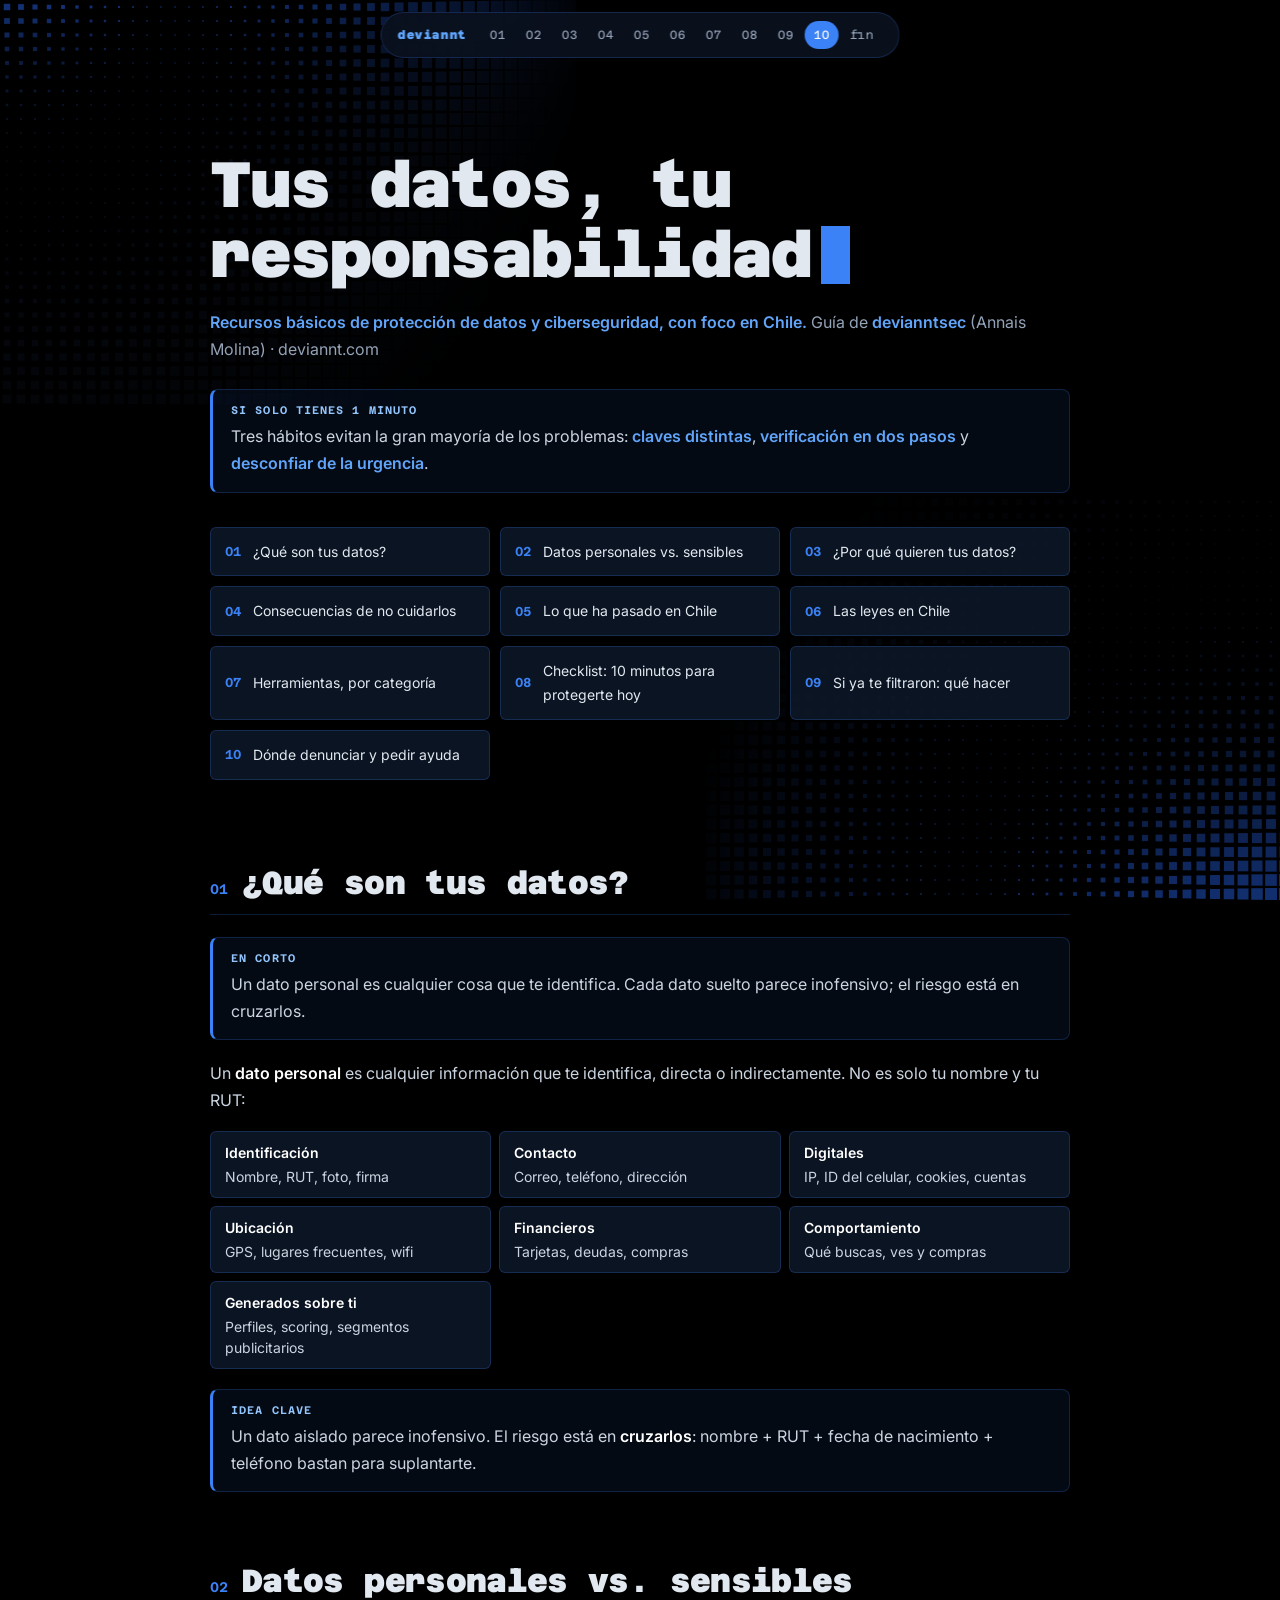
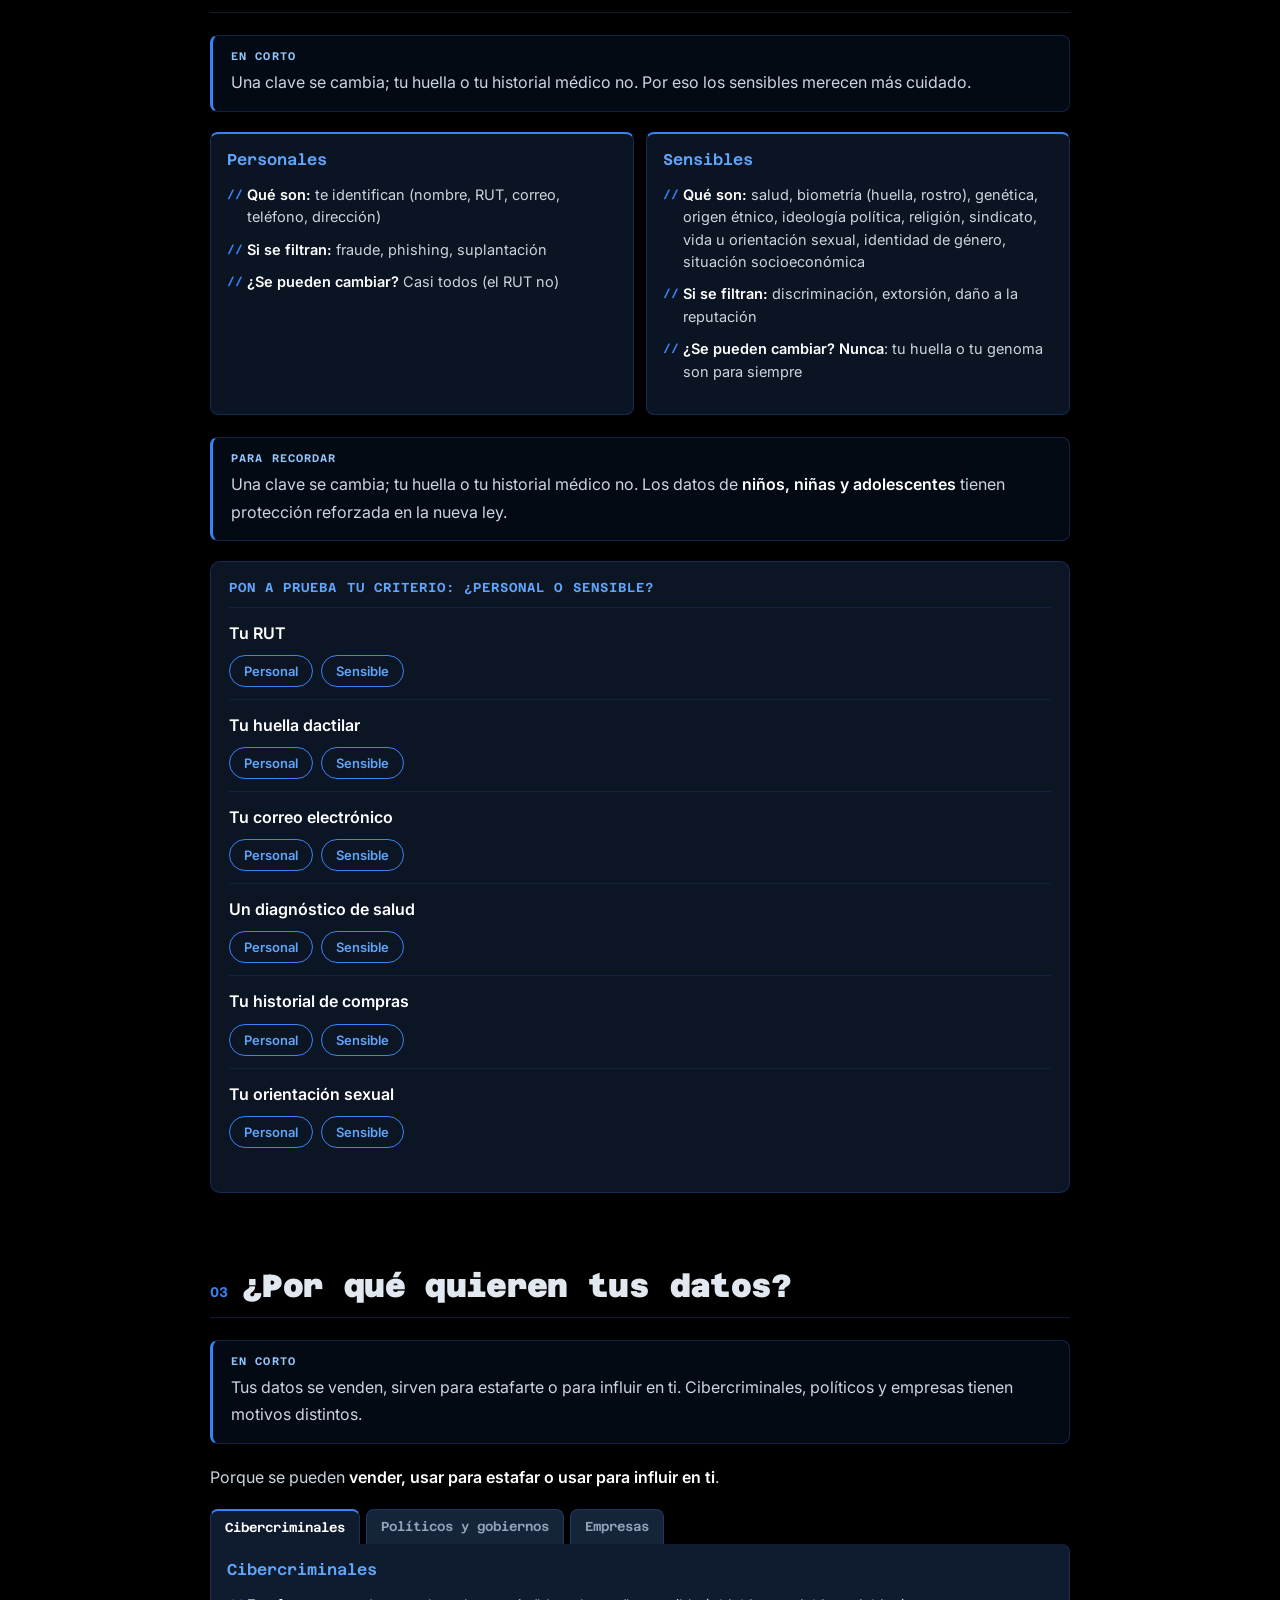
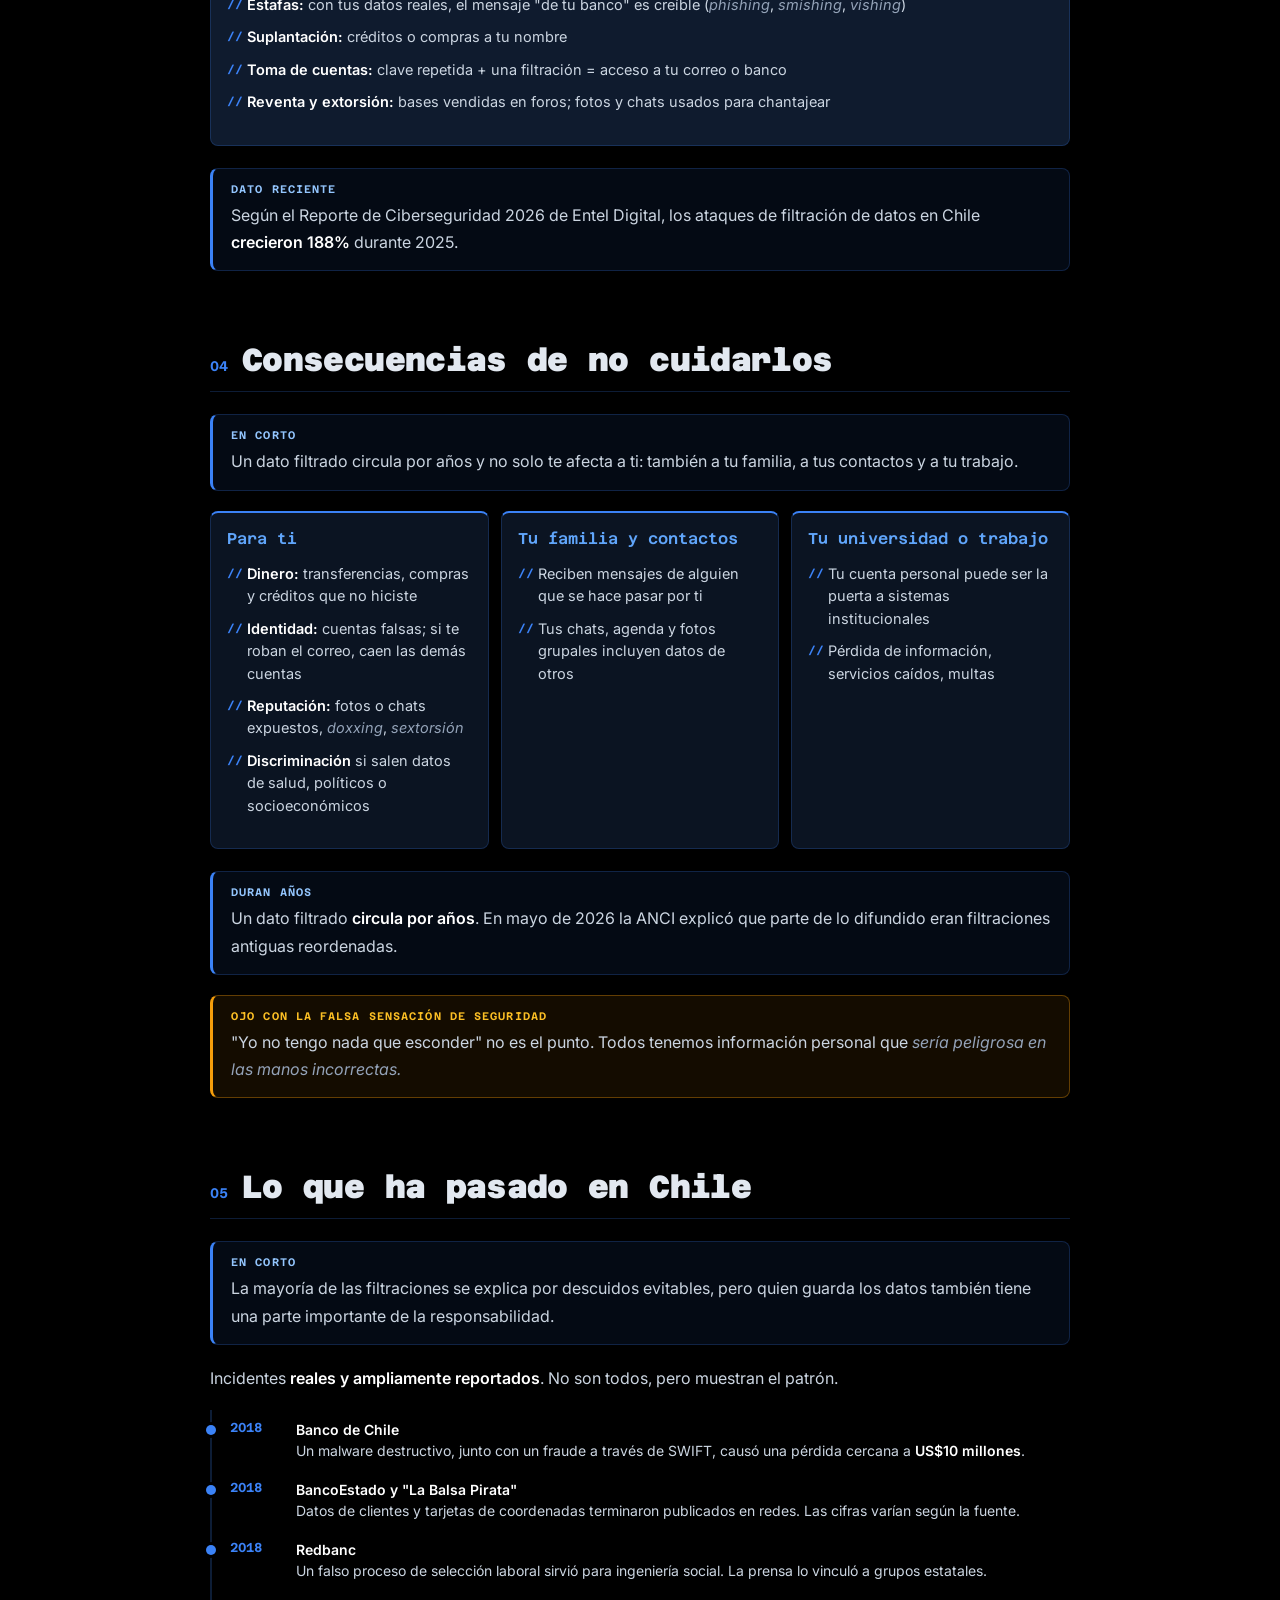
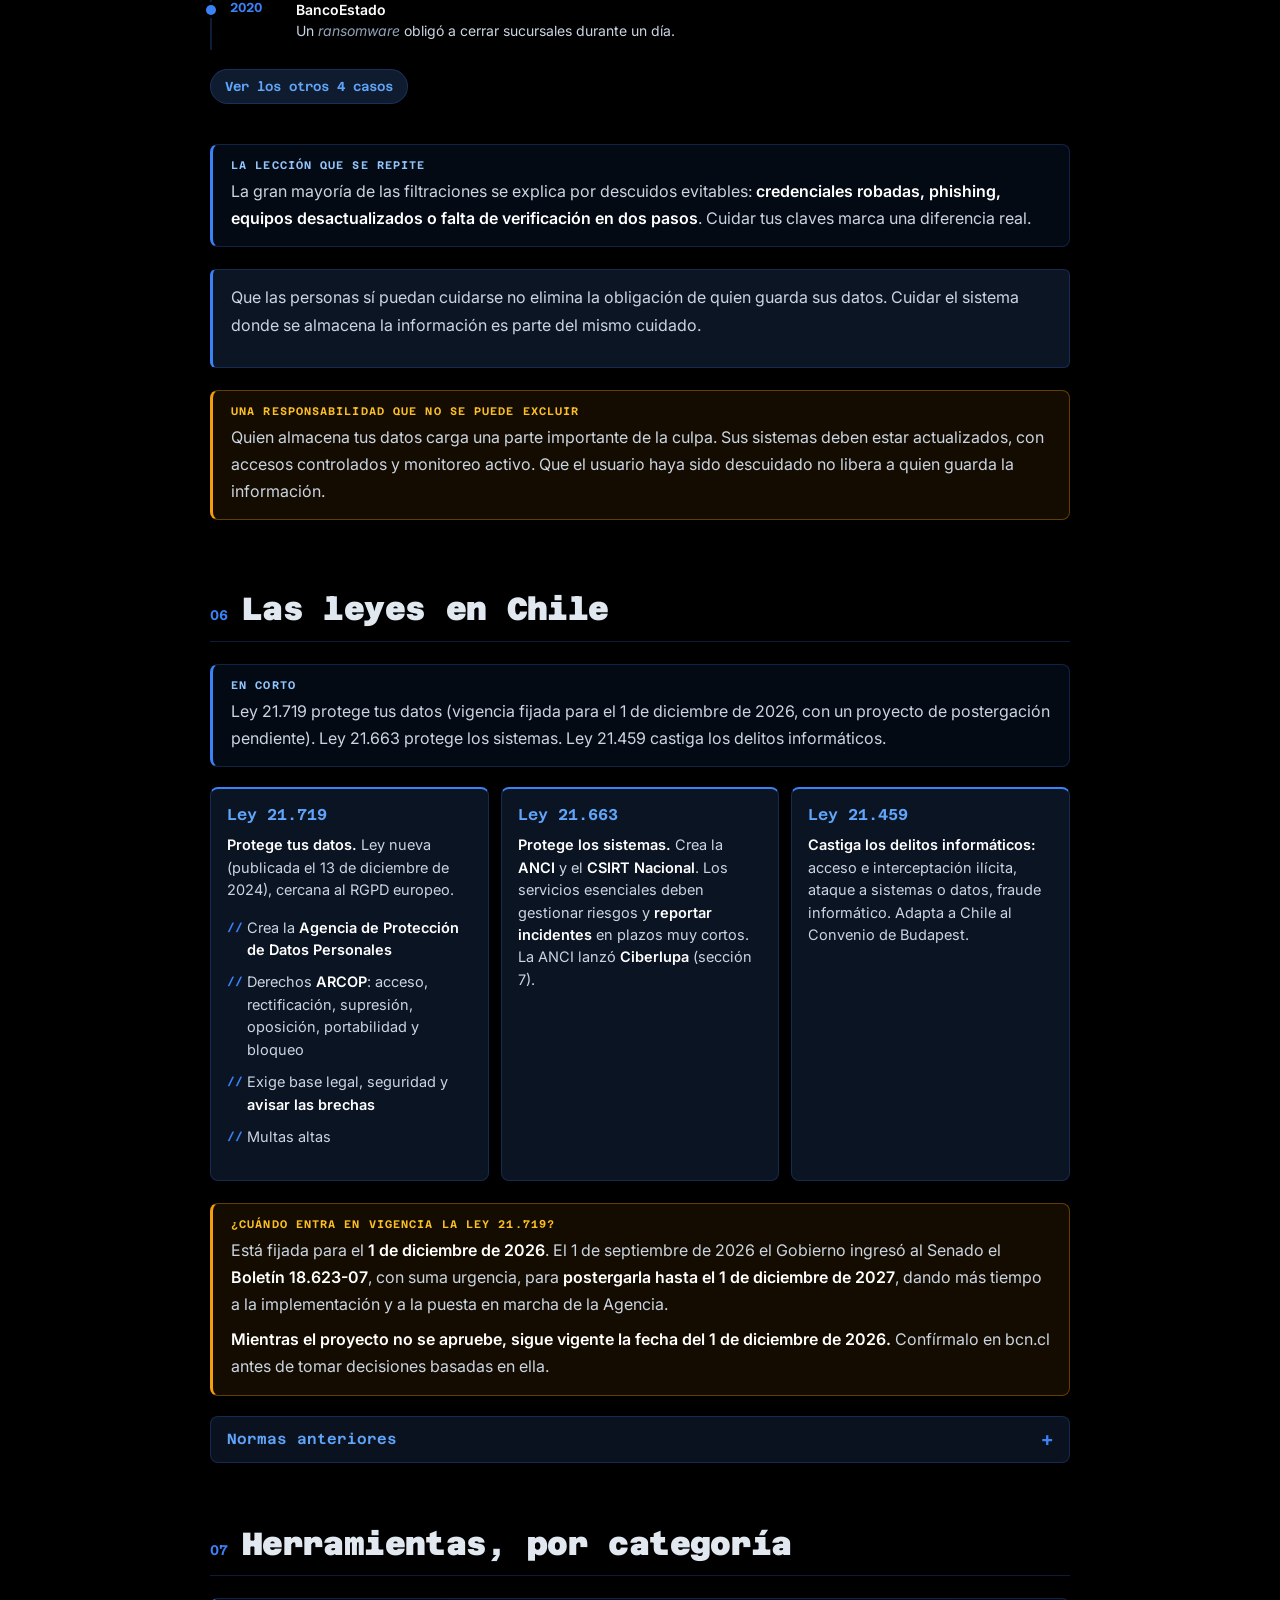
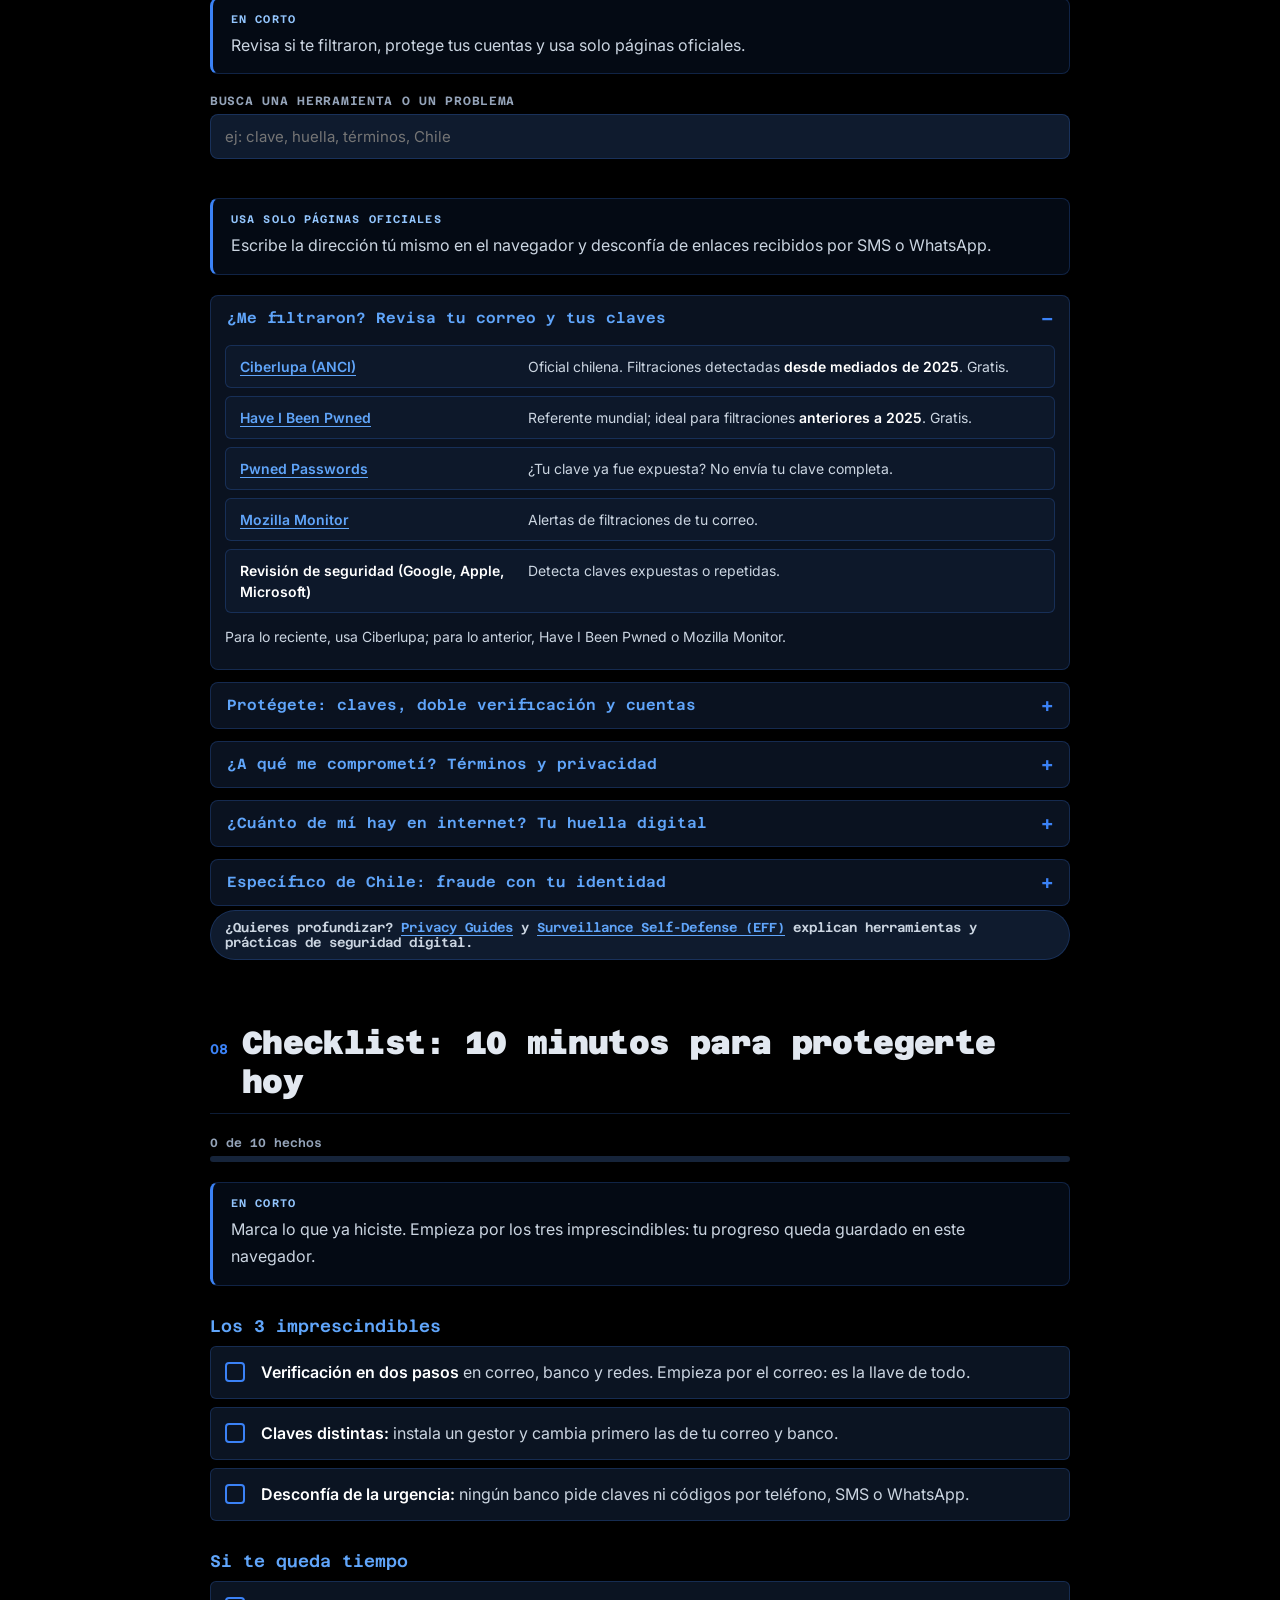
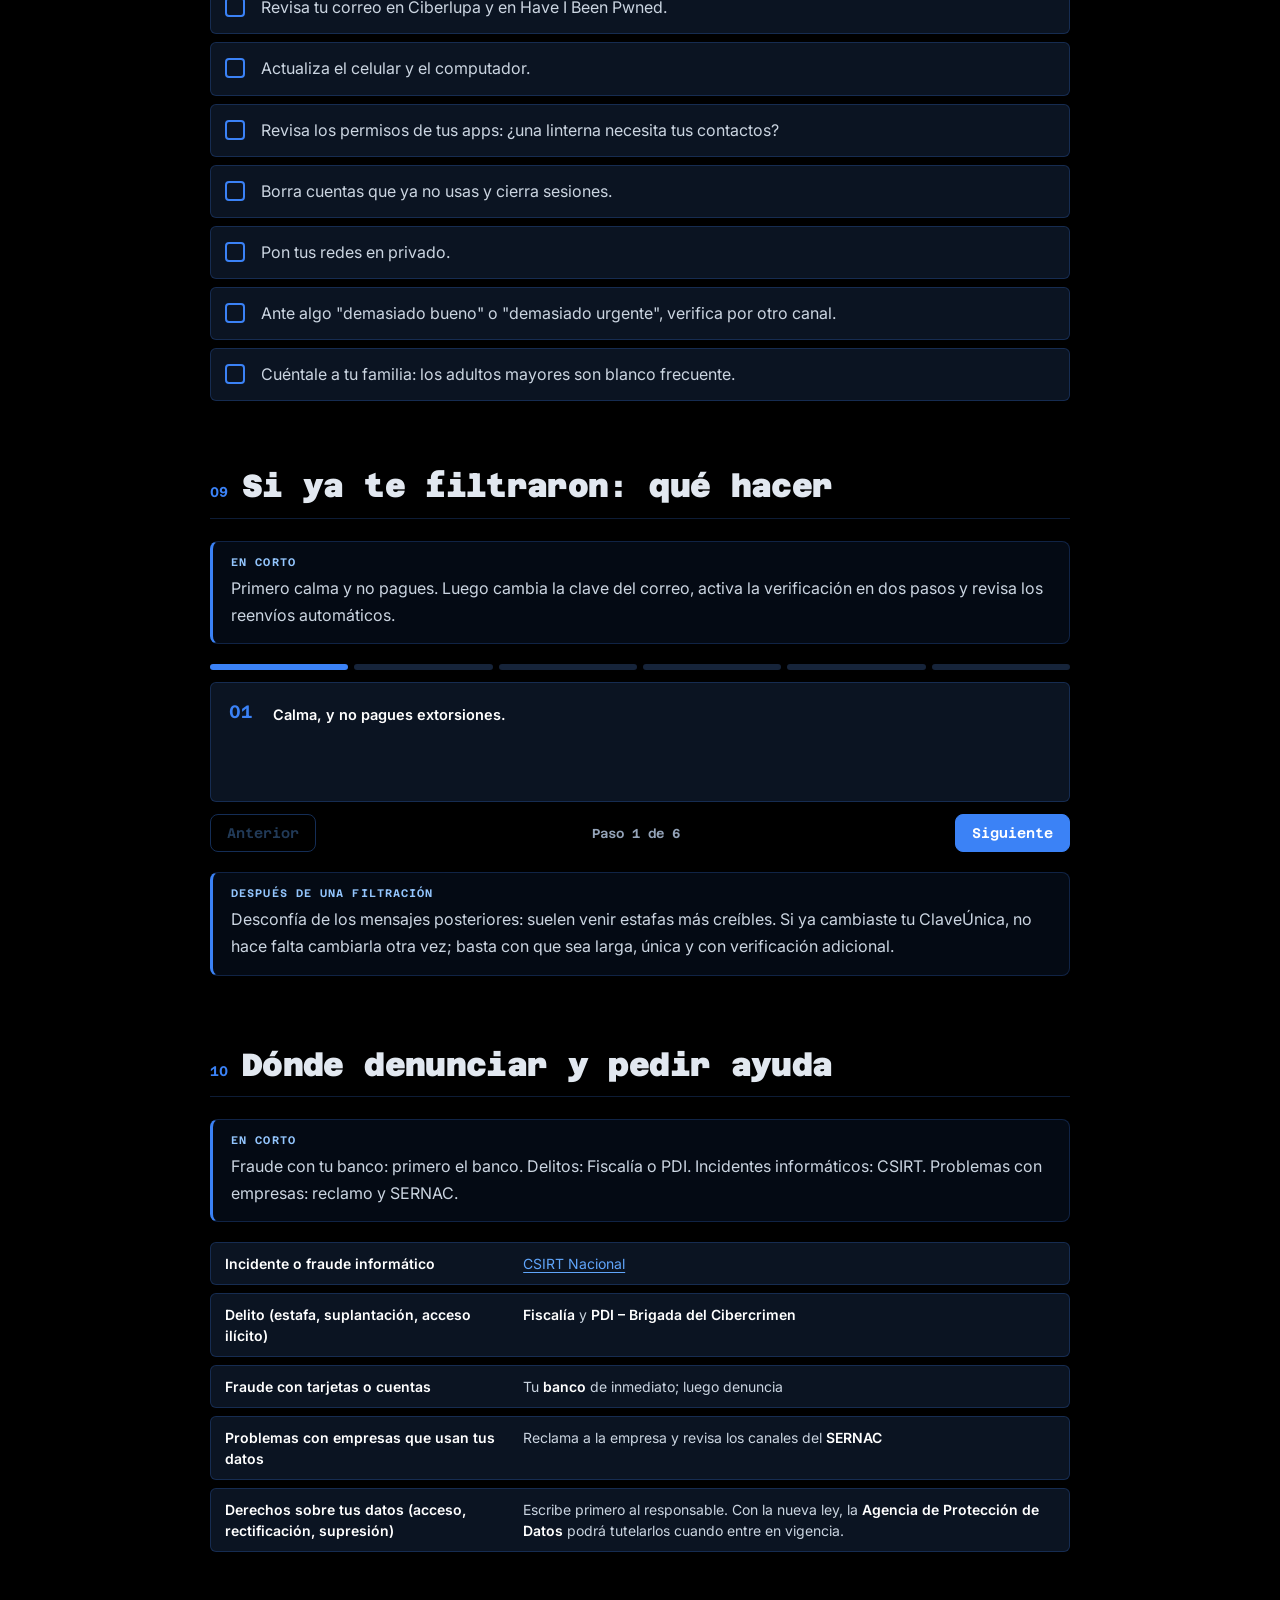
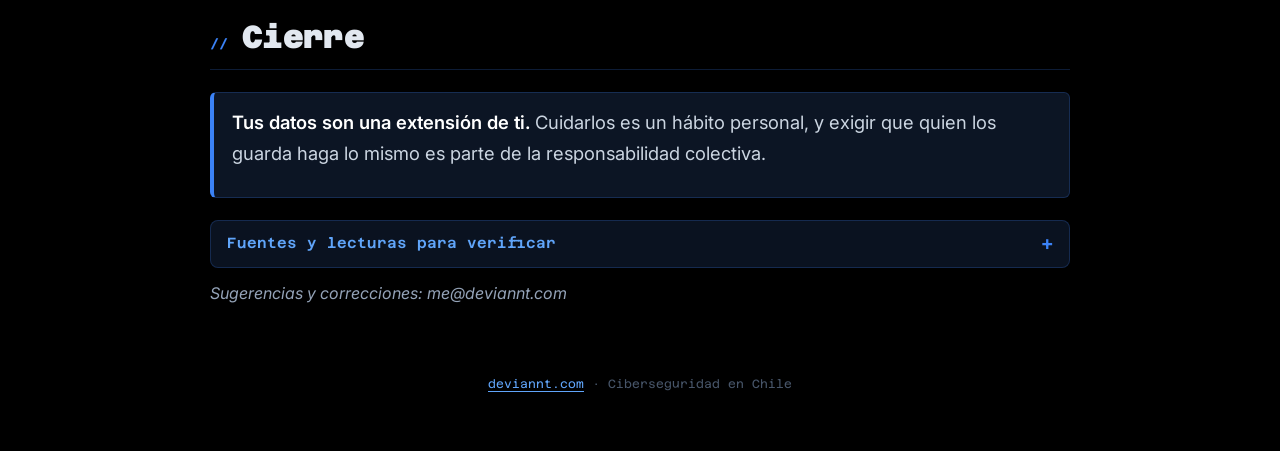
==== index.html @ 419e3049 "initial commit" ====
<!DOCTYPE html>
<html lang="es"><head><meta charset="UTF-8"><meta name="viewport" content="width=device-width, initial-scale=1">
<title>Tus datos, tu responsabilidad | Guía de protección de datos</title>
<meta name="description" content="Guía de protección de datos y ciberseguridad en Chile: qué son tus datos, leyes 21.719 y 21.663, herramientas gratuitas y un checklist de 10 minutos.">
<meta name="author" content="Annais Molina Fuentes (devianntsec)">
<meta name="theme-color" content="#000000">
<link rel="canonical" href="https://cuidate.deviannt.com/">
<link rel="alternate" hreflang="es" href="https://cuidate.deviannt.com/">
<link rel="alternate" hreflang="x-default" href="https://cuidate.deviannt.com/">
<meta property="og:type" content="website">
<meta property="og:url" content="https://cuidate.deviannt.com/">
<meta property="og:title" content="Tus datos, tu responsabilidad | Guía de protección de datos">
<meta property="og:description" content="Guía de protección de datos y ciberseguridad en Chile: qué son tus datos, leyes 21.719 y 21.663, herramientas gratuitas y un checklist de 10 minutos.">
<meta property="og:image" content="https://deviannt.com/assets/images/og-image.png">
<meta property="og:image:width" content="1200">
<meta property="og:image:height" content="630">
<meta property="og:image:alt" content="Tus datos, tu responsabilidad: recursos de protección de datos en Chile">
<meta property="og:locale" content="es_CL">
<meta property="og:site_name" content="deviannt · Guía de protección de datos">
<meta name="twitter:card" content="summary_large_image">
<meta name="twitter:site" content="@devianntsec">
<meta name="twitter:creator" content="@devianntsec">
<meta name="twitter:title" content="Tus datos, tu responsabilidad | Guía de protección de datos">
<meta name="twitter:description" content="Guía de protección de datos y ciberseguridad en Chile: qué son tus datos, leyes 21.719 y 21.663, herramientas gratuitas y un checklist de 10 minutos.">
<meta name="twitter:image" content="https://deviannt.com/assets/images/og-image.png">
<script type="application/ld+json">{"@context":"https://schema.org","@type":"WebPage","name":"Tus datos, tu responsabilidad | Guía de protección de datos","description":"Guía de protección de datos y ciberseguridad en Chile: qué son tus datos, leyes 21.719 y 21.663, herramientas gratuitas y un checklist de 10 minutos.","url":"https://cuidate.deviannt.com/","inLanguage":"es-CL","isPartOf":{"@type":"WebSite","name":"deviannt","url":"https://deviannt.com/"},"author":{"@type":"Person","name":"Annais Molina Fuentes","alternateName":"devianntsec","url":"https://deviannt.com/"}}</script>
<link rel="icon" type="image/svg+xml" href="favicon.svg">
<link rel="preconnect" href="https://fonts.googleapis.com"><link rel="preconnect" href="https://fonts.gstatic.com" crossorigin>
<link rel="stylesheet" href="https://fonts.googleapis.com/css2?family=Azeret+Mono:wght@400;600;900&family=Inter:wght@400;500;600&family=JetBrains+Mono:wght@400;500&display=swap">
<link rel="stylesheet" href="css/style.css"></head><body>
<canvas id="bg-wave" aria-hidden="true"></canvas><canvas id="bg-wave-tl" aria-hidden="true"></canvas>
<nav class="navbar" id="navbar" aria-label="Secciones"><span class="brand">deviannt</span><div class="links"><a href="#s1" title="¿Qué son tus datos?">01</a><a href="#s2" title="Datos personales vs. sensibles">02</a><a href="#s3" title="¿Por qué quieren tus datos?">03</a><a href="#s4" title="Consecuencias de no cuidarlos">04</a><a href="#s5" title="Lo que ha pasado en Chile">05</a><a href="#s6" title="Las leyes en Chile">06</a><a href="#s7" title="Herramientas, por categoría">07</a><a href="#s8" title="Checklist: 10 minutos para protegerte hoy">08</a><a href="#s9" title="Si ya te filtraron: qué hacer">09</a><a href="#s10" title="Dónde denunciar y pedir ayuda">10</a><a href="#s11" title="Cierre">fin</a></div></nav>
<header class="hero"><div class="wrap"><h1 class="title">Tus datos, tu responsabilidad</h1>
<p><strong>Recursos básicos de protección de datos y ciberseguridad, con foco en Chile.</strong>
Guía de <strong>devianntsec</strong> (Annais Molina) · deviannt.com</p>
<aside class="key"><b class="tag">Si solo tienes 1 minuto</b><p>Tres hábitos evitan la gran mayoría de los problemas: <strong>claves distintas</strong>, <strong>verificación en dos pasos</strong> y <strong>desconfiar de la urgencia</strong>.</p></aside><div class="index" id="indice"><a href="#s1"><b>01</b><span>¿Qué son tus datos?</span></a><a href="#s2"><b>02</b><span>Datos personales vs. sensibles</span></a><a href="#s3"><b>03</b><span>¿Por qué quieren tus datos?</span></a><a href="#s4"><b>04</b><span>Consecuencias de no cuidarlos</span></a><a href="#s5"><b>05</b><span>Lo que ha pasado en Chile</span></a><a href="#s6"><b>06</b><span>Las leyes en Chile</span></a><a href="#s7"><b>07</b><span>Herramientas, por categoría</span></a><a href="#s8"><b>08</b><span>Checklist: 10 minutos para protegerte hoy</span></a><a href="#s9"><b>09</b><span>Si ya te filtraron: qué hacer</span></a><a href="#s10"><b>10</b><span>Dónde denunciar y pedir ayuda</span></a></div></div></header>
<main class="wrap"><section id="s1" class="sec"><div class="sec-head"><span class="sec-n">01</span><h2>¿Qué son tus datos?</h2></div><aside class="key"><b class="tag">En corto</b><p>Un dato personal es cualquier cosa que te identifica. Cada dato suelto parece inofensivo; el riesgo está en cruzarlos.</p></aside><p>Un <strong>dato personal</strong> es cualquier información que te identifica, directa o indirectamente. No es solo tu nombre y tu RUT:</p><div class="pairs grid"><div class="pair"><b><strong>Identificación</strong></b><span>Nombre, RUT, foto, firma</span></div><div class="pair"><b><strong>Contacto</strong></b><span>Correo, teléfono, dirección</span></div><div class="pair"><b><strong>Digitales</strong></b><span>IP, ID del celular, cookies, cuentas</span></div><div class="pair"><b><strong>Ubicación</strong></b><span>GPS, lugares frecuentes, wifi</span></div><div class="pair"><b><strong>Financieros</strong></b><span>Tarjetas, deudas, compras</span></div><div class="pair"><b><strong>Comportamiento</strong></b><span>Qué buscas, ves y compras</span></div><div class="pair"><b><strong>Generados sobre ti</strong></b><span>Perfiles, scoring, segmentos publicitarios</span></div></div><aside class="key"><b class="tag">Idea clave</b><p>Un dato aislado parece inofensivo. El riesgo está en <strong>cruzarlos</strong>: nombre + RUT + fecha de nacimiento + teléfono bastan para suplantarte.</p></aside></section><section id="s2" class="sec"><div class="sec-head"><span class="sec-n">02</span><h2>Datos personales vs. sensibles</h2></div><aside class="key"><b class="tag">En corto</b><p>Una clave se cambia; tu huella o tu historial médico no. Por eso los sensibles merecen más cuidado.</p></aside><div class="cards c2"><div class="card"><h3>Personales</h3><ul>
<li><strong>Qué son:</strong> te identifican (nombre, RUT, correo, teléfono, dirección)</li>
<li><strong>Si se filtran:</strong> fraude, phishing, suplantación</li>
<li><strong>¿Se pueden cambiar?</strong> Casi todos (el RUT no)</li>
</ul></div><div class="card"><h3>Sensibles</h3><ul>
<li><strong>Qué son:</strong> salud, biometría (huella, rostro), genética, origen étnico, ideología política, religión, sindicato, vida u orientación sexual, identidad de género, situación socioeconómica</li>
<li><strong>Si se filtran:</strong> discriminación, extorsión, daño a la reputación</li>
<li><strong>¿Se pueden cambiar?</strong> <strong>Nunca</strong>: tu huella o tu genoma son para siempre</li>
</ul></div></div><aside class="key"><b class="tag">Para recordar</b><p>Una clave se cambia; tu huella o tu historial médico no. Los datos de <strong>niños, niñas y adolescentes</strong> tienen protección reforzada en la nueva ley.</p></aside><div class="quiz" data-quiz><div class="quiz-title">Pon a prueba tu criterio: ¿personal o sensible?</div><div class="qi" data-ans="personal"><div class="qt">Tu RUT</div><div class="qb"><button type="button" data-v="personal">Personal</button><button type="button" data-v="sensible">Sensible</button></div><p class="qw" hidden>Identifica, pero no es sensible. No se puede cambiar, así que cuídalo.</p></div><div class="qi" data-ans="sensible"><div class="qt">Tu huella dactilar</div><div class="qb"><button type="button" data-v="personal">Personal</button><button type="button" data-v="sensible">Sensible</button></div><p class="qw" hidden>Biometría: si se filtra, no puedes cambiarla por otra.</p></div><div class="qi" data-ans="personal"><div class="qt">Tu correo electrónico</div><div class="qb"><button type="button" data-v="personal">Personal</button><button type="button" data-v="sensible">Sensible</button></div><p class="qw" hidden>Identifica, y además es la llave de tus demás cuentas.</p></div><div class="qi" data-ans="sensible"><div class="qt">Un diagnóstico de salud</div><div class="qb"><button type="button" data-v="personal">Personal</button><button type="button" data-v="sensible">Sensible</button></div><p class="qw" hidden>Dato de salud: puede llevar a discriminación.</p></div><div class="qi" data-ans="personal"><div class="qt">Tu historial de compras</div><div class="qb"><button type="button" data-v="personal">Personal</button><button type="button" data-v="sensible">Sensible</button></div><p class="qw" hidden>Es personal y muy útil para perfilarte.</p></div><div class="qi" data-ans="sensible"><div class="qt">Tu orientación sexual</div><div class="qb"><button type="button" data-v="personal">Personal</button><button type="button" data-v="sensible">Sensible</button></div><p class="qw" hidden>Dato sensible con protección reforzada.</p></div><p class="quiz-score" aria-live="polite"></p></div></section><section id="s3" class="sec"><div class="sec-head"><span class="sec-n">03</span><h2>¿Por qué quieren tus datos?</h2></div><aside class="key"><b class="tag">En corto</b><p>Tus datos se venden, sirven para estafarte o para influir en ti. Cibercriminales, políticos y empresas tienen motivos distintos.</p></aside><p>Porque se pueden <strong>vender, usar para estafar o usar para influir en ti</strong>.</p><div class="cards c3 tabs-src"><div class="card"><h3>Cibercriminales</h3><ul>
<li><strong>Estafas:</strong> con tus datos reales, el mensaje "de tu banco" es creíble (<em>phishing</em>, <em>smishing</em>, <em>vishing</em>)</li>
<li><strong>Suplantación:</strong> créditos o compras a tu nombre</li>
<li><strong>Toma de cuentas:</strong> clave repetida + una filtración = acceso a tu correo o banco</li>
<li><strong>Reventa y extorsión:</strong> bases vendidas en foros; fotos y chats usados para chantajear</li>
</ul></div><div class="card"><h3>Políticos y gobiernos</h3><ul>
<li><strong>Microtargeting:</strong> mensajes distintos según tu perfil (Cambridge Analytica, 2018)</li>
<li><strong>Vigilancia</strong> de opositores, activistas y periodistas (Guacamaya, 2022)</li>
<li><strong>"Público" no es inofensivo:</strong> el padrón electoral incluye nombre, RUT y domicilio</li>
</ul></div><div class="card"><h3>Empresas</h3><ul>
<li>Redes, apps y retail recolectan datos para <strong>publicidad y perfilamiento</strong></li>
<li>No siempre es ilegal: muchas veces "aceptaste" unos términos que nadie lee (ver sección 7)</li>
</ul></div></div><aside class="key"><b class="tag">Dato reciente</b><p>Según el Reporte de Ciberseguridad 2026 de Entel Digital, los ataques de filtración de datos en Chile <strong>crecieron 188%</strong> durante 2025.</p></aside></section><section id="s4" class="sec"><div class="sec-head"><span class="sec-n">04</span><h2>Consecuencias de no cuidarlos</h2></div><aside class="key"><b class="tag">En corto</b><p>Un dato filtrado circula por años y no solo te afecta a ti: también a tu familia, a tus contactos y a tu trabajo.</p></aside><div class="cards c3"><div class="card"><h3>Para ti</h3><ul>
<li><strong>Dinero:</strong> transferencias, compras y créditos que no hiciste</li>
<li><strong>Identidad:</strong> cuentas falsas; si te roban el correo, caen las demás cuentas</li>
<li><strong>Reputación:</strong> fotos o chats expuestos, <em>doxxing</em>, <em>sextorsión</em></li>
<li><strong>Discriminación</strong> si salen datos de salud, políticos o socioeconómicos</li>
</ul></div><div class="card"><h3>Tu familia y contactos</h3><ul>
<li>Reciben mensajes de alguien que se hace pasar por ti</li>
<li>Tus chats, agenda y fotos grupales incluyen datos de otros</li>
</ul></div><div class="card"><h3>Tu universidad o trabajo</h3><ul>
<li>Tu cuenta personal puede ser la puerta a sistemas institucionales</li>
<li>Pérdida de información, servicios caídos, multas</li>
</ul></div></div><aside class="key"><b class="tag">Duran años</b><p>Un dato filtrado <strong>circula por años</strong>. En mayo de 2026 la ANCI explicó que parte de lo difundido eran filtraciones antiguas reordenadas.</p></aside><aside class="warn"><b class="tag">Ojo con la falsa sensación de seguridad</b><p>"Yo no tengo nada que esconder" no es el punto. Todos tenemos información personal que <em>sería peligrosa en las manos incorrectas.</em></p></aside></section><section id="s5" class="sec"><div class="sec-head"><span class="sec-n">05</span><h2>Lo que ha pasado en Chile</h2></div><aside class="key"><b class="tag">En corto</b><p>La mayoría de las filtraciones se explica por descuidos evitables, pero quien guarda los datos también tiene una parte importante de la responsabilidad.</p></aside><p>Incidentes <strong>reales y ampliamente reportados</strong>. No son todos, pero muestran el patrón.</p><div class="timeline"><div class="tl"><span class="yr">2018</span><div><b><strong>Banco de Chile</strong></b><span>Un malware destructivo, junto con un fraude a través de SWIFT, causó una pérdida cercana a <strong>US$10 millones</strong>.</span></div></div><div class="tl"><span class="yr">2018</span><div><b><strong>BancoEstado y "La Balsa Pirata"</strong></b><span>Datos de clientes y tarjetas de coordenadas terminaron publicados en redes. Las cifras varían según la fuente.</span></div></div><div class="tl"><span class="yr">2018</span><div><b><strong>Redbanc</strong></b><span>Un falso proceso de selección laboral sirvió para ingeniería social. La prensa lo vinculó a grupos estatales.</span></div></div><div class="tl"><span class="yr">2020</span><div><b><strong>BancoEstado</strong></b><span>Un <em>ransomware</em> obligó a cerrar sucursales durante un día.</span></div></div><div class="tl"><span class="yr">2020</span><div><b><strong>Datos COVID</strong></b><span>Se expuso información de personas contagiadas, incluidos <strong>datos de salud</strong>.</span></div></div><div class="tl"><span class="yr">2022</span><div><b><strong>Guacamaya / Estado Mayor Conjunto</strong></b><span>Cientos de miles de correos quedaron publicados, y el jefe del organismo terminó renunciando.</span></div></div><div class="tl"><span class="yr">2022</span><div><b><strong>SERNAC y Poder Judicial</strong></b><span>Sufrieron ataques de <em>ransomware</em>, uno en agosto y otro en septiembre.</span></div></div><div class="tl"><span class="yr">2026</span><div><b><strong>Presuntas filtraciones en organismos públicos</strong></b><span>En mayo, la empresa Vecert Analyzer alertó sobre supuestas filtraciones que involucraban a la TGR, el Registro Civil, Fonasa y datos del Servel. Las instituciones negaron haber sido hackeadas. Aun así, según Vecert Analyzer, existía un sitio que, al ingresar un <strong>nombre o un RUT</strong>, entregaba datos como <strong>historial médico</strong>. La ANCI habló de <strong>datos antiguos reordenados</strong> y confirmó solo una plataforma con una filtración activa reciente, aunque aclaró que no fue un hackeo. Lo que informó fue acotado y no dio cuenta de todo lo que circulaba. Hay algo incómodo en hablar de datos <strong>"antiguos"</strong> cuando se trata de información que una persona <strong>no puede cambiar</strong>: su RUT, su historial médico o su huella. Una clave se reemplaza; estos datos no.</span></div></div></div><aside class="key"><b class="tag">La lección que se repite</b><p>La gran mayoría de las filtraciones se explica por descuidos evitables: <strong>credenciales robadas, phishing, equipos desactualizados o falta de verificación en dos pasos</strong>. Cuidar tus claves marca una diferencia real.</p></aside><blockquote><p>Que las personas sí puedan cuidarse no elimina la obligación de quien guarda sus datos. Cuidar el sistema donde se almacena la información es parte del mismo cuidado.</p></blockquote><aside class="warn"><b class="tag">Una responsabilidad que no se puede excluir</b><p>Quien almacena tus datos carga una parte importante de la culpa. Sus sistemas deben estar actualizados, con accesos controlados y monitoreo activo. Que el usuario haya sido descuidado no libera a quien guarda la información.</p></aside></section><section id="s6" class="sec"><div class="sec-head"><span class="sec-n">06</span><h2>Las leyes en Chile</h2></div><aside class="key"><b class="tag">En corto</b><p>Ley 21.719 protege tus datos (vigencia fijada para el 1 de diciembre de 2026, con un proyecto de postergación pendiente). Ley 21.663 protege los sistemas. Ley 21.459 castiga los delitos informáticos.</p></aside><div class="cards c3"><div class="card"><h3>Ley 21.719</h3><p><strong>Protege tus datos.</strong> Ley nueva (publicada el 13 de diciembre de 2024), cercana al RGPD europeo.</p>
<ul>
<li>Crea la <strong>Agencia de Protección de Datos Personales</strong></li>
<li>Derechos <strong>ARCOP</strong>: acceso, rectificación, supresión, oposición, portabilidad y bloqueo</li>
<li>Exige base legal, seguridad y <strong>avisar las brechas</strong></li>
<li>Multas altas</li>
</ul></div><div class="card"><h3>Ley 21.663</h3><p><strong>Protege los sistemas.</strong> Crea la <strong>ANCI</strong> y el <strong>CSIRT Nacional</strong>. Los servicios esenciales deben gestionar riesgos y <strong>reportar incidentes</strong> en plazos muy cortos. La ANCI lanzó <strong>Ciberlupa</strong> (sección 7).</p></div><div class="card"><h3>Ley 21.459</h3><p><strong>Castiga los delitos informáticos:</strong> acceso e interceptación ilícita, ataque a sistemas o datos, fraude informático. Adapta a Chile al Convenio de Budapest.</p></div></div><aside class="warn"><b class="tag">¿Cuándo entra en vigencia la Ley 21.719?</b><p>Está fijada para el <strong>1 de diciembre de 2026</strong>. El 1 de septiembre de 2026 el Gobierno ingresó al Senado el <strong>Boletín 18.623-07</strong>, con suma urgencia, para <strong>postergarla hasta el 1 de diciembre de 2027</strong>, dando más tiempo a la implementación y a la puesta en marcha de la Agencia.</p>
<p><strong>Mientras el proyecto no se apruebe, sigue vigente la fecha del 1 de diciembre de 2026.</strong> Confírmalo en bcn.cl antes de tomar decisiones basadas en ella.</p></aside><details class="fold"><summary>Normas anteriores</summary><div class="fold-body"><ul>
<li><strong>Constitución, Art. 19 N°4</strong> (Ley 21.096, 2018): la protección de datos personales es un derecho constitucional.</li>
<li><strong>Ley 19.628 (1999):</strong> la ley antigua, aún vigente. Nunca tuvo organismo fiscalizador ni sanciones disuasivas.</li>
</ul></div></details></section><section id="s7" class="sec"><div class="sec-head"><span class="sec-n">07</span><h2>Herramientas, por categoría</h2></div><aside class="key"><b class="tag">En corto</b><p>Revisa si te filtraron, protege tus cuentas y usa solo páginas oficiales.</p></aside><aside class="key"><b class="tag">Usa solo páginas oficiales</b><p>Escribe la dirección tú mismo en el navegador y desconfía de enlaces recibidos por SMS o WhatsApp.</p></aside><details class="fold" open><summary>¿Me filtraron? Revisa tu correo y tus claves</summary><div class="fold-body"><div class="pairs"><div class="pair"><b><strong><a href="https://ciberlupa.anci.gob.cl/verificar" target="_blank" rel="noopener noreferrer">Ciberlupa (ANCI)</a></strong></b><span>Oficial chilena. Filtraciones detectadas <strong>desde mediados de 2025</strong>. Gratis.</span></div><div class="pair"><b><strong><a href="https://haveibeenpwned.com" target="_blank" rel="noopener noreferrer">Have I Been Pwned</a></strong></b><span>Referente mundial; ideal para filtraciones <strong>anteriores a 2025</strong>. Gratis.</span></div><div class="pair"><b><strong><a href="https://haveibeenpwned.com/Passwords" target="_blank" rel="noopener noreferrer">Pwned Passwords</a></strong></b><span>¿Tu clave ya fue expuesta? No envía tu clave completa.</span></div><div class="pair"><b><strong><a href="https://monitor.mozilla.org" target="_blank" rel="noopener noreferrer">Mozilla Monitor</a></strong></b><span>Alertas de filtraciones de tu correo.</span></div><div class="pair"><b><strong>Revisión de seguridad</strong> (Google, Apple, Microsoft)</b><span>Detecta claves expuestas o repetidas.</span></div></div><p>Para lo reciente, usa Ciberlupa; para lo anterior, Have I Been Pwned o Mozilla Monitor.</p></div></details><details class="fold"><summary>Protégete: claves, doble verificación y cuentas</summary><div class="fold-body"><div class="pairs"><div class="pair"><b><strong>Gestor de contraseñas</strong> (<a href="https://bitwarden.com" target="_blank" rel="noopener noreferrer">Bitwarden</a>, 1Password, el de tu navegador)</b><span>Una clave <strong>larga y distinta</strong> por cuenta, sin memorizarlas.</span></div><div class="pair"><b><strong>Verificación en dos pasos</strong></b><span>App autenticadora o llave de seguridad antes que SMS. Directorio: <a href="https://2fa.directory" target="_blank" rel="noopener noreferrer">2fa.directory</a></span></div><div class="pair"><b><strong>Passkeys</strong></b><span>Reemplazan la contraseña; resisten el phishing. Directorio: <a href="https://passkeys.directory" target="_blank" rel="noopener noreferrer">passkeys.directory</a></span></div><div class="pair"><b><strong>Actualizaciones automáticas</strong></b><span>Sistema, navegador y apps al día.</span></div></div></div></details><details class="fold"><summary>¿A qué me comprometí? Términos y privacidad</summary><div class="fold-body"><div class="pairs"><div class="pair"><b><strong><a href="https://tosdr.org" target="_blank" rel="noopener noreferrer">ToS;DR</a></strong></b><span>Resume y califica términos y privacidad de servicios populares.</span></div><div class="pair"><b><strong><a href="https://exodus-privacy.eu.org" target="_blank" rel="noopener noreferrer">Exodus Privacy</a></strong></b><span>Muestra los rastreadores y permisos de una app de Android.</span></div></div></div></details><details class="fold"><summary>¿Cuánto de mí hay en internet? Tu huella digital</summary><div class="fold-body"><div class="pairs"><div class="pair"><b><strong>Buscarte a ti mismo</strong></b><span>Tu nombre, correo y teléfono entre comillas (<code>"Tu Nombre"</code>), también en imágenes.</span></div><div class="pair"><b><strong>Google: "Resultados sobre ti"</strong></b><span>Pide quitar resultados con tu teléfono, dirección o correo.</span></div><div class="pair"><b><strong>Mi actividad / Descarga tus datos</strong></b><span>Ve y borra lo que Google guarda. Casi toda plataforma tiene "Descargar mi información".</span></div><div class="pair"><b><strong><a href="https://justdeleteme.xyz" target="_blank" rel="noopener noreferrer">JustDeleteMe</a></strong></b><span>Cómo borrar tu cuenta en cientos de servicios.</span></div><div class="pair"><b><strong>Privacidad de tus redes</strong></b><span>Revisa quién ve tu perfil, ubicación y fotos.</span></div></div></div></details><details class="fold"><summary>Específico de Chile: fraude con tu identidad</summary><div class="fold-body"><div class="pairs"><div class="pair"><b><strong>Informe de deudas de la CMF</strong></b><span>¿Hay créditos a tu nombre que no reconoces?</span></div><div class="pair"><b><strong>Alertas de tu banco</strong></b><span>Activa avisos por cada transferencia o compra.</span></div><div class="pair"><b><strong>Accesos a ClaveÚnica</strong></b><span>Si sospechas, cambia la clave y revisa tus correos de recuperación.</span></div></div></div></details><p class="more">¿Quieres profundizar? <a href="https://www.privacyguides.org" target="_blank" rel="noopener noreferrer">Privacy Guides</a> y <a href="https://ssd.eff.org" target="_blank" rel="noopener noreferrer">Surveillance Self-Defense (EFF)</a> explican herramientas y prácticas de seguridad digital.</p></section><section id="s8" class="sec"><div class="sec-head"><span class="sec-n">08</span><h2>Checklist: 10 minutos para protegerte hoy</h2></div><aside class="key"><b class="tag">En corto</b><p>Marca lo que ya hiciste. Empieza por los tres imprescindibles: tu progreso queda guardado en este navegador.</p></aside><h3>Los 3 imprescindibles</h3>
<ul>
<li class="chk"><span class="box" role="checkbox" aria-checked="false" tabindex="0"></span><strong>Verificación en dos pasos</strong> en correo, banco y redes. Empieza por el correo: es la llave de todo.</li>
<li class="chk"><span class="box" role="checkbox" aria-checked="false" tabindex="0"></span><strong>Claves distintas:</strong> instala un gestor y cambia primero las de tu correo y banco.</li>
<li class="chk"><span class="box" role="checkbox" aria-checked="false" tabindex="0"></span><strong>Desconfía de la urgencia:</strong> ningún banco pide claves ni códigos por teléfono, SMS o WhatsApp.</li>
</ul>
<h3>Si te queda tiempo</h3>
<ul>
<li class="chk"><span class="box" role="checkbox" aria-checked="false" tabindex="0"></span>Revisa tu correo en Ciberlupa y en Have I Been Pwned.</li>
<li class="chk"><span class="box" role="checkbox" aria-checked="false" tabindex="0"></span>Actualiza el celular y el computador.</li>
<li class="chk"><span class="box" role="checkbox" aria-checked="false" tabindex="0"></span>Revisa los permisos de tus apps: ¿una linterna necesita tus contactos?</li>
<li class="chk"><span class="box" role="checkbox" aria-checked="false" tabindex="0"></span>Borra cuentas que ya no usas y cierra sesiones.</li>
<li class="chk"><span class="box" role="checkbox" aria-checked="false" tabindex="0"></span>Pon tus redes en privado.</li>
<li class="chk"><span class="box" role="checkbox" aria-checked="false" tabindex="0"></span>Ante algo "demasiado bueno" o "demasiado urgente", verifica por otro canal.</li>
<li class="chk"><span class="box" role="checkbox" aria-checked="false" tabindex="0"></span>Cuéntale a tu familia: los adultos mayores son blanco frecuente.</li>
</ul></section><section id="s9" class="sec"><div class="sec-head"><span class="sec-n">09</span><h2>Si ya te filtraron: qué hacer</h2></div><aside class="key"><b class="tag">En corto</b><p>Primero calma y no pagues. Luego cambia la clave del correo, activa la verificación en dos pasos y revisa los reenvíos automáticos.</p></aside><div class="steps"><ol>
<li><strong>Calma, y no pagues extorsiones.</strong></li>
<li><strong>Cambia la clave</strong> de la cuenta afectada y de toda cuenta donde la repetiste. Empieza por el correo.</li>
<li><strong>Activa la verificación en dos pasos</strong> y cierra todas las sesiones abiertas.</li>
<li><strong>Revisa el correo de recuperación y el reenvío automático:</strong> es un truco común para mantener el acceso.</li>
<li><strong>Avisa al banco</strong> si hay datos financieros y bloquea tarjetas si hace falta.</li>
<li><strong>Guarda evidencia</strong> (capturas, correos, fechas), <strong>denuncia</strong> y avisa a tus contactos si te suplantaron.</li>
</ol></div><aside class="key"><b class="tag">Después de una filtración</b><p>Desconfía de los mensajes posteriores: suelen venir estafas más creíbles. Si ya cambiaste tu ClaveÚnica, no hace falta cambiarla otra vez; basta con que sea larga, única y con verificación adicional.</p></aside></section><section id="s10" class="sec"><div class="sec-head"><span class="sec-n">10</span><h2>Dónde denunciar y pedir ayuda</h2></div><aside class="key"><b class="tag">En corto</b><p>Fraude con tu banco: primero el banco. Delitos: Fiscalía o PDI. Incidentes informáticos: CSIRT. Problemas con empresas: reclamo y SERNAC.</p></aside><div class="pairs"><div class="pair"><b><strong>Incidente o fraude informático</strong></b><span><a href="https://csirt.gob.cl" target="_blank" rel="noopener noreferrer">CSIRT Nacional</a></span></div><div class="pair"><b><strong>Delito</strong> (estafa, suplantación, acceso ilícito)</b><span><strong>Fiscalía</strong> y <strong>PDI – Brigada del Cibercrimen</strong></span></div><div class="pair"><b><strong>Fraude con tarjetas o cuentas</strong></b><span>Tu <strong>banco</strong> de inmediato; luego denuncia</span></div><div class="pair"><b><strong>Problemas con empresas</strong> que usan tus datos</b><span>Reclama a la empresa y revisa los canales del <strong>SERNAC</strong></span></div><div class="pair"><b><strong>Derechos sobre tus datos</strong> (acceso, rectificación, supresión)</b><span>Escribe primero al responsable. Con la nueva ley, la <strong>Agencia de Protección de Datos</strong> podrá tutelarlos cuando entre en vigencia.</span></div></div></section><section id="s11" class="sec close"><div class="sec-head"><span class="sec-n">//</span><h2>Cierre</h2></div><blockquote>
<p><strong>Tus datos son una extensión de ti.</strong> Cuidarlos es un hábito personal, y exigir que quien los guarda haga lo mismo es parte de la responsabilidad colectiva.</p>
</blockquote><details class="fold"><summary>Fuentes y lecturas para verificar</summary><div class="fold-body"><ul>
<li>Ley 21.719 y Boletín 18.623-07: Biblioteca del Congreso Nacional (bcn.cl) y Senado (senado.cl).</li>
<li>Ley 21.663 y ANCI: <a href="https://www.anci.gob.cl" target="_blank" rel="noopener noreferrer">anci.gob.cl</a>. Ciberlupa: <a href="https://ciberlupa.anci.gob.cl/verificar" target="_blank" rel="noopener noreferrer">ciberlupa.anci.gob.cl</a>.</li>
<li>Reporte de Ciberseguridad 2026, Centro de Ciberinteligencia, Entel Digital.</li>
<li>Cobertura de los incidentes de 2018, 2020, 2022 y 2026 (BioBioChile, Emol, La Tercera, Radio Universidad de Chile, 24Horas, WeLiveSecurity, El Dínamo).</li>
</ul></div></details><p><em>Sugerencias y correcciones: me@deviannt.com</em></p></section></main>
<footer class="wrap foot"><a href="https://deviannt.com">deviannt.com</a> · Ciberseguridad en Chile</footer>
<script src="js/waves.js"></script><script src="js/main.js"></script></body></html>
---- css/style.css ----
:root{--bg:#000;--deep:#0B1220;--card:#0F1B2E;--sub:#16243A;--pri:#3B82F6;--acc:#60A5FA;--txt:#E2E8F0;--mut:#94A3B8;--faint:#475569;--line:rgba(59,130,246,.22)}
*{box-sizing:border-box;margin:0;padding:0}html{scroll-behavior:smooth;scroll-padding-top:84px}
body{background:var(--bg);color:var(--txt);font:400 16px/1.7 'Inter',sans-serif;overflow-x:hidden}
::selection{background:rgba(59,130,246,.35);color:#fff}
.navbar,.hero,main,.foot{position:relative;z-index:1}
.wrap{max-width:900px;margin:0 auto;padding:0 20px}
.navbar{position:fixed;top:12px;left:50%;transform:translateX(-50%);z-index:10;display:flex;align-items:center;gap:14px;max-width:calc(100vw - 20px);padding:8px 16px;background:rgba(11,18,32,.85);backdrop-filter:blur(10px);border:1px solid var(--line);border-radius:999px;font-family:'Azeret Mono',monospace;font-size:12px}
.brand{color:var(--acc);font-weight:900;letter-spacing:.05em}
.links{display:flex;gap:2px;overflow-x:auto;scrollbar-width:none}.links::-webkit-scrollbar{display:none}
.links a{color:var(--mut);text-decoration:none;padding:4px 9px;border-radius:999px;transition:.3s}
.links a:hover{color:#fff}.links a.active{background:var(--pri);color:#fff}
.hero{padding:150px 0 40px}
.title{font:900 clamp(2.2rem,7vw,4rem)/1.1 'Azeret Mono',monospace;letter-spacing:-.03em;margin-bottom:18px}
.title::after{content:'';display:inline-block;width:.45em;height:.9em;margin-left:.15em;background:var(--pri);vertical-align:-.1em;animation:blink 1s step-end infinite}
@keyframes blink{50%{opacity:0}}
.hero p{color:var(--mut);margin-bottom:6px}.hero p strong{color:var(--acc);font-weight:600}
blockquote{margin:22px 0;padding:14px 18px;background:rgba(15,27,46,.8);border:1px solid var(--line);border-left:3px solid var(--pri);border-radius:6px;color:var(--mut)}
blockquote strong{color:var(--txt)}blockquote h3{margin:0 0 8px}
.index{display:grid;grid-template-columns:repeat(auto-fill,minmax(260px,1fr));gap:10px;margin-top:34px}
.index a{display:flex;gap:12px;align-items:center;padding:12px 14px;background:rgba(15,27,46,.75);border:1px solid var(--line);border-radius:6px;color:var(--txt);text-decoration:none;font-size:14px;transition:.3s}
.index a:hover{border-color:var(--pri);transform:translateY(-2px);box-shadow:0 0 20px rgba(59,130,246,.15)}
.index b{font:600 13px 'Azeret Mono',monospace;color:var(--pri)}
.sec{padding:44px 0 6px}
.sec-head{display:flex;align-items:baseline;gap:14px;margin-bottom:22px;padding-bottom:12px;border-bottom:1px solid var(--line)}
.sec-n{font:600 14px 'Azeret Mono',monospace;color:var(--pri)}
h2{font:900 clamp(1.4rem,4vw,2rem)/1.2 'Azeret Mono',monospace;letter-spacing:-.02em}
h3{font:600 1.05rem 'Azeret Mono',monospace;color:var(--acc);margin:30px 0 10px}
.sec p{margin-bottom:14px;color:#cbd5e1}.sec strong{color:#fff;font-weight:600}.sec em{color:var(--mut)}
a{color:var(--acc);text-underline-offset:3px}
code{font:13px 'JetBrains Mono',monospace;background:var(--sub);padding:2px 6px;border-radius:4px}
.sec ul,.sec ol{margin:0 0 16px;padding:0;list-style:none}
.sec ul>li{position:relative;padding:6px 0 6px 22px;color:#cbd5e1}
.sec ul>li::before{content:'//';position:absolute;left:0;color:var(--pri);font:600 12px 'Azeret Mono',monospace;top:9px}
.sec ol{counter-reset:n}.sec ol>li{counter-increment:n;position:relative;padding:12px 14px 12px 54px;margin-bottom:8px;background:rgba(15,27,46,.75);border:1px solid var(--line);border-radius:6px;color:#cbd5e1}
.sec ol>li::before{content:counter(n,decimal-leading-zero);position:absolute;left:14px;top:12px;font:600 14px 'Azeret Mono',monospace;color:var(--pri)}
.sec ul>li.chk{padding:12px 14px 12px 50px;margin-bottom:8px;background:rgba(15,27,46,.75);border:1px solid var(--line);border-radius:6px;cursor:pointer}
.sec ul>li.chk::before{content:none}
.box{position:absolute;left:14px;top:15px;width:20px;height:20px;border:2px solid var(--pri);border-radius:4px;transition:.2s}
.chk.done{opacity:.55}.chk.done .box{background:var(--pri);box-shadow:inset 0 0 0 3px var(--deep)}
.tw{overflow-x:auto;margin:18px 0 22px;border:1px solid var(--line);border-radius:8px;background:rgba(15,27,46,.7)}
table{border-collapse:collapse;width:100%;font-size:14px;min-width:520px}
th{font:600 12px 'Azeret Mono',monospace;text-transform:uppercase;letter-spacing:.08em;color:var(--acc);text-align:left;background:var(--sub)}
th,td{padding:11px 14px;border-bottom:1px solid rgba(59,130,246,.12);vertical-align:top}
tr:last-child td{border-bottom:0}td{color:#cbd5e1}td:first-child{white-space:nowrap}
.close blockquote{font-size:1.15rem;border-left-width:4px}
.foot{padding:50px 20px 60px;color:var(--faint);font:12px 'Azeret Mono',monospace;text-align:center}
@media(max-width:600px){.brand{display:none}.hero{padding-top:110px}td:first-child{white-space:normal}}
@media(prefers-reduced-motion:reduce){html{scroll-behavior:auto}.title::after{animation:none}}
@media print{canvas,.navbar{display:none}body{background:#fff;color:#000}.sec p,.sec ul>li,td{color:#000}}

/* Fondo de ondas: copiado del sitio original (components.css §11 + responsive.css) */
#bg-wave,#bg-wave-tl{position:fixed;width:45vw;height:45vh;z-index:0;pointer-events:none;opacity:.5}
#bg-wave{bottom:0;right:0;mask-image:radial-gradient(circle at bottom right,rgba(0,0,0,1) 0%,rgba(0,0,0,.85) 40%,rgba(0,0,0,.4) 65%,rgba(0,0,0,0) 85%);-webkit-mask-image:radial-gradient(circle at bottom right,rgba(0,0,0,1) 0%,rgba(0,0,0,.85) 40%,rgba(0,0,0,.4) 65%,rgba(0,0,0,0) 85%)}
#bg-wave-tl{top:0;left:0;mask-image:radial-gradient(circle at top left,rgba(0,0,0,1) 0%,rgba(0,0,0,.85) 40%,rgba(0,0,0,.4) 65%,rgba(0,0,0,0) 85%);-webkit-mask-image:radial-gradient(circle at top left,rgba(0,0,0,1) 0%,rgba(0,0,0,.85) 40%,rgba(0,0,0,.4) 65%,rgba(0,0,0,0) 85%)}
@media screen and (max-width:768px){
#bg-wave,#bg-wave-tl{width:130vw!important;height:20vh!important;opacity:.2!important}}

/* ===== Componentes didácticos ===== */
.key,.warn{margin:20px 0;padding:14px 18px;border-radius:8px;background:rgba(59,130,246,.08);border:1px solid var(--line);border-left:3px solid var(--pri)}
.tag{display:block;margin-bottom:6px;font:600 11px 'Azeret Mono',monospace;text-transform:uppercase;letter-spacing:.1em;color:var(--acc)}
.key p,.warn p{margin:0 0 8px;color:#cbd5e1}.key p:last-child,.warn p:last-child{margin-bottom:0}
.warn{background:rgba(245,158,11,.08);border-color:rgba(245,158,11,.35);border-left-color:#F59E0B}.warn .tag{color:#FBBF24}
.hero .key{margin:26px 0 0}

.cards{display:grid;gap:12px;margin:18px 0 22px}
.c2{grid-template-columns:repeat(auto-fit,minmax(min(300px,100%),1fr))}
.c3{grid-template-columns:repeat(auto-fit,minmax(min(250px,100%),1fr))}
.card{padding:16px 16px 10px;background:rgba(15,27,46,.75);border:1px solid var(--line);border-top:2px solid var(--pri);border-radius:8px;font-size:14.5px;line-height:1.55}
.card h3{margin:0 0 10px;font-size:.98rem}
.card p{margin-bottom:10px}
.sec .card ul>li{padding:5px 0 5px 20px}.sec .card ul>li::before{top:8px}

.pairs{display:grid;gap:8px;margin:16px 0}
.pair{display:flex;gap:16px;padding:10px 14px;background:rgba(15,27,46,.75);border:1px solid var(--line);border-radius:6px;font-size:14px;line-height:1.5}
.pair b{flex:0 0 34%;color:#fff;font-weight:600}.pair span{color:#cbd5e1}
.pairs.grid{grid-template-columns:repeat(auto-fit,minmax(min(250px,100%),1fr))}
.pairs.grid .pair{flex-direction:column;gap:3px}.pairs.grid .pair b{flex:none;color:var(--acc)}

.timeline{margin:18px 0 22px;border-left:2px solid var(--line)}
.tl{position:relative;display:grid;grid-template-columns:54px 1fr;gap:12px;padding:9px 0 9px 18px;font-size:14px;line-height:1.5}
.tl::before{content:'';position:absolute;left:-6px;top:15px;width:10px;height:10px;border-radius:50%;background:var(--pri);box-shadow:0 0 0 3px var(--bg)}
.yr{font:600 13px 'Azeret Mono',monospace;color:var(--pri);padding-top:1px}
.tl b{display:block;color:#fff;font-weight:600}.tl span:not(.yr){color:#cbd5e1}

details.fold{margin:12px 0;border:1px solid var(--line);border-radius:8px;background:rgba(15,27,46,.7)}
details.fold summary{display:flex;justify-content:space-between;gap:12px;padding:13px 16px;cursor:pointer;list-style:none;font:600 .92rem 'Azeret Mono',monospace;color:var(--acc)}
details.fold summary::-webkit-details-marker{display:none}
details.fold summary::after{content:'+';color:var(--pri);font-size:1.2rem;line-height:1}
details.fold[open] summary::after{content:'\2212'}
details.fold summary:hover{color:#fff}
.fold-body{padding:0 14px 14px}.fold-body .pairs{margin:4px 0 12px}.fold-body p{font-size:14px;margin-bottom:6px}
.fold-body ul{margin:0}

.steps ol{display:grid;grid-template-columns:repeat(auto-fit,minmax(min(380px,100%),1fr));gap:8px;margin:0}
.steps ol>li{margin:0;font-size:14.5px}

.prog{margin:0 0 16px;font:600 12px 'Azeret Mono',monospace;color:var(--mut)}
.prog i{display:block;height:6px;margin-top:6px;border-radius:99px;background:var(--sub);overflow:hidden}
.prog i b{display:block;height:100%;width:0;background:var(--pri);transition:width .3s}
.sec h3+ul>li.chk:first-child,.sec h3+ul{margin-top:0}

@media(max-width:600px){.pair{flex-direction:column;gap:3px}.pair b{flex:none}.tl{grid-template-columns:44px 1fr;gap:8px}}
@media print{details.fold:not([open])>.fold-body{display:block}.key,.warn,.card,.pair,details.fold{background:#fff;border-color:#999}.tag,.yr,.tl b,.pair b,.card h3{color:#000}.key p,.warn p,.tl span,.pair span{color:#000}}

/* ===== Versión interactiva (v2) ===== */
[hidden]{display:none!important}

/* Quiz personal vs. sensible */
.quiz{margin:20px 0 24px;padding:18px;border-radius:10px;background:rgba(15,27,46,.8);border:1px solid var(--line)}
.quiz-title{font:600 13px 'Azeret Mono',monospace;color:var(--acc);text-transform:uppercase;letter-spacing:.08em;margin-bottom:12px}
.qi{padding:12px 0;border-top:1px solid rgba(59,130,246,.12)}
.qi:first-of-type{border-top:0}
.qt{color:#fff;font-weight:600;margin-bottom:8px}
.qb{display:flex;gap:8px;flex-wrap:wrap}
.qb button{font:600 13px 'Inter',sans-serif;padding:7px 14px;border-radius:999px;border:1px solid var(--pri);background:transparent;color:var(--acc);cursor:pointer;transition:.2s}
.qb button:hover:not(:disabled){background:var(--pri);color:#fff}
.qb button:disabled{cursor:default;opacity:.5}
.qb button.pick{opacity:1}
.qi.ok .qb button.pick{background:#059669;border-color:#059669;color:#fff}
.qi.no .qb button.pick{background:#B45309;border-color:#B45309;color:#fff}
.qw{margin-top:8px;font-size:14px;color:#cbd5e1}
.qw b{color:#fff}
.quiz-score{margin-top:10px;font:600 14px 'Azeret Mono',monospace;color:var(--acc)}

/* Tabs de la sección 3 */
.tabs{display:flex;gap:6px;flex-wrap:wrap;margin:18px 0 0}
.tabs button{font:600 13px 'Azeret Mono',monospace;padding:9px 14px;border-radius:8px 8px 0 0;border:1px solid var(--line);border-bottom:0;background:var(--sub);color:var(--mut);cursor:pointer}
.tabs button:hover{color:#fff}
.tabs button.on{background:var(--card);color:#fff;border-top:2px solid var(--pri)}
.cards.tabs-src{grid-template-columns:1fr;margin-top:0;border-top-left-radius:0}
.cards.tabs-src .card{border-top:0;border-radius:0 8px 8px 8px;background:var(--card)}
.cards.tabs-src .card[hidden]{display:none!important}

/* Línea de tiempo: botón de expandir */
.more{font:600 13px 'Azeret Mono',monospace;margin:-8px 0 20px;padding:9px 14px;border-radius:999px;border:1px solid var(--line);background:var(--card);color:var(--acc);cursor:pointer}
.more:hover{border-color:var(--pri);color:#fff}

/* Buscador de herramientas */
.finder{margin:6px 0 18px}
.finder label{display:block;font:600 12px 'Azeret Mono',monospace;color:var(--mut);margin-bottom:6px;text-transform:uppercase;letter-spacing:.06em}
.finder input{width:100%;padding:12px 14px;border-radius:8px;border:1px solid var(--line);background:var(--card);color:var(--txt);font:15px 'Inter',sans-serif}
.finder input:focus{outline:2px solid var(--pri);outline-offset:1px}
.finder-msg{margin-top:6px;font-size:13px;color:var(--mut);min-height:1em}

/* Pasos de "Si ya te filtraron" */
.stepper{margin:10px 0 18px}
.dots{display:flex;gap:6px;margin-bottom:12px}
.dot{flex:1;height:6px;border-radius:99px;background:var(--sub)}
.dot.on{background:var(--pri)}
.stepper-ol{display:block!important;margin:0!important}
.stepper-ol>li{font-size:16px;padding:20px 20px 20px 62px!important;min-height:120px}
.stepper-ol>li::before{left:18px!important;top:18px!important;font-size:18px!important}
.snav{display:flex;align-items:center;justify-content:space-between;gap:10px;margin-top:12px}
.snav button{font:600 14px 'Azeret Mono',monospace;padding:10px 16px;border-radius:8px;border:1px solid var(--pri);background:var(--pri);color:#fff;cursor:pointer}
.snav button.prev{background:transparent;color:var(--acc)}
.snav button:disabled{opacity:.35;cursor:default}
.snav .cnt{font:600 13px 'Azeret Mono',monospace;color:var(--mut)}

/* Checklist: estado guardado */
.sec ul>li.chk{transition:.2s}
.sec ul>li.chk:hover{border-color:var(--pri)}
.chk.done strong{text-decoration:line-through;text-decoration-color:var(--faint)}

/* Bloque "En corto" más visible */
.key .tag{color:#93C5FD}

.stepper-ol>li::before{content:attr(data-n)!important}

.qb button.right{border-color:#059669;color:#34D399;opacity:1}
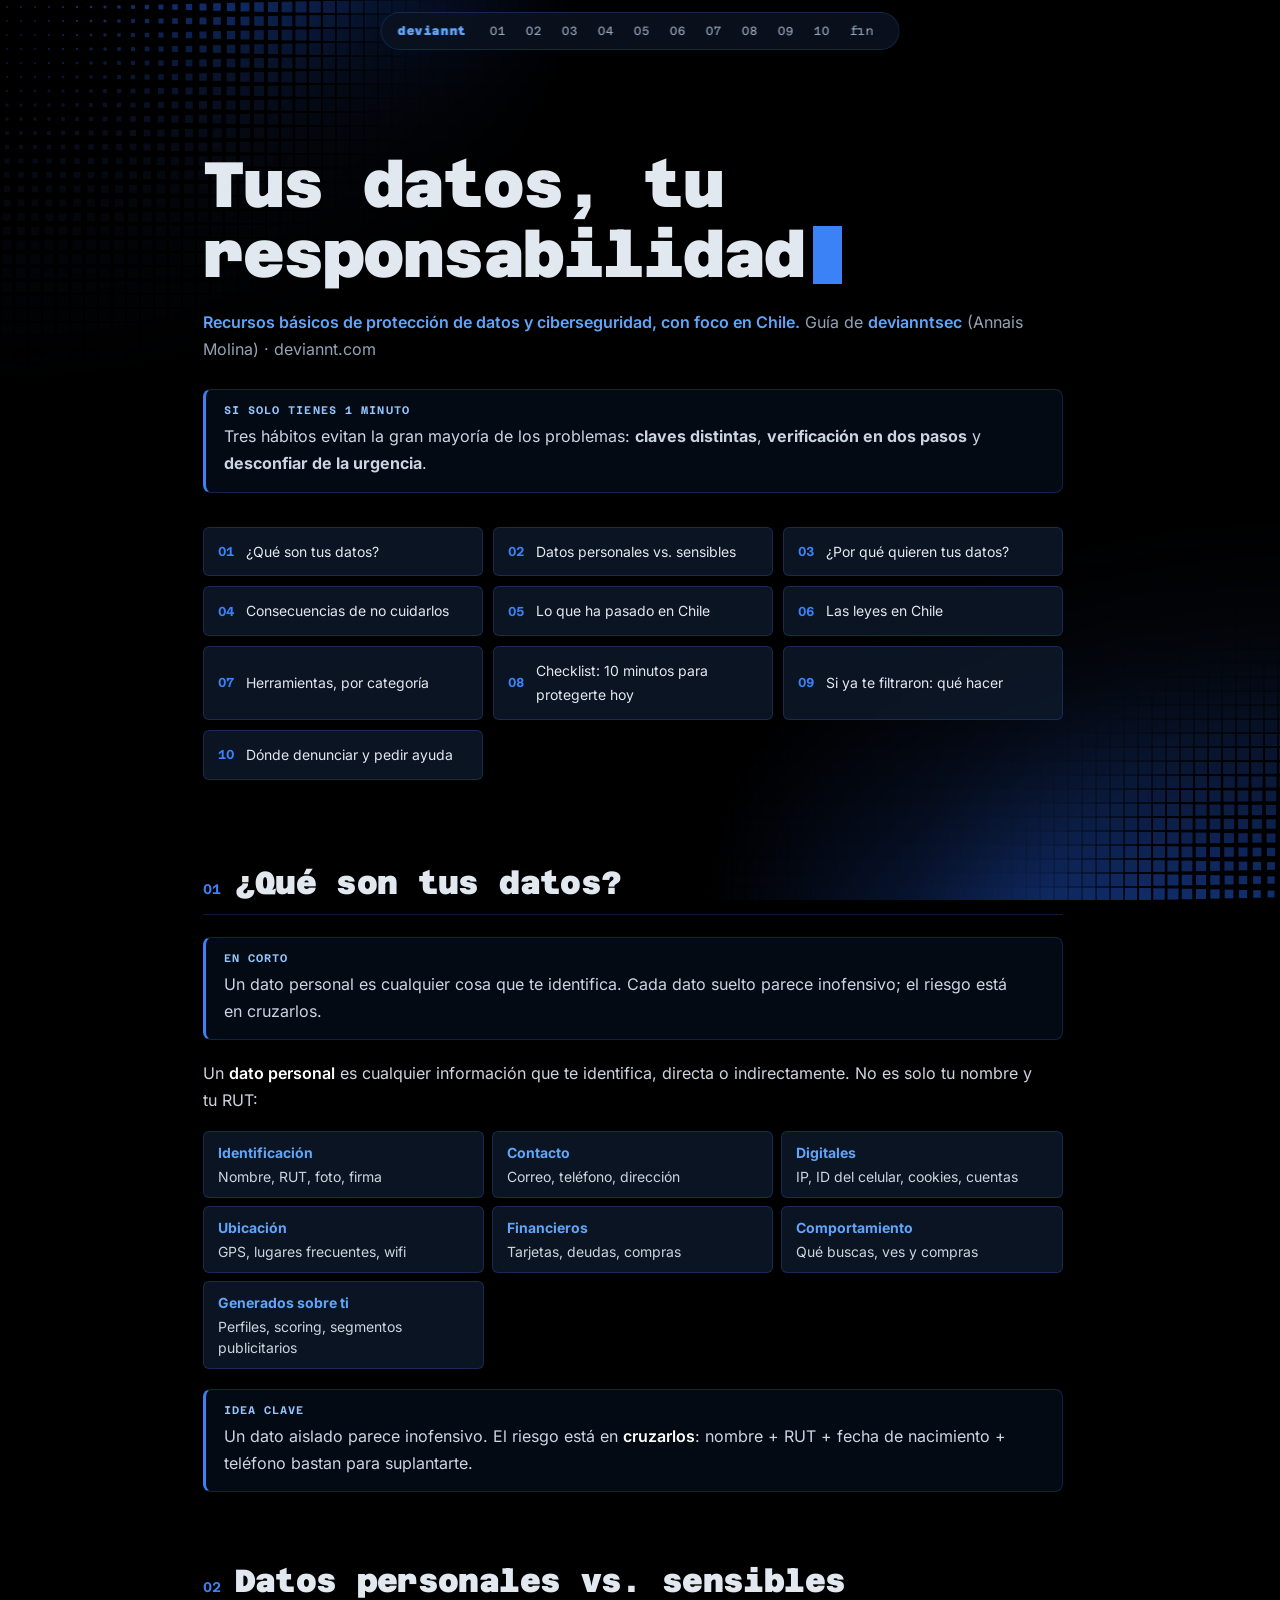
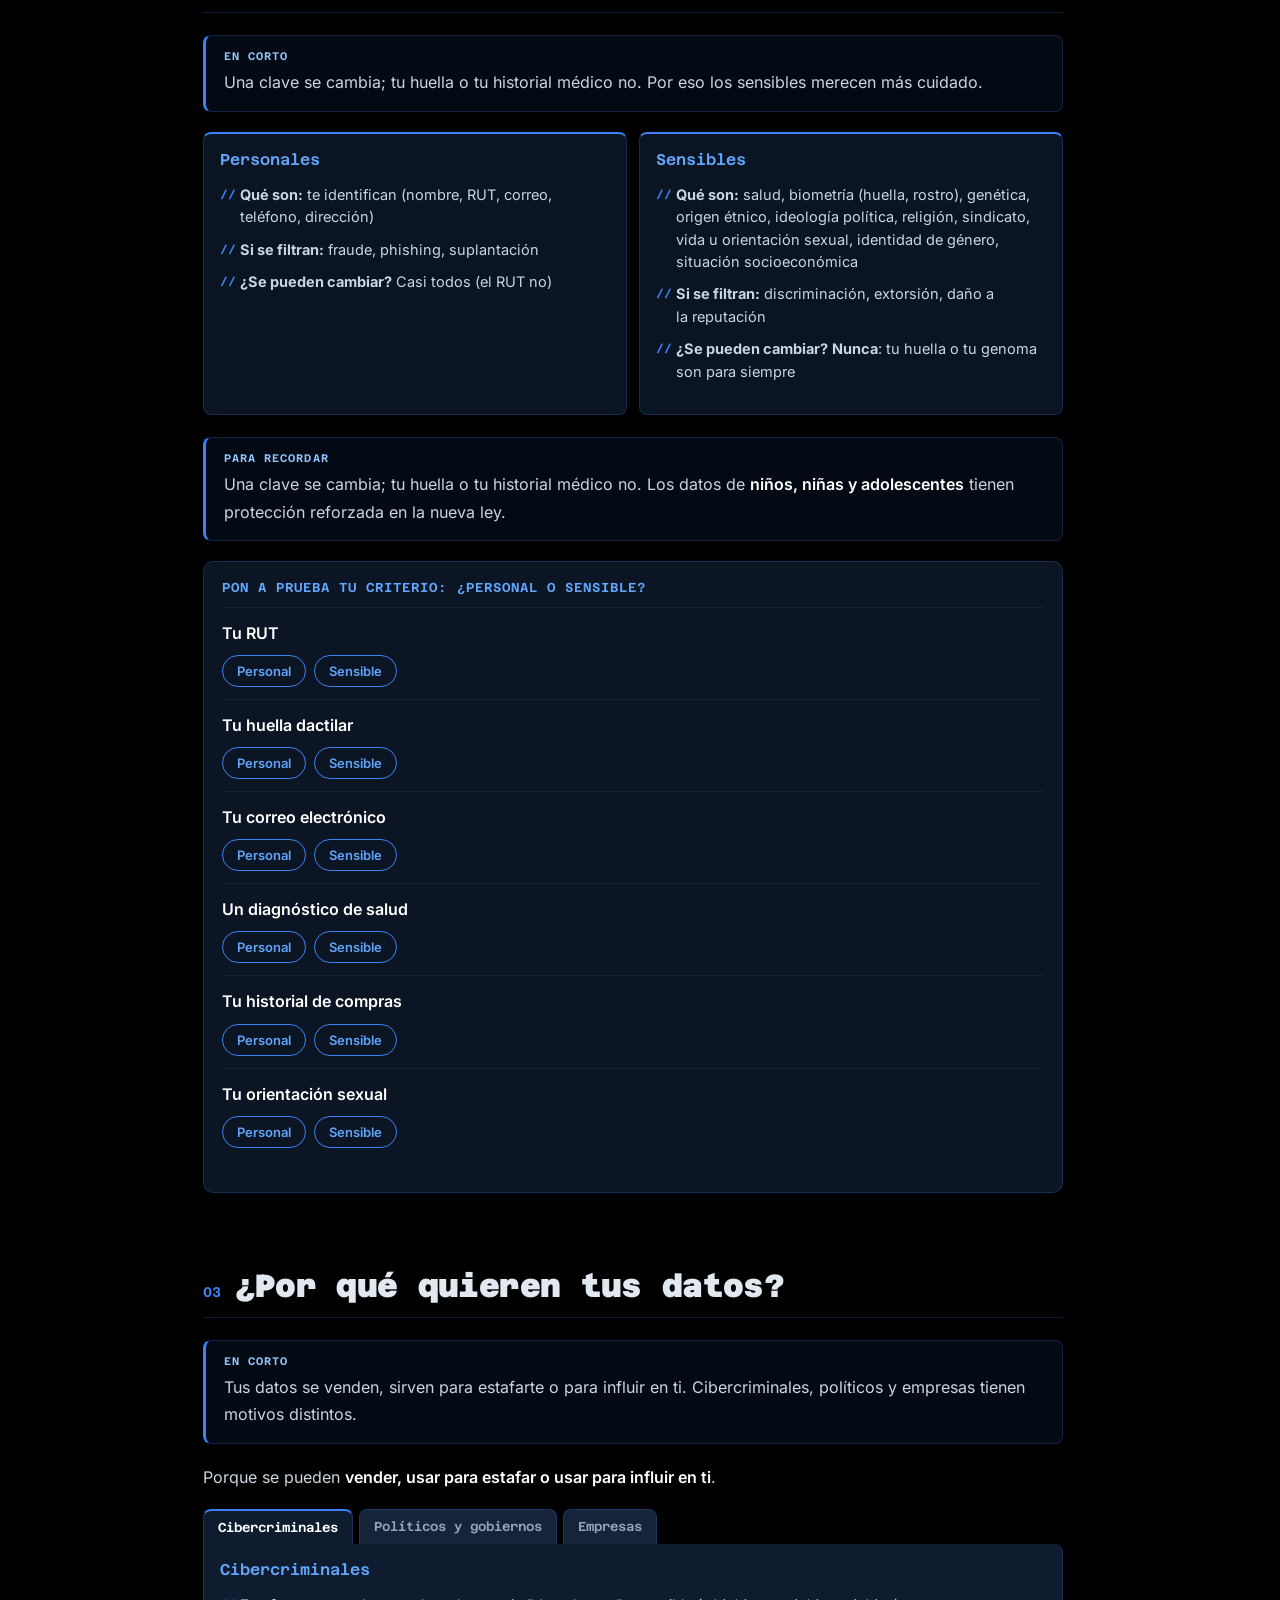
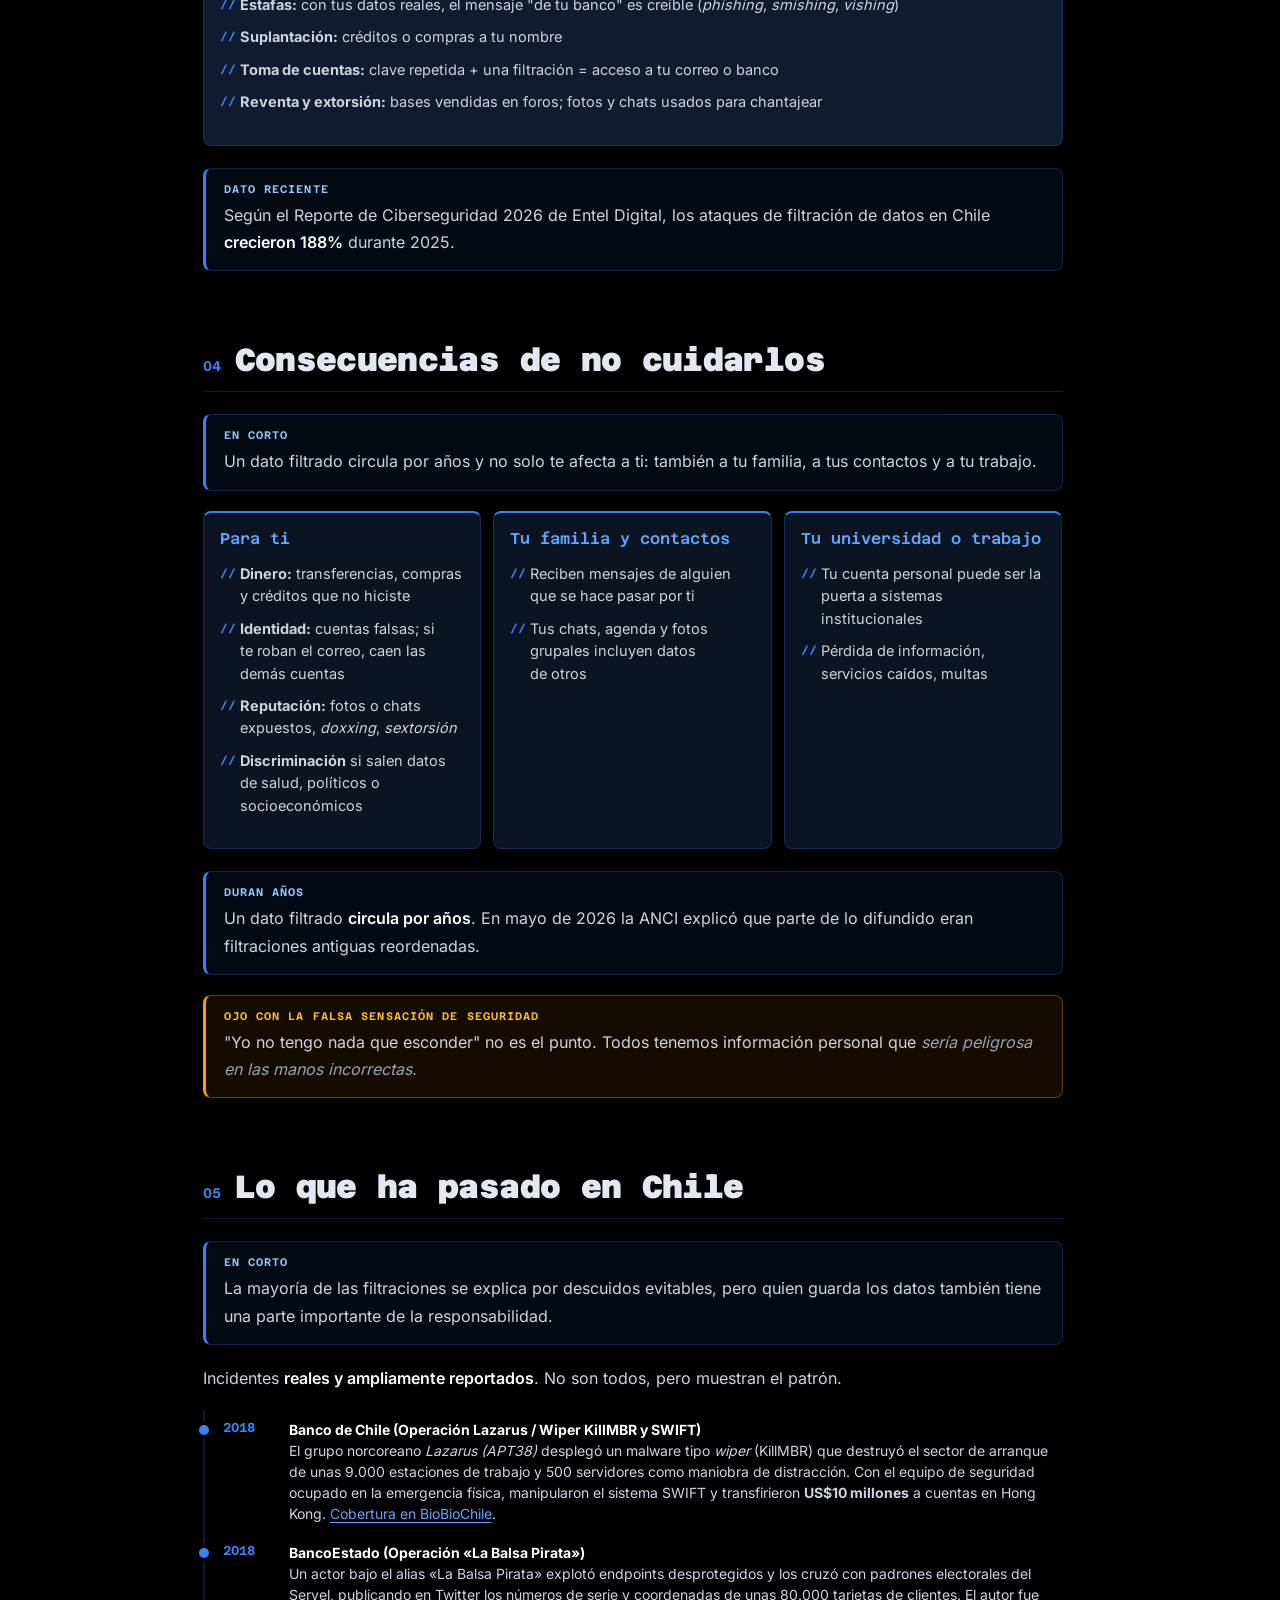
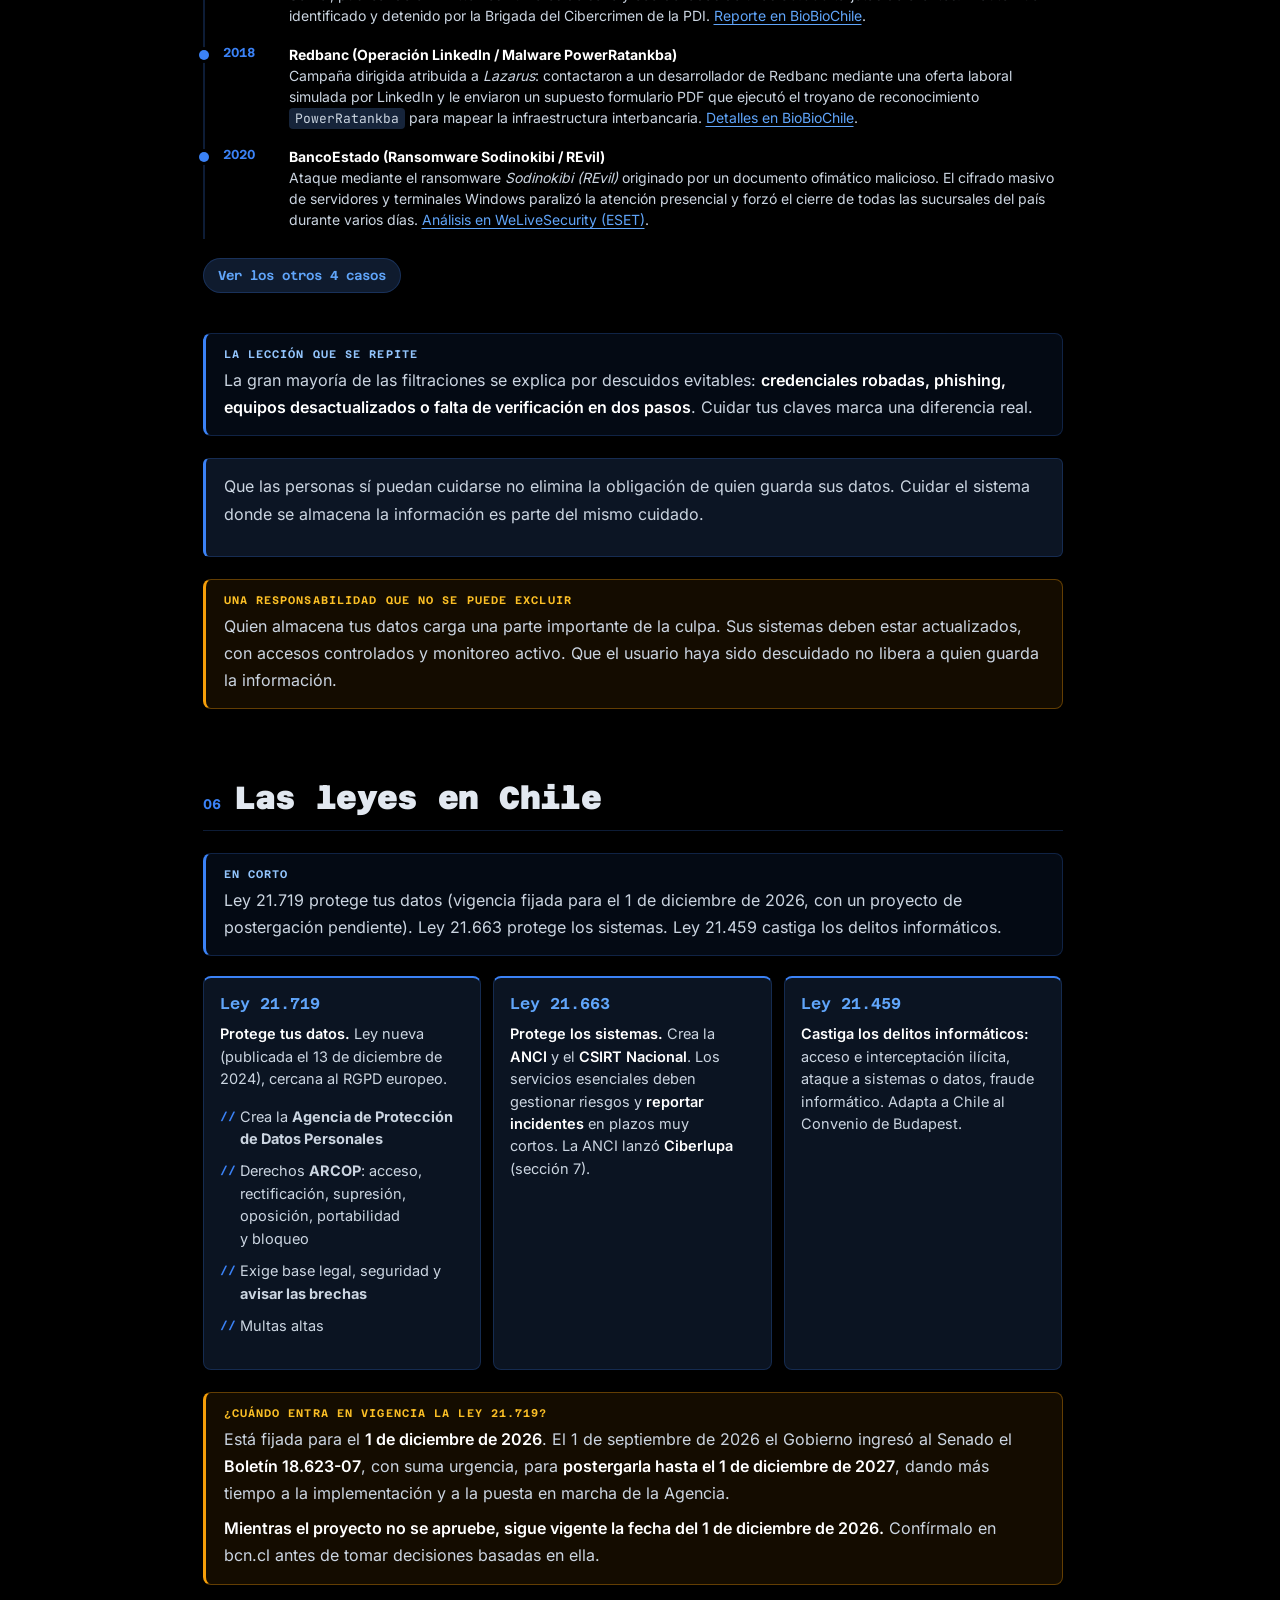
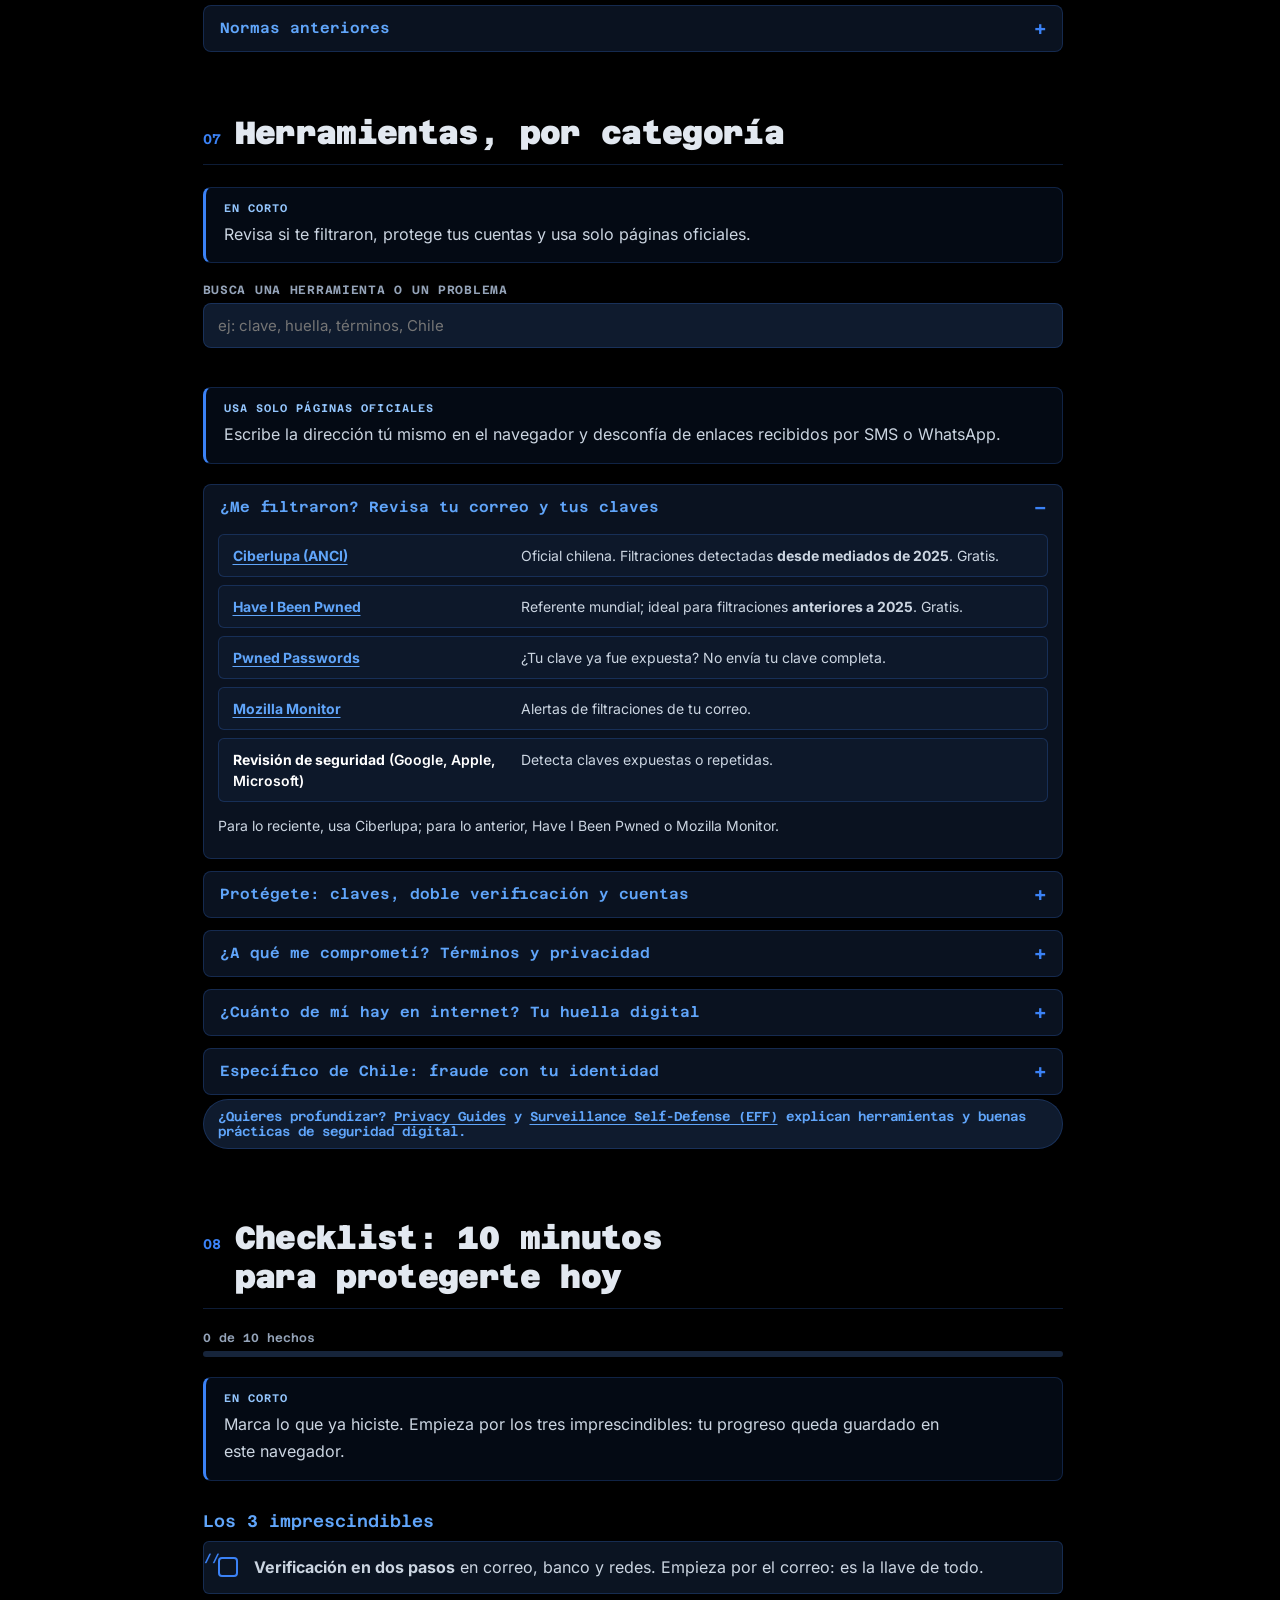
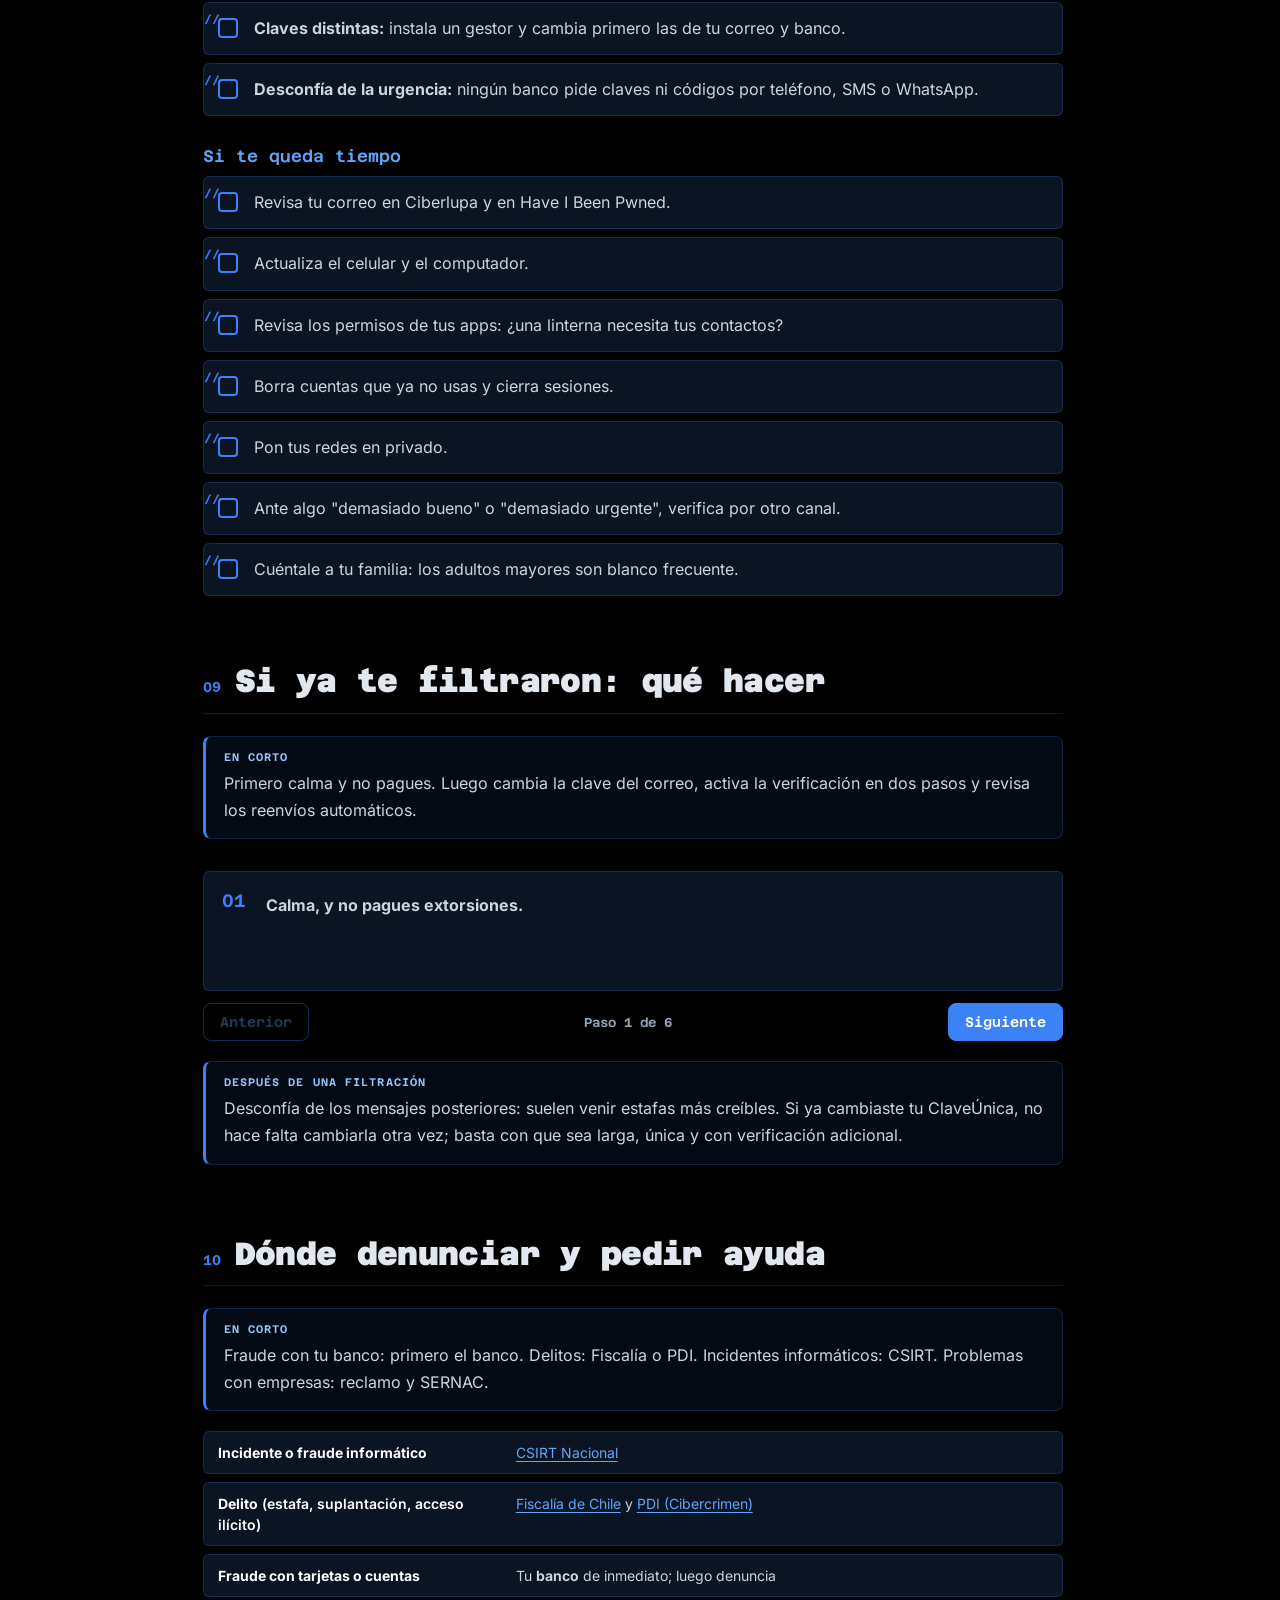
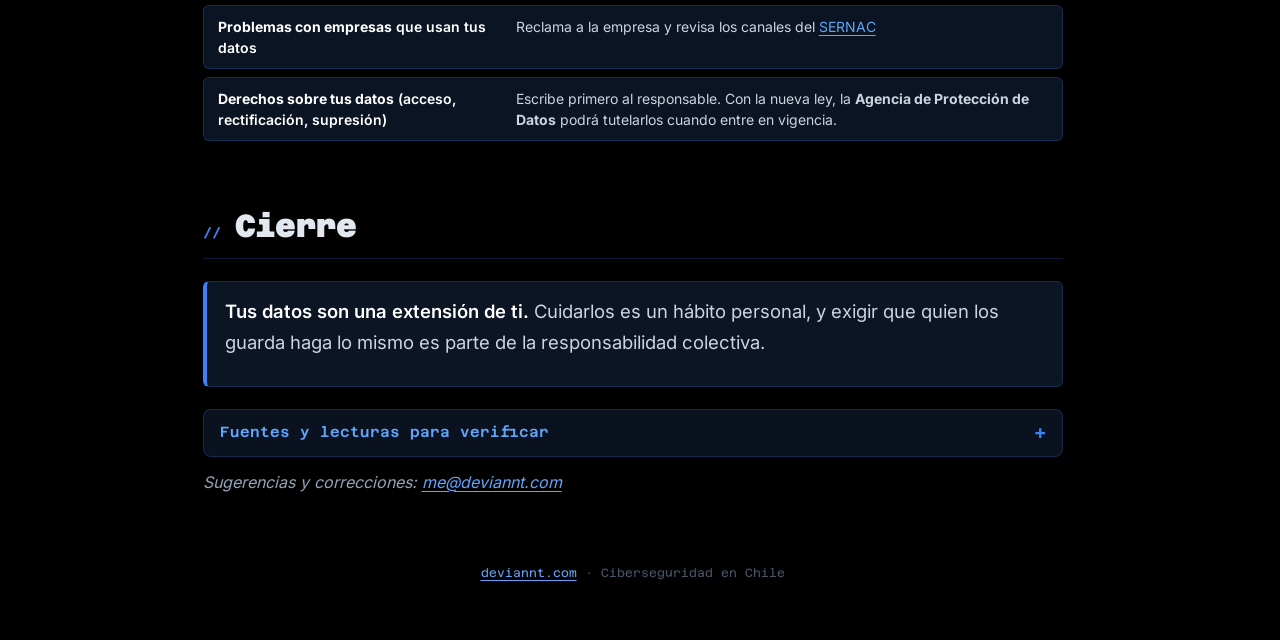
==== commit c6040cac: "refactor: modernize site structure, offline support and case studies" ====
--- a/index.html
+++ b/index.html
@@ -1,109 +1,483 @@
 <!DOCTYPE html>
-<html lang="es"><head><meta charset="UTF-8"><meta name="viewport" content="width=device-width, initial-scale=1">
-<title>Tus datos, tu responsabilidad | Guía de protección de datos</title>
-<meta name="description" content="Guía de protección de datos y ciberseguridad en Chile: qué son tus datos, leyes 21.719 y 21.663, herramientas gratuitas y un checklist de 10 minutos.">
-<meta name="author" content="Annais Molina Fuentes (devianntsec)">
-<meta name="theme-color" content="#000000">
-<link rel="canonical" href="https://cuidate.deviannt.com/">
-<link rel="alternate" hreflang="es" href="https://cuidate.deviannt.com/">
-<link rel="alternate" hreflang="x-default" href="https://cuidate.deviannt.com/">
-<meta property="og:type" content="website">
-<meta property="og:url" content="https://cuidate.deviannt.com/">
-<meta property="og:title" content="Tus datos, tu responsabilidad | Guía de protección de datos">
-<meta property="og:description" content="Guía de protección de datos y ciberseguridad en Chile: qué son tus datos, leyes 21.719 y 21.663, herramientas gratuitas y un checklist de 10 minutos.">
-<meta property="og:image" content="https://deviannt.com/assets/images/og-image.png">
-<meta property="og:image:width" content="1200">
-<meta property="og:image:height" content="630">
-<meta property="og:image:alt" content="Tus datos, tu responsabilidad: recursos de protección de datos en Chile">
-<meta property="og:locale" content="es_CL">
-<meta property="og:site_name" content="deviannt · Guía de protección de datos">
-<meta name="twitter:card" content="summary_large_image">
-<meta name="twitter:site" content="@devianntsec">
-<meta name="twitter:creator" content="@devianntsec">
-<meta name="twitter:title" content="Tus datos, tu responsabilidad | Guía de protección de datos">
-<meta name="twitter:description" content="Guía de protección de datos y ciberseguridad en Chile: qué son tus datos, leyes 21.719 y 21.663, herramientas gratuitas y un checklist de 10 minutos.">
-<meta name="twitter:image" content="https://deviannt.com/assets/images/og-image.png">
-<script type="application/ld+json">{"@context":"https://schema.org","@type":"WebPage","name":"Tus datos, tu responsabilidad | Guía de protección de datos","description":"Guía de protección de datos y ciberseguridad en Chile: qué son tus datos, leyes 21.719 y 21.663, herramientas gratuitas y un checklist de 10 minutos.","url":"https://cuidate.deviannt.com/","inLanguage":"es-CL","isPartOf":{"@type":"WebSite","name":"deviannt","url":"https://deviannt.com/"},"author":{"@type":"Person","name":"Annais Molina Fuentes","alternateName":"devianntsec","url":"https://deviannt.com/"}}</script>
-<link rel="icon" type="image/svg+xml" href="favicon.svg">
-<link rel="preconnect" href="https://fonts.googleapis.com"><link rel="preconnect" href="https://fonts.gstatic.com" crossorigin>
-<link rel="stylesheet" href="https://fonts.googleapis.com/css2?family=Azeret+Mono:wght@400;600;900&family=Inter:wght@400;500;600&family=JetBrains+Mono:wght@400;500&display=swap">
-<link rel="stylesheet" href="css/style.css"></head><body>
-<canvas id="bg-wave" aria-hidden="true"></canvas><canvas id="bg-wave-tl" aria-hidden="true"></canvas>
-<nav class="navbar" id="navbar" aria-label="Secciones"><span class="brand">deviannt</span><div class="links"><a href="#s1" title="¿Qué son tus datos?">01</a><a href="#s2" title="Datos personales vs. sensibles">02</a><a href="#s3" title="¿Por qué quieren tus datos?">03</a><a href="#s4" title="Consecuencias de no cuidarlos">04</a><a href="#s5" title="Lo que ha pasado en Chile">05</a><a href="#s6" title="Las leyes en Chile">06</a><a href="#s7" title="Herramientas, por categoría">07</a><a href="#s8" title="Checklist: 10 minutos para protegerte hoy">08</a><a href="#s9" title="Si ya te filtraron: qué hacer">09</a><a href="#s10" title="Dónde denunciar y pedir ayuda">10</a><a href="#s11" title="Cierre">fin</a></div></nav>
-<header class="hero"><div class="wrap"><h1 class="title">Tus datos, tu responsabilidad</h1>
-<p><strong>Recursos básicos de protección de datos y ciberseguridad, con foco en Chile.</strong>
-Guía de <strong>devianntsec</strong> (Annais Molina) · deviannt.com</p>
-<aside class="key"><b class="tag">Si solo tienes 1 minuto</b><p>Tres hábitos evitan la gran mayoría de los problemas: <strong>claves distintas</strong>, <strong>verificación en dos pasos</strong> y <strong>desconfiar de la urgencia</strong>.</p></aside><div class="index" id="indice"><a href="#s1"><b>01</b><span>¿Qué son tus datos?</span></a><a href="#s2"><b>02</b><span>Datos personales vs. sensibles</span></a><a href="#s3"><b>03</b><span>¿Por qué quieren tus datos?</span></a><a href="#s4"><b>04</b><span>Consecuencias de no cuidarlos</span></a><a href="#s5"><b>05</b><span>Lo que ha pasado en Chile</span></a><a href="#s6"><b>06</b><span>Las leyes en Chile</span></a><a href="#s7"><b>07</b><span>Herramientas, por categoría</span></a><a href="#s8"><b>08</b><span>Checklist: 10 minutos para protegerte hoy</span></a><a href="#s9"><b>09</b><span>Si ya te filtraron: qué hacer</span></a><a href="#s10"><b>10</b><span>Dónde denunciar y pedir ayuda</span></a></div></div></header>
-<main class="wrap"><section id="s1" class="sec"><div class="sec-head"><span class="sec-n">01</span><h2>¿Qué son tus datos?</h2></div><aside class="key"><b class="tag">En corto</b><p>Un dato personal es cualquier cosa que te identifica. Cada dato suelto parece inofensivo; el riesgo está en cruzarlos.</p></aside><p>Un <strong>dato personal</strong> es cualquier información que te identifica, directa o indirectamente. No es solo tu nombre y tu RUT:</p><div class="pairs grid"><div class="pair"><b><strong>Identificación</strong></b><span>Nombre, RUT, foto, firma</span></div><div class="pair"><b><strong>Contacto</strong></b><span>Correo, teléfono, dirección</span></div><div class="pair"><b><strong>Digitales</strong></b><span>IP, ID del celular, cookies, cuentas</span></div><div class="pair"><b><strong>Ubicación</strong></b><span>GPS, lugares frecuentes, wifi</span></div><div class="pair"><b><strong>Financieros</strong></b><span>Tarjetas, deudas, compras</span></div><div class="pair"><b><strong>Comportamiento</strong></b><span>Qué buscas, ves y compras</span></div><div class="pair"><b><strong>Generados sobre ti</strong></b><span>Perfiles, scoring, segmentos publicitarios</span></div></div><aside class="key"><b class="tag">Idea clave</b><p>Un dato aislado parece inofensivo. El riesgo está en <strong>cruzarlos</strong>: nombre + RUT + fecha de nacimiento + teléfono bastan para suplantarte.</p></aside></section><section id="s2" class="sec"><div class="sec-head"><span class="sec-n">02</span><h2>Datos personales vs. sensibles</h2></div><aside class="key"><b class="tag">En corto</b><p>Una clave se cambia; tu huella o tu historial médico no. Por eso los sensibles merecen más cuidado.</p></aside><div class="cards c2"><div class="card"><h3>Personales</h3><ul>
-<li><strong>Qué son:</strong> te identifican (nombre, RUT, correo, teléfono, dirección)</li>
-<li><strong>Si se filtran:</strong> fraude, phishing, suplantación</li>
-<li><strong>¿Se pueden cambiar?</strong> Casi todos (el RUT no)</li>
-</ul></div><div class="card"><h3>Sensibles</h3><ul>
-<li><strong>Qué son:</strong> salud, biometría (huella, rostro), genética, origen étnico, ideología política, religión, sindicato, vida u orientación sexual, identidad de género, situación socioeconómica</li>
-<li><strong>Si se filtran:</strong> discriminación, extorsión, daño a la reputación</li>
-<li><strong>¿Se pueden cambiar?</strong> <strong>Nunca</strong>: tu huella o tu genoma son para siempre</li>
-</ul></div></div><aside class="key"><b class="tag">Para recordar</b><p>Una clave se cambia; tu huella o tu historial médico no. Los datos de <strong>niños, niñas y adolescentes</strong> tienen protección reforzada en la nueva ley.</p></aside><div class="quiz" data-quiz><div class="quiz-title">Pon a prueba tu criterio: ¿personal o sensible?</div><div class="qi" data-ans="personal"><div class="qt">Tu RUT</div><div class="qb"><button type="button" data-v="personal">Personal</button><button type="button" data-v="sensible">Sensible</button></div><p class="qw" hidden>Identifica, pero no es sensible. No se puede cambiar, así que cuídalo.</p></div><div class="qi" data-ans="sensible"><div class="qt">Tu huella dactilar</div><div class="qb"><button type="button" data-v="personal">Personal</button><button type="button" data-v="sensible">Sensible</button></div><p class="qw" hidden>Biometría: si se filtra, no puedes cambiarla por otra.</p></div><div class="qi" data-ans="personal"><div class="qt">Tu correo electrónico</div><div class="qb"><button type="button" data-v="personal">Personal</button><button type="button" data-v="sensible">Sensible</button></div><p class="qw" hidden>Identifica, y además es la llave de tus demás cuentas.</p></div><div class="qi" data-ans="sensible"><div class="qt">Un diagnóstico de salud</div><div class="qb"><button type="button" data-v="personal">Personal</button><button type="button" data-v="sensible">Sensible</button></div><p class="qw" hidden>Dato de salud: puede llevar a discriminación.</p></div><div class="qi" data-ans="personal"><div class="qt">Tu historial de compras</div><div class="qb"><button type="button" data-v="personal">Personal</button><button type="button" data-v="sensible">Sensible</button></div><p class="qw" hidden>Es personal y muy útil para perfilarte.</p></div><div class="qi" data-ans="sensible"><div class="qt">Tu orientación sexual</div><div class="qb"><button type="button" data-v="personal">Personal</button><button type="button" data-v="sensible">Sensible</button></div><p class="qw" hidden>Dato sensible con protección reforzada.</p></div><p class="quiz-score" aria-live="polite"></p></div></section><section id="s3" class="sec"><div class="sec-head"><span class="sec-n">03</span><h2>¿Por qué quieren tus datos?</h2></div><aside class="key"><b class="tag">En corto</b><p>Tus datos se venden, sirven para estafarte o para influir en ti. Cibercriminales, políticos y empresas tienen motivos distintos.</p></aside><p>Porque se pueden <strong>vender, usar para estafar o usar para influir en ti</strong>.</p><div class="cards c3 tabs-src"><div class="card"><h3>Cibercriminales</h3><ul>
-<li><strong>Estafas:</strong> con tus datos reales, el mensaje "de tu banco" es creíble (<em>phishing</em>, <em>smishing</em>, <em>vishing</em>)</li>
-<li><strong>Suplantación:</strong> créditos o compras a tu nombre</li>
-<li><strong>Toma de cuentas:</strong> clave repetida + una filtración = acceso a tu correo o banco</li>
-<li><strong>Reventa y extorsión:</strong> bases vendidas en foros; fotos y chats usados para chantajear</li>
-</ul></div><div class="card"><h3>Políticos y gobiernos</h3><ul>
-<li><strong>Microtargeting:</strong> mensajes distintos según tu perfil (Cambridge Analytica, 2018)</li>
-<li><strong>Vigilancia</strong> de opositores, activistas y periodistas (Guacamaya, 2022)</li>
-<li><strong>"Público" no es inofensivo:</strong> el padrón electoral incluye nombre, RUT y domicilio</li>
-</ul></div><div class="card"><h3>Empresas</h3><ul>
-<li>Redes, apps y retail recolectan datos para <strong>publicidad y perfilamiento</strong></li>
-<li>No siempre es ilegal: muchas veces "aceptaste" unos términos que nadie lee (ver sección 7)</li>
-</ul></div></div><aside class="key"><b class="tag">Dato reciente</b><p>Según el Reporte de Ciberseguridad 2026 de Entel Digital, los ataques de filtración de datos en Chile <strong>crecieron 188%</strong> durante 2025.</p></aside></section><section id="s4" class="sec"><div class="sec-head"><span class="sec-n">04</span><h2>Consecuencias de no cuidarlos</h2></div><aside class="key"><b class="tag">En corto</b><p>Un dato filtrado circula por años y no solo te afecta a ti: también a tu familia, a tus contactos y a tu trabajo.</p></aside><div class="cards c3"><div class="card"><h3>Para ti</h3><ul>
-<li><strong>Dinero:</strong> transferencias, compras y créditos que no hiciste</li>
-<li><strong>Identidad:</strong> cuentas falsas; si te roban el correo, caen las demás cuentas</li>
-<li><strong>Reputación:</strong> fotos o chats expuestos, <em>doxxing</em>, <em>sextorsión</em></li>
-<li><strong>Discriminación</strong> si salen datos de salud, políticos o socioeconómicos</li>
-</ul></div><div class="card"><h3>Tu familia y contactos</h3><ul>
-<li>Reciben mensajes de alguien que se hace pasar por ti</li>
-<li>Tus chats, agenda y fotos grupales incluyen datos de otros</li>
-</ul></div><div class="card"><h3>Tu universidad o trabajo</h3><ul>
-<li>Tu cuenta personal puede ser la puerta a sistemas institucionales</li>
-<li>Pérdida de información, servicios caídos, multas</li>
-</ul></div></div><aside class="key"><b class="tag">Duran años</b><p>Un dato filtrado <strong>circula por años</strong>. En mayo de 2026 la ANCI explicó que parte de lo difundido eran filtraciones antiguas reordenadas.</p></aside><aside class="warn"><b class="tag">Ojo con la falsa sensación de seguridad</b><p>"Yo no tengo nada que esconder" no es el punto. Todos tenemos información personal que <em>sería peligrosa en las manos incorrectas.</em></p></aside></section><section id="s5" class="sec"><div class="sec-head"><span class="sec-n">05</span><h2>Lo que ha pasado en Chile</h2></div><aside class="key"><b class="tag">En corto</b><p>La mayoría de las filtraciones se explica por descuidos evitables, pero quien guarda los datos también tiene una parte importante de la responsabilidad.</p></aside><p>Incidentes <strong>reales y ampliamente reportados</strong>. No son todos, pero muestran el patrón.</p><div class="timeline"><div class="tl"><span class="yr">2018</span><div><b><strong>Banco de Chile</strong></b><span>Un malware destructivo, junto con un fraude a través de SWIFT, causó una pérdida cercana a <strong>US$10 millones</strong>.</span></div></div><div class="tl"><span class="yr">2018</span><div><b><strong>BancoEstado y "La Balsa Pirata"</strong></b><span>Datos de clientes y tarjetas de coordenadas terminaron publicados en redes. Las cifras varían según la fuente.</span></div></div><div class="tl"><span class="yr">2018</span><div><b><strong>Redbanc</strong></b><span>Un falso proceso de selección laboral sirvió para ingeniería social. La prensa lo vinculó a grupos estatales.</span></div></div><div class="tl"><span class="yr">2020</span><div><b><strong>BancoEstado</strong></b><span>Un <em>ransomware</em> obligó a cerrar sucursales durante un día.</span></div></div><div class="tl"><span class="yr">2020</span><div><b><strong>Datos COVID</strong></b><span>Se expuso información de personas contagiadas, incluidos <strong>datos de salud</strong>.</span></div></div><div class="tl"><span class="yr">2022</span><div><b><strong>Guacamaya / Estado Mayor Conjunto</strong></b><span>Cientos de miles de correos quedaron publicados, y el jefe del organismo terminó renunciando.</span></div></div><div class="tl"><span class="yr">2022</span><div><b><strong>SERNAC y Poder Judicial</strong></b><span>Sufrieron ataques de <em>ransomware</em>, uno en agosto y otro en septiembre.</span></div></div><div class="tl"><span class="yr">2026</span><div><b><strong>Presuntas filtraciones en organismos públicos</strong></b><span>En mayo, la empresa Vecert Analyzer alertó sobre supuestas filtraciones que involucraban a la TGR, el Registro Civil, Fonasa y datos del Servel. Las instituciones negaron haber sido hackeadas. Aun así, según Vecert Analyzer, existía un sitio que, al ingresar un <strong>nombre o un RUT</strong>, entregaba datos como <strong>historial médico</strong>. La ANCI habló de <strong>datos antiguos reordenados</strong> y confirmó solo una plataforma con una filtración activa reciente, aunque aclaró que no fue un hackeo. Lo que informó fue acotado y no dio cuenta de todo lo que circulaba. Hay algo incómodo en hablar de datos <strong>"antiguos"</strong> cuando se trata de información que una persona <strong>no puede cambiar</strong>: su RUT, su historial médico o su huella. Una clave se reemplaza; estos datos no.</span></div></div></div><aside class="key"><b class="tag">La lección que se repite</b><p>La gran mayoría de las filtraciones se explica por descuidos evitables: <strong>credenciales robadas, phishing, equipos desactualizados o falta de verificación en dos pasos</strong>. Cuidar tus claves marca una diferencia real.</p></aside><blockquote><p>Que las personas sí puedan cuidarse no elimina la obligación de quien guarda sus datos. Cuidar el sistema donde se almacena la información es parte del mismo cuidado.</p></blockquote><aside class="warn"><b class="tag">Una responsabilidad que no se puede excluir</b><p>Quien almacena tus datos carga una parte importante de la culpa. Sus sistemas deben estar actualizados, con accesos controlados y monitoreo activo. Que el usuario haya sido descuidado no libera a quien guarda la información.</p></aside></section><section id="s6" class="sec"><div class="sec-head"><span class="sec-n">06</span><h2>Las leyes en Chile</h2></div><aside class="key"><b class="tag">En corto</b><p>Ley 21.719 protege tus datos (vigencia fijada para el 1 de diciembre de 2026, con un proyecto de postergación pendiente). Ley 21.663 protege los sistemas. Ley 21.459 castiga los delitos informáticos.</p></aside><div class="cards c3"><div class="card"><h3>Ley 21.719</h3><p><strong>Protege tus datos.</strong> Ley nueva (publicada el 13 de diciembre de 2024), cercana al RGPD europeo.</p>
-<ul>
-<li>Crea la <strong>Agencia de Protección de Datos Personales</strong></li>
-<li>Derechos <strong>ARCOP</strong>: acceso, rectificación, supresión, oposición, portabilidad y bloqueo</li>
-<li>Exige base legal, seguridad y <strong>avisar las brechas</strong></li>
-<li>Multas altas</li>
-</ul></div><div class="card"><h3>Ley 21.663</h3><p><strong>Protege los sistemas.</strong> Crea la <strong>ANCI</strong> y el <strong>CSIRT Nacional</strong>. Los servicios esenciales deben gestionar riesgos y <strong>reportar incidentes</strong> en plazos muy cortos. La ANCI lanzó <strong>Ciberlupa</strong> (sección 7).</p></div><div class="card"><h3>Ley 21.459</h3><p><strong>Castiga los delitos informáticos:</strong> acceso e interceptación ilícita, ataque a sistemas o datos, fraude informático. Adapta a Chile al Convenio de Budapest.</p></div></div><aside class="warn"><b class="tag">¿Cuándo entra en vigencia la Ley 21.719?</b><p>Está fijada para el <strong>1 de diciembre de 2026</strong>. El 1 de septiembre de 2026 el Gobierno ingresó al Senado el <strong>Boletín 18.623-07</strong>, con suma urgencia, para <strong>postergarla hasta el 1 de diciembre de 2027</strong>, dando más tiempo a la implementación y a la puesta en marcha de la Agencia.</p>
-<p><strong>Mientras el proyecto no se apruebe, sigue vigente la fecha del 1 de diciembre de 2026.</strong> Confírmalo en bcn.cl antes de tomar decisiones basadas en ella.</p></aside><details class="fold"><summary>Normas anteriores</summary><div class="fold-body"><ul>
-<li><strong>Constitución, Art. 19 N°4</strong> (Ley 21.096, 2018): la protección de datos personales es un derecho constitucional.</li>
-<li><strong>Ley 19.628 (1999):</strong> la ley antigua, aún vigente. Nunca tuvo organismo fiscalizador ni sanciones disuasivas.</li>
-</ul></div></details></section><section id="s7" class="sec"><div class="sec-head"><span class="sec-n">07</span><h2>Herramientas, por categoría</h2></div><aside class="key"><b class="tag">En corto</b><p>Revisa si te filtraron, protege tus cuentas y usa solo páginas oficiales.</p></aside><aside class="key"><b class="tag">Usa solo páginas oficiales</b><p>Escribe la dirección tú mismo en el navegador y desconfía de enlaces recibidos por SMS o WhatsApp.</p></aside><details class="fold" open><summary>¿Me filtraron? Revisa tu correo y tus claves</summary><div class="fold-body"><div class="pairs"><div class="pair"><b><strong><a href="https://ciberlupa.anci.gob.cl/verificar" target="_blank" rel="noopener noreferrer">Ciberlupa (ANCI)</a></strong></b><span>Oficial chilena. Filtraciones detectadas <strong>desde mediados de 2025</strong>. Gratis.</span></div><div class="pair"><b><strong><a href="https://haveibeenpwned.com" target="_blank" rel="noopener noreferrer">Have I Been Pwned</a></strong></b><span>Referente mundial; ideal para filtraciones <strong>anteriores a 2025</strong>. Gratis.</span></div><div class="pair"><b><strong><a href="https://haveibeenpwned.com/Passwords" target="_blank" rel="noopener noreferrer">Pwned Passwords</a></strong></b><span>¿Tu clave ya fue expuesta? No envía tu clave completa.</span></div><div class="pair"><b><strong><a href="https://monitor.mozilla.org" target="_blank" rel="noopener noreferrer">Mozilla Monitor</a></strong></b><span>Alertas de filtraciones de tu correo.</span></div><div class="pair"><b><strong>Revisión de seguridad</strong> (Google, Apple, Microsoft)</b><span>Detecta claves expuestas o repetidas.</span></div></div><p>Para lo reciente, usa Ciberlupa; para lo anterior, Have I Been Pwned o Mozilla Monitor.</p></div></details><details class="fold"><summary>Protégete: claves, doble verificación y cuentas</summary><div class="fold-body"><div class="pairs"><div class="pair"><b><strong>Gestor de contraseñas</strong> (<a href="https://bitwarden.com" target="_blank" rel="noopener noreferrer">Bitwarden</a>, 1Password, el de tu navegador)</b><span>Una clave <strong>larga y distinta</strong> por cuenta, sin memorizarlas.</span></div><div class="pair"><b><strong>Verificación en dos pasos</strong></b><span>App autenticadora o llave de seguridad antes que SMS. Directorio: <a href="https://2fa.directory" target="_blank" rel="noopener noreferrer">2fa.directory</a></span></div><div class="pair"><b><strong>Passkeys</strong></b><span>Reemplazan la contraseña; resisten el phishing. Directorio: <a href="https://passkeys.directory" target="_blank" rel="noopener noreferrer">passkeys.directory</a></span></div><div class="pair"><b><strong>Actualizaciones automáticas</strong></b><span>Sistema, navegador y apps al día.</span></div></div></div></details><details class="fold"><summary>¿A qué me comprometí? Términos y privacidad</summary><div class="fold-body"><div class="pairs"><div class="pair"><b><strong><a href="https://tosdr.org" target="_blank" rel="noopener noreferrer">ToS;DR</a></strong></b><span>Resume y califica términos y privacidad de servicios populares.</span></div><div class="pair"><b><strong><a href="https://exodus-privacy.eu.org" target="_blank" rel="noopener noreferrer">Exodus Privacy</a></strong></b><span>Muestra los rastreadores y permisos de una app de Android.</span></div></div></div></details><details class="fold"><summary>¿Cuánto de mí hay en internet? Tu huella digital</summary><div class="fold-body"><div class="pairs"><div class="pair"><b><strong>Buscarte a ti mismo</strong></b><span>Tu nombre, correo y teléfono entre comillas (<code>"Tu Nombre"</code>), también en imágenes.</span></div><div class="pair"><b><strong>Google: "Resultados sobre ti"</strong></b><span>Pide quitar resultados con tu teléfono, dirección o correo.</span></div><div class="pair"><b><strong>Mi actividad / Descarga tus datos</strong></b><span>Ve y borra lo que Google guarda. Casi toda plataforma tiene "Descargar mi información".</span></div><div class="pair"><b><strong><a href="https://justdeleteme.xyz" target="_blank" rel="noopener noreferrer">JustDeleteMe</a></strong></b><span>Cómo borrar tu cuenta en cientos de servicios.</span></div><div class="pair"><b><strong>Privacidad de tus redes</strong></b><span>Revisa quién ve tu perfil, ubicación y fotos.</span></div></div></div></details><details class="fold"><summary>Específico de Chile: fraude con tu identidad</summary><div class="fold-body"><div class="pairs"><div class="pair"><b><strong>Informe de deudas de la CMF</strong></b><span>¿Hay créditos a tu nombre que no reconoces?</span></div><div class="pair"><b><strong>Alertas de tu banco</strong></b><span>Activa avisos por cada transferencia o compra.</span></div><div class="pair"><b><strong>Accesos a ClaveÚnica</strong></b><span>Si sospechas, cambia la clave y revisa tus correos de recuperación.</span></div></div></div></details><p class="more">¿Quieres profundizar? <a href="https://www.privacyguides.org" target="_blank" rel="noopener noreferrer">Privacy Guides</a> y <a href="https://ssd.eff.org" target="_blank" rel="noopener noreferrer">Surveillance Self-Defense (EFF)</a> explican herramientas y prácticas de seguridad digital.</p></section><section id="s8" class="sec"><div class="sec-head"><span class="sec-n">08</span><h2>Checklist: 10 minutos para protegerte hoy</h2></div><aside class="key"><b class="tag">En corto</b><p>Marca lo que ya hiciste. Empieza por los tres imprescindibles: tu progreso queda guardado en este navegador.</p></aside><h3>Los 3 imprescindibles</h3>
-<ul>
-<li class="chk"><span class="box" role="checkbox" aria-checked="false" tabindex="0"></span><strong>Verificación en dos pasos</strong> en correo, banco y redes. Empieza por el correo: es la llave de todo.</li>
-<li class="chk"><span class="box" role="checkbox" aria-checked="false" tabindex="0"></span><strong>Claves distintas:</strong> instala un gestor y cambia primero las de tu correo y banco.</li>
-<li class="chk"><span class="box" role="checkbox" aria-checked="false" tabindex="0"></span><strong>Desconfía de la urgencia:</strong> ningún banco pide claves ni códigos por teléfono, SMS o WhatsApp.</li>
-</ul>
-<h3>Si te queda tiempo</h3>
-<ul>
-<li class="chk"><span class="box" role="checkbox" aria-checked="false" tabindex="0"></span>Revisa tu correo en Ciberlupa y en Have I Been Pwned.</li>
-<li class="chk"><span class="box" role="checkbox" aria-checked="false" tabindex="0"></span>Actualiza el celular y el computador.</li>
-<li class="chk"><span class="box" role="checkbox" aria-checked="false" tabindex="0"></span>Revisa los permisos de tus apps: ¿una linterna necesita tus contactos?</li>
-<li class="chk"><span class="box" role="checkbox" aria-checked="false" tabindex="0"></span>Borra cuentas que ya no usas y cierra sesiones.</li>
-<li class="chk"><span class="box" role="checkbox" aria-checked="false" tabindex="0"></span>Pon tus redes en privado.</li>
-<li class="chk"><span class="box" role="checkbox" aria-checked="false" tabindex="0"></span>Ante algo "demasiado bueno" o "demasiado urgente", verifica por otro canal.</li>
-<li class="chk"><span class="box" role="checkbox" aria-checked="false" tabindex="0"></span>Cuéntale a tu familia: los adultos mayores son blanco frecuente.</li>
-</ul></section><section id="s9" class="sec"><div class="sec-head"><span class="sec-n">09</span><h2>Si ya te filtraron: qué hacer</h2></div><aside class="key"><b class="tag">En corto</b><p>Primero calma y no pagues. Luego cambia la clave del correo, activa la verificación en dos pasos y revisa los reenvíos automáticos.</p></aside><div class="steps"><ol>
-<li><strong>Calma, y no pagues extorsiones.</strong></li>
-<li><strong>Cambia la clave</strong> de la cuenta afectada y de toda cuenta donde la repetiste. Empieza por el correo.</li>
-<li><strong>Activa la verificación en dos pasos</strong> y cierra todas las sesiones abiertas.</li>
-<li><strong>Revisa el correo de recuperación y el reenvío automático:</strong> es un truco común para mantener el acceso.</li>
-<li><strong>Avisa al banco</strong> si hay datos financieros y bloquea tarjetas si hace falta.</li>
-<li><strong>Guarda evidencia</strong> (capturas, correos, fechas), <strong>denuncia</strong> y avisa a tus contactos si te suplantaron.</li>
-</ol></div><aside class="key"><b class="tag">Después de una filtración</b><p>Desconfía de los mensajes posteriores: suelen venir estafas más creíbles. Si ya cambiaste tu ClaveÚnica, no hace falta cambiarla otra vez; basta con que sea larga, única y con verificación adicional.</p></aside></section><section id="s10" class="sec"><div class="sec-head"><span class="sec-n">10</span><h2>Dónde denunciar y pedir ayuda</h2></div><aside class="key"><b class="tag">En corto</b><p>Fraude con tu banco: primero el banco. Delitos: Fiscalía o PDI. Incidentes informáticos: CSIRT. Problemas con empresas: reclamo y SERNAC.</p></aside><div class="pairs"><div class="pair"><b><strong>Incidente o fraude informático</strong></b><span><a href="https://csirt.gob.cl" target="_blank" rel="noopener noreferrer">CSIRT Nacional</a></span></div><div class="pair"><b><strong>Delito</strong> (estafa, suplantación, acceso ilícito)</b><span><strong>Fiscalía</strong> y <strong>PDI – Brigada del Cibercrimen</strong></span></div><div class="pair"><b><strong>Fraude con tarjetas o cuentas</strong></b><span>Tu <strong>banco</strong> de inmediato; luego denuncia</span></div><div class="pair"><b><strong>Problemas con empresas</strong> que usan tus datos</b><span>Reclama a la empresa y revisa los canales del <strong>SERNAC</strong></span></div><div class="pair"><b><strong>Derechos sobre tus datos</strong> (acceso, rectificación, supresión)</b><span>Escribe primero al responsable. Con la nueva ley, la <strong>Agencia de Protección de Datos</strong> podrá tutelarlos cuando entre en vigencia.</span></div></div></section><section id="s11" class="sec close"><div class="sec-head"><span class="sec-n">//</span><h2>Cierre</h2></div><blockquote>
-<p><strong>Tus datos son una extensión de ti.</strong> Cuidarlos es un hábito personal, y exigir que quien los guarda haga lo mismo es parte de la responsabilidad colectiva.</p>
-</blockquote><details class="fold"><summary>Fuentes y lecturas para verificar</summary><div class="fold-body"><ul>
-<li>Ley 21.719 y Boletín 18.623-07: Biblioteca del Congreso Nacional (bcn.cl) y Senado (senado.cl).</li>
-<li>Ley 21.663 y ANCI: <a href="https://www.anci.gob.cl" target="_blank" rel="noopener noreferrer">anci.gob.cl</a>. Ciberlupa: <a href="https://ciberlupa.anci.gob.cl/verificar" target="_blank" rel="noopener noreferrer">ciberlupa.anci.gob.cl</a>.</li>
-<li>Reporte de Ciberseguridad 2026, Centro de Ciberinteligencia, Entel Digital.</li>
-<li>Cobertura de los incidentes de 2018, 2020, 2022 y 2026 (BioBioChile, Emol, La Tercera, Radio Universidad de Chile, 24Horas, WeLiveSecurity, El Dínamo).</li>
-</ul></div></details><p><em>Sugerencias y correcciones: me@deviannt.com</em></p></section></main>
-<footer class="wrap foot"><a href="https://deviannt.com">deviannt.com</a> · Ciberseguridad en Chile</footer>
-<script src="js/waves.js"></script><script src="js/main.js"></script></body></html>+<html lang="es-CL">
+<head>
+  <meta charset="UTF-8">
+  <meta name="viewport" content="width=device-width, initial-scale=1">
+  <title>Tus datos, tu responsabilidad | Guía de protección de datos</title>
+  <meta name="description" content="Guía de protección de datos y ciberseguridad en Chile: qué son tus datos, leyes 21.719 y 21.663, herramientas gratuitas y un checklist de 10 minutos.">
+  <meta name="author" content="Annais Molina Fuentes (devianntsec)">
+  <meta name="theme-color" content="#000000">
+  <meta name="color-scheme" content="dark">
+  <meta name="referrer" content="strict-origin-when-cross-origin">
+  <meta http-equiv="Content-Security-Policy" content="default-src 'self'; script-src 'self' 'sha256-0rtR7eCCm1IAmwhHpXShbA7xtI2rE2950xRCAqla4z4='; style-src 'self'; font-src 'self'; img-src 'self' data:; connect-src 'self'; object-src 'none'; base-uri 'none'; form-action 'none'; upgrade-insecure-requests">
+  <link rel="canonical" href="https://cuidate.deviannt.com/">
+  <link rel="alternate" hreflang="es" href="https://cuidate.deviannt.com/">
+  <link rel="alternate" hreflang="x-default" href="https://cuidate.deviannt.com/">
+  <link rel="icon" type="image/svg+xml" href="favicon.svg">
+  <link rel="manifest" href="manifest.webmanifest">
+  <meta property="og:type" content="website">
+  <meta property="og:url" content="https://cuidate.deviannt.com/">
+  <meta property="og:title" content="Tus datos, tu responsabilidad | Guía de protección de datos">
+  <meta property="og:description" content="Guía de protección de datos y ciberseguridad en Chile: qué son tus datos, leyes 21.719 y 21.663, herramientas gratuitas y un checklist de 10 minutos.">
+  <meta property="og:image" content="https://deviannt.com/assets/images/og-image.png">
+  <meta property="og:image:width" content="1200">
+  <meta property="og:image:height" content="630">
+  <meta property="og:image:alt" content="Tus datos, tu responsabilidad: recursos de protección de datos en Chile">
+  <meta property="og:locale" content="es_CL">
+  <meta property="og:site_name" content="deviannt · Guía de protección de datos">
+  <meta name="twitter:card" content="summary_large_image">
+  <meta name="twitter:site" content="@devianntsec">
+  <meta name="twitter:creator" content="@devianntsec">
+  <meta name="twitter:title" content="Tus datos, tu responsabilidad | Guía de protección de datos">
+  <meta name="twitter:description" content="Guía de protección de datos y ciberseguridad en Chile: qué son tus datos, leyes 21.719 y 21.663, herramientas gratuitas y un checklist de 10 minutos.">
+  <meta name="twitter:image" content="https://deviannt.com/assets/images/og-image.png">
+  <script type="application/ld+json">{"@context":"https://schema.org","@type":"WebPage","name":"Tus datos, tu responsabilidad | Guía de protección de datos","description":"Guía de protección de datos y ciberseguridad en Chile: qué son tus datos, leyes 21.719 y 21.663, herramientas gratuitas y un checklist de 10 minutos.","url":"https://cuidate.deviannt.com/","inLanguage":"es-CL","isPartOf":{"@type":"WebSite","name":"deviannt","url":"https://deviannt.com/"},"author":{"@type":"Person","name":"Annais Molina Fuentes","alternateName":"devianntsec","url":"https://deviannt.com/"}}</script>
+  <link rel="preload" href="fonts/azeret-mono-latin-var.woff2" as="font" type="font/woff2" crossorigin>
+  <link rel="preload" href="fonts/inter-latin-var.woff2" as="font" type="font/woff2" crossorigin>
+  <link rel="stylesheet" href="css/style.css">
+  <script type="module" src="js/main.js"></script>
+</head>
+<body>
+  <a class="sr-only" href="#contenido">Saltar al contenido</a>
+  <canvas id="bg-wave" aria-hidden="true"></canvas>
+  <canvas id="bg-wave-tl" aria-hidden="true"></canvas>
+
+  <nav class="navbar" id="navbar" aria-label="Secciones">
+    <span class="brand">deviannt</span>
+    <ul class="links">
+      <li><a href="#s1" title="¿Qué son tus datos?">01</a></li>
+      <li><a href="#s2" title="Datos personales vs. sensibles">02</a></li>
+      <li><a href="#s3" title="¿Por qué quieren tus datos?">03</a></li>
+      <li><a href="#s4" title="Consecuencias de no cuidarlos">04</a></li>
+      <li><a href="#s5" title="Lo que ha pasado en Chile">05</a></li>
+      <li><a href="#s6" title="Las leyes en Chile">06</a></li>
+      <li><a href="#s7" title="Herramientas, por categoría">07</a></li>
+      <li><a href="#s8" title="Checklist: 10 minutos para protegerte hoy">08</a></li>
+      <li><a href="#s9" title="Si ya te filtraron: qué hacer">09</a></li>
+      <li><a href="#s10" title="Dónde denunciar y pedir ayuda">10</a></li>
+      <li><a href="#s11" title="Cierre">fin</a></li>
+    </ul>
+  </nav>
+
+  <header class="hero">
+    <div class="wrap">
+      <h1 class="title">Tus datos, tu responsabilidad</h1>
+      <p><strong>Recursos básicos de protección de datos y ciberseguridad, con foco en Chile.</strong>
+      Guía de <strong>devianntsec</strong> (Annais Molina) · deviannt.com</p>
+      <aside class="key">
+        <b class="tag">Si solo tienes 1 minuto</b>
+        <p>Tres hábitos evitan la gran mayoría de los problemas: <strong>claves distintas</strong>, <strong>verificación en dos pasos</strong> y <strong>desconfiar de la urgencia</strong>.</p>
+      </aside>
+      <div class="index" id="indice">
+        <a href="#s1"><b>01</b><span>¿Qué son tus datos?</span></a>
+        <a href="#s2"><b>02</b><span>Datos personales vs. sensibles</span></a>
+        <a href="#s3"><b>03</b><span>¿Por qué quieren tus datos?</span></a>
+        <a href="#s4"><b>04</b><span>Consecuencias de no cuidarlos</span></a>
+        <a href="#s5"><b>05</b><span>Lo que ha pasado en Chile</span></a>
+        <a href="#s6"><b>06</b><span>Las leyes en Chile</span></a>
+        <a href="#s7"><b>07</b><span>Herramientas, por categoría</span></a>
+        <a href="#s8"><b>08</b><span>Checklist: 10 minutos para protegerte hoy</span></a>
+        <a href="#s9"><b>09</b><span>Si ya te filtraron: qué hacer</span></a>
+        <a href="#s10"><b>10</b><span>Dónde denunciar y pedir ayuda</span></a>
+      </div>
+    </div>
+  </header>
+
+  <main class="wrap" id="contenido">
+    <section id="s1" class="sec">
+      <div class="sec-head"><span class="sec-n">01</span><h2>¿Qué son tus datos?</h2></div>
+      <aside class="key"><b class="tag">En corto</b><p>Un dato personal es cualquier cosa que te identifica. Cada dato suelto parece inofensivo; el riesgo está en cruzarlos.</p></aside>
+      <p>Un <strong>dato personal</strong> es cualquier información que te identifica, directa o indirectamente. No es solo tu nombre y tu RUT:</p>
+      <div class="pairs grid">
+        <div class="pair"><b><strong>Identificación</strong></b><span>Nombre, RUT, foto, firma</span></div>
+        <div class="pair"><b><strong>Contacto</strong></b><span>Correo, teléfono, dirección</span></div>
+        <div class="pair"><b><strong>Digitales</strong></b><span>IP, ID del celular, cookies, cuentas</span></div>
+        <div class="pair"><b><strong>Ubicación</strong></b><span>GPS, lugares frecuentes, wifi</span></div>
+        <div class="pair"><b><strong>Financieros</strong></b><span>Tarjetas, deudas, compras</span></div>
+        <div class="pair"><b><strong>Comportamiento</strong></b><span>Qué buscas, ves y compras</span></div>
+        <div class="pair"><b><strong>Generados sobre ti</strong></b><span>Perfiles, scoring, segmentos publicitarios</span></div>
+      </div>
+      <aside class="key"><b class="tag">Idea clave</b><p>Un dato aislado parece inofensivo. El riesgo está en <strong>cruzarlos</strong>: nombre + RUT + fecha de nacimiento + teléfono bastan para suplantarte.</p></aside>
+    </section>
+
+    <section id="s2" class="sec">
+      <div class="sec-head"><span class="sec-n">02</span><h2>Datos personales vs. sensibles</h2></div>
+      <aside class="key"><b class="tag">En corto</b><p>Una clave se cambia; tu huella o tu historial médico no. Por eso los sensibles merecen más cuidado.</p></aside>
+      <div class="cards c2">
+        <div class="card">
+          <h3>Personales</h3>
+          <ul>
+            <li><strong>Qué son:</strong> te identifican (nombre, RUT, correo, teléfono, dirección)</li>
+            <li><strong>Si se filtran:</strong> fraude, phishing, suplantación</li>
+            <li><strong>¿Se pueden cambiar?</strong> Casi todos (el RUT no)</li>
+          </ul>
+        </div>
+        <div class="card">
+          <h3>Sensibles</h3>
+          <ul>
+            <li><strong>Qué son:</strong> salud, biometría (huella, rostro), genética, origen étnico, ideología política, religión, sindicato, vida u orientación sexual, identidad de género, situación socioeconómica</li>
+            <li><strong>Si se filtran:</strong> discriminación, extorsión, daño a la reputación</li>
+            <li><strong>¿Se pueden cambiar?</strong> <strong>Nunca</strong>: tu huella o tu genoma son para siempre</li>
+          </ul>
+        </div>
+      </div>
+      <aside class="key"><b class="tag">Para recordar</b><p>Una clave se cambia; tu huella o tu historial médico no. Los datos de <strong>niños, niñas y adolescentes</strong> tienen protección reforzada en la nueva ley.</p></aside>
+      <div class="quiz" data-quiz>
+        <div class="quiz-title">Pon a prueba tu criterio: ¿personal o sensible?</div>
+        <div class="qi" data-ans="personal">
+          <div class="qt">Tu RUT</div>
+          <div class="qb"><button type="button" data-v="personal">Personal</button><button type="button" data-v="sensible">Sensible</button></div>
+          <p class="qw" hidden>Identifica, pero no es sensible. No se puede cambiar, así que cuídalo.</p>
+        </div>
+        <div class="qi" data-ans="sensible">
+          <div class="qt">Tu huella dactilar</div>
+          <div class="qb"><button type="button" data-v="personal">Personal</button><button type="button" data-v="sensible">Sensible</button></div>
+          <p class="qw" hidden>Biometría: si se filtra, no puedes cambiarla por otra.</p>
+        </div>
+        <div class="qi" data-ans="personal">
+          <div class="qt">Tu correo electrónico</div>
+          <div class="qb"><button type="button" data-v="personal">Personal</button><button type="button" data-v="sensible">Sensible</button></div>
+          <p class="qw" hidden>Identifica, y además es la llave de tus demás cuentas.</p>
+        </div>
+        <div class="qi" data-ans="sensible">
+          <div class="qt">Un diagnóstico de salud</div>
+          <div class="qb"><button type="button" data-v="personal">Personal</button><button type="button" data-v="sensible">Sensible</button></div>
+          <p class="qw" hidden>Dato de salud: puede llevar a discriminación.</p>
+        </div>
+        <div class="qi" data-ans="personal">
+          <div class="qt">Tu historial de compras</div>
+          <div class="qb"><button type="button" data-v="personal">Personal</button><button type="button" data-v="sensible">Sensible</button></div>
+          <p class="qw" hidden>Es personal y muy útil para perfilarte.</p>
+        </div>
+        <div class="qi" data-ans="sensible">
+          <div class="qt">Tu orientación sexual</div>
+          <div class="qb"><button type="button" data-v="personal">Personal</button><button type="button" data-v="sensible">Sensible</button></div>
+          <p class="qw" hidden>Dato sensible con protección reforzada.</p>
+        </div>
+        <p class="quiz-score" aria-live="polite"></p>
+      </div>
+    </section>
+
+    <section id="s3" class="sec">
+      <div class="sec-head"><span class="sec-n">03</span><h2>¿Por qué quieren tus datos?</h2></div>
+      <aside class="key"><b class="tag">En corto</b><p>Tus datos se venden, sirven para estafarte o para influir en ti. Cibercriminales, políticos y empresas tienen motivos distintos.</p></aside>
+      <p>Porque se pueden <strong>vender, usar para estafar o usar para influir en ti</strong>.</p>
+      <div class="cards c3 tabs-src">
+        <div class="card">
+          <h3>Cibercriminales</h3>
+          <ul>
+            <li><strong>Estafas:</strong> con tus datos reales, el mensaje "de tu banco" es creíble (<em>phishing</em>, <em>smishing</em>, <em>vishing</em>)</li>
+            <li><strong>Suplantación:</strong> créditos o compras a tu nombre</li>
+            <li><strong>Toma de cuentas:</strong> clave repetida + una filtración = acceso a tu correo o banco</li>
+            <li><strong>Reventa y extorsión:</strong> bases vendidas en foros; fotos y chats usados para chantajear</li>
+          </ul>
+        </div>
+        <div class="card">
+          <h3>Políticos y gobiernos</h3>
+          <ul>
+            <li><strong>Microtargeting:</strong> mensajes distintos según tu perfil (Cambridge Analytica, 2018)</li>
+            <li><strong>Vigilancia</strong> de opositores, activistas y periodistas (Guacamaya, 2022)</li>
+            <li><strong>"Público" no es inofensivo:</strong> el padrón electoral incluye nombre, RUT y domicilio</li>
+          </ul>
+        </div>
+        <div class="card">
+          <h3>Empresas</h3>
+          <ul>
+            <li>Redes, apps y retail recolectan datos para <strong>publicidad y perfilamiento</strong></li>
+            <li>No siempre es ilegal: muchas veces "aceptaste" unos términos que nadie lee (ver sección 7)</li>
+          </ul>
+        </div>
+      </div>
+      <aside class="key"><b class="tag">Dato reciente</b><p>Según el Reporte de Ciberseguridad 2026 de Entel Digital, los ataques de filtración de datos en Chile <strong>crecieron 188%</strong> durante 2025.</p></aside>
+    </section>
+
+    <section id="s4" class="sec">
+      <div class="sec-head"><span class="sec-n">04</span><h2>Consecuencias de no cuidarlos</h2></div>
+      <aside class="key"><b class="tag">En corto</b><p>Un dato filtrado circula por años y no solo te afecta a ti: también a tu familia, a tus contactos y a tu trabajo.</p></aside>
+      <div class="cards c3">
+        <div class="card">
+          <h3>Para ti</h3>
+          <ul>
+            <li><strong>Dinero:</strong> transferencias, compras y créditos que no hiciste</li>
+            <li><strong>Identidad:</strong> cuentas falsas; si te roban el correo, caen las demás cuentas</li>
+            <li><strong>Reputación:</strong> fotos o chats expuestos, <em>doxxing</em>, <em>sextorsión</em></li>
+            <li><strong>Discriminación</strong> si salen datos de salud, políticos o socioeconómicos</li>
+          </ul>
+        </div>
+        <div class="card">
+          <h3>Tu familia y contactos</h3>
+          <ul>
+            <li>Reciben mensajes de alguien que se hace pasar por ti</li>
+            <li>Tus chats, agenda y fotos grupales incluyen datos de otros</li>
+          </ul>
+        </div>
+        <div class="card">
+          <h3>Tu universidad o trabajo</h3>
+          <ul>
+            <li>Tu cuenta personal puede ser la puerta a sistemas institucionales</li>
+            <li>Pérdida de información, servicios caídos, multas</li>
+          </ul>
+        </div>
+      </div>
+      <aside class="key"><b class="tag">Duran años</b><p>Un dato filtrado <strong>circula por años</strong>. En mayo de 2026 la ANCI explicó que parte de lo difundido eran filtraciones antiguas reordenadas.</p></aside>
+      <aside class="warn"><b class="tag">Ojo con la falsa sensación de seguridad</b><p>"Yo no tengo nada que esconder" no es el punto. Todos tenemos información personal que <em>sería peligrosa en las manos incorrectas.</em></p></aside>
+    </section>
+
+    <section id="s5" class="sec">
+      <div class="sec-head"><span class="sec-n">05</span><h2>Lo que ha pasado en Chile</h2></div>
+      <aside class="key"><b class="tag">En corto</b><p>La mayoría de las filtraciones se explica por descuidos evitables, pero quien guarda los datos también tiene una parte importante de la responsabilidad.</p></aside>
+      <p>Incidentes <strong>reales y ampliamente reportados</strong>. No son todos, pero muestran el patrón.</p>
+      <div class="timeline">
+        <div class="tl">
+          <span class="yr">2018</span>
+          <div>
+            <b><strong>Banco de Chile (Operación Lazarus / Wiper KillMBR y SWIFT)</strong></b>
+            <span>El grupo norcoreano <em>Lazarus (APT38)</em> desplegó un malware tipo <em>wiper</em> (KillMBR) que destruyó el sector de arranque de unas 9.000 estaciones de trabajo y 500 servidores como maniobra de distracción. Con el equipo de seguridad ocupado en la emergencia física, manipularon el sistema SWIFT y transfirieron <strong>US$10 millones</strong> a cuentas en Hong Kong. <a href="https://www.biobiochile.cl/noticias/nacional/chile/2018/06/09/robaron-us10-millones-en-ataque-informatico-al-banco-de-chile-virus-fue-un-distractor.shtml" target="_blank" rel="noopener noreferrer">Cobertura en BioBioChile</a>.</span>
+          </div>
+        </div>
+        <div class="tl">
+          <span class="yr">2018</span>
+          <div>
+            <b><strong>BancoEstado (Operación «La Balsa Pirata»)</strong></b>
+            <span>Un actor bajo el alias «La Balsa Pirata» explotó endpoints desprotegidos y los cruzó con padrones electorales del Servel, publicando en Twitter los números de serie y coordenadas de unas 80.000 tarjetas de clientes. El autor fue identificado y detenido por la Brigada del Cibercrimen de la PDI. <a href="https://www.biobiochile.cl/noticias/nacional/chile/2018/08/28/nuevo-grupo-de-hackers-filtra-presunto-listado-de-80-mil-datos-bancarios-de-bancoestado.shtml" target="_blank" rel="noopener noreferrer">Reporte en BioBioChile</a>.</span>
+          </div>
+        </div>
+        <div class="tl">
+          <span class="yr">2018</span>
+          <div>
+            <b><strong>Redbanc (Operación LinkedIn / Malware PowerRatankba)</strong></b>
+            <span>Campaña dirigida atribuida a <em>Lazarus</em>: contactaron a un desarrollador de Redbanc mediante una oferta laboral simulada por LinkedIn y le enviaron un supuesto formulario PDF que ejecutó el troyano de reconocimiento <code>PowerRatankba</code> para mapear la infraestructura interbancaria. <a href="https://www.biobiochile.cl/noticias/economia/negocios-y-empresas/2019/01/09/redbanc-confirma-que-detecto-ataque-informatico-en-diciembre.shtml" target="_blank" rel="noopener noreferrer">Detalles en BioBioChile</a>.</span>
+          </div>
+        </div>
+        <div class="tl">
+          <span class="yr">2020</span>
+          <div>
+            <b><strong>BancoEstado (Ransomware Sodinokibi / REvil)</strong></b>
+            <span>Ataque mediante el ransomware <em>Sodinokibi (REvil)</em> originado por un documento ofimático malicioso. El cifrado masivo de servidores y terminales Windows paralizó la atención presencial y forzó el cierre de todas las sucursales del país durante varios días. <a href="https://www.welivesecurity.com/la-es/2020/09/08/ataque-ransomware-afecta-bancoestado-chile/" target="_blank" rel="noopener noreferrer">Análisis en WeLiveSecurity (ESET)</a>.</span>
+          </div>
+        </div>
+        <div class="tl">
+          <span class="yr">2020</span>
+          <div>
+            <b><strong>Trazabilidad COVID-19 (Fuga de datos sensibles de salud)</strong></b>
+            <span>Planillas oficiales de seguimiento epidemiológico con nombres, RUT, teléfonos, direcciones particulares y diagnósticos de pacientes en cuarentena terminaron expuestas y difundidas públicamente en redes sociales, derivando en sumarios sanitarios y querellas por infracción a la Ley de Deberes y Derechos del Paciente. <a href="https://www.biobiochile.cl/noticias/nacional/region-del-maule/2020/03/24/fiscalia-investiga-filtracion-de-datos-de-pacientes-con-covid-19-en-region-del-maule.shtml" target="_blank" rel="noopener noreferrer">Caso en BioBioChile</a>.</span>
+          </div>
+        </div>
+        <div class="tl">
+          <span class="yr">2022</span>
+          <div>
+            <b><strong>Estado Mayor Conjunto (Operación «Fuerzas Represivas» / Colectivo Guacamaya)</strong></b>
+            <span>El colectivo hacktivista <em>Guacamaya</em> ejecutó la operación «Fuerzas Represivas» aprovechando vulnerabilidades sin mitigar en Microsoft Exchange (ProxyShell), filtrando cerca de 400.000 correos reservados y secretos de la defensa nacional chilena (~350 GB), lo que provocó la dimisión del General Guillermo Paiva como jefe del EMCO. <a href="https://www.biobiochile.cl/noticias/nacional/chile/2022/09/22/filtracion-de-correos-general-paiva-presenta-su-renuncia-a-jefatura-de-estado-mayor-conjunto.shtml" target="_blank" rel="noopener noreferrer">Reporte en BioBioChile</a>.</span>
+          </div>
+        </div>
+        <div class="tl">
+          <span class="yr">2022</span>
+          <div>
+            <b><strong>SERNAC y Poder Judicial (Ransomware LockBit Black)</strong></b>
+            <span>SERNAC sufrió el cifrado de sus hipervisores VMware ESXi con extensión <code>.crypt</code>, frenando el portal ciudadano por semanas. Un mes después, la cepa <em>LockBit Black (3.0)</em> infectó terminales del Poder Judicial que aún corrían con Windows 7 descontinuado, obligando a desconectar sedes y suspender audiencias. <a href="https://www.welivesecurity.com/la-es/2022/09/02/ataque-ransomware-compromete-sistemas-sernac-chile/" target="_blank" rel="noopener noreferrer">Análisis en WeLiveSecurity</a>.</span>
+          </div>
+        </div>
+        <div class="tl">
+          <span class="yr">2026</span>
+          <div>
+            <b><strong>Operación «Rutify» (Infostealers, credenciales y datos médicos en Telegram)</strong></b>
+            <span>La plataforma web clandestina <em>Rutify</em> comercializó un rutificador con datos cruzados de Fonasa, TGR y Registro Civil, exponiendo diagnósticos médicos de miles de chilenos. La ANCI descartó hackeos a servidores centrales y confirmó que el vector fue el uso de <em>infostealers</em> que sustrajeron credenciales activas de funcionarios, sumado al reciclaje de brechas históricas. La PDI y la Fiscalía investigaron la red tras su masificación. <a href="https://www.biobiochile.cl/especial/bbcl-investiga/noticias/articulos/2026/05/07/desentranando-rutify-la-plataforma-hacker-que-expuso-datos-medicos-y-hoy-es-investigada-por-la-pdi.shtml" target="_blank" rel="noopener noreferrer">Investigación en BBCL Investiga</a>.</span>
+          </div>
+        </div>
+      </div>
+      <aside class="key"><b class="tag">La lección que se repite</b><p>La gran mayoría de las filtraciones se explica por descuidos evitables: <strong>credenciales robadas, phishing, equipos desactualizados o falta de verificación en dos pasos</strong>. Cuidar tus claves marca una diferencia real.</p></aside>
+      <blockquote><p>Que las personas sí puedan cuidarse no elimina la obligación de quien guarda sus datos. Cuidar el sistema donde se almacena la información es parte del mismo cuidado.</p></blockquote>
+      <aside class="warn"><b class="tag">Una responsabilidad que no se puede excluir</b><p>Quien almacena tus datos carga una parte importante de la culpa. Sus sistemas deben estar actualizados, con accesos controlados y monitoreo activo. Que el usuario haya sido descuidado no libera a quien guarda la información.</p></aside>
+    </section>
+
+    <section id="s6" class="sec">
+      <div class="sec-head"><span class="sec-n">06</span><h2>Las leyes en Chile</h2></div>
+      <aside class="key"><b class="tag">En corto</b><p>Ley 21.719 protege tus datos (vigencia fijada para el 1 de diciembre de 2026, con un proyecto de postergación pendiente). Ley 21.663 protege los sistemas. Ley 21.459 castiga los delitos informáticos.</p></aside>
+      <div class="cards c3">
+        <div class="card">
+          <h3>Ley 21.719</h3>
+          <p><strong>Protege tus datos.</strong> Ley nueva (publicada el 13 de diciembre de 2024), cercana al RGPD europeo.</p>
+          <ul>
+            <li>Crea la <strong>Agencia de Protección de Datos Personales</strong></li>
+            <li>Derechos <strong>ARCOP</strong>: acceso, rectificación, supresión, oposición, portabilidad y bloqueo</li>
+            <li>Exige base legal, seguridad y <strong>avisar las brechas</strong></li>
+            <li>Multas altas</li>
+          </ul>
+        </div>
+        <div class="card">
+          <h3>Ley 21.663</h3>
+          <p><strong>Protege los sistemas.</strong> Crea la <strong>ANCI</strong> y el <strong>CSIRT Nacional</strong>. Los servicios esenciales deben gestionar riesgos y <strong>reportar incidentes</strong> en plazos muy cortos. La ANCI lanzó <strong>Ciberlupa</strong> (sección 7).</p>
+        </div>
+        <div class="card">
+          <h3>Ley 21.459</h3>
+          <p><strong>Castiga los delitos informáticos:</strong> acceso e interceptación ilícita, ataque a sistemas o datos, fraude informático. Adapta a Chile al Convenio de Budapest.</p>
+        </div>
+      </div>
+      <aside class="warn"><b class="tag">¿Cuándo entra en vigencia la Ley 21.719?</b><p>Está fijada para el <strong>1 de diciembre de 2026</strong>. El 1 de septiembre de 2026 el Gobierno ingresó al Senado el <strong>Boletín 18.623-07</strong>, con suma urgencia, para <strong>postergarla hasta el 1 de diciembre de 2027</strong>, dando más tiempo a la implementación y a la puesta en marcha de la Agencia.</p>
+      <p><strong>Mientras el proyecto no se apruebe, sigue vigente la fecha del 1 de diciembre de 2026.</strong> Confírmalo en bcn.cl antes de tomar decisiones basadas en ella.</p></aside>
+      <details class="fold">
+        <summary>Normas anteriores</summary>
+        <div class="fold-body">
+          <ul>
+            <li><strong>Constitución, Art. 19 N°4</strong> (Ley 21.096, 2018): la protección de datos personales es un derecho constitucional.</li>
+            <li><strong>Ley 19.628 (1999):</strong> la ley antigua, aún vigente. Nunca tuvo organismo fiscalizador ni sanciones disuasivas.</li>
+          </ul>
+        </div>
+      </details>
+    </section>
+
+    <section id="s7" class="sec">
+      <div class="sec-head"><span class="sec-n">07</span><h2>Herramientas, por categoría</h2></div>
+      <aside class="key"><b class="tag">En corto</b><p>Revisa si te filtraron, protege tus cuentas y usa solo páginas oficiales.</p></aside>
+      <aside class="key"><b class="tag">Usa solo páginas oficiales</b><p>Escribe la dirección tú mismo en el navegador y desconfía de enlaces recibidos por SMS o WhatsApp.</p></aside>
+      <details class="fold" open>
+        <summary>¿Me filtraron? Revisa tu correo y tus claves</summary>
+        <div class="fold-body">
+          <div class="pairs">
+            <div class="pair"><b><strong><a href="https://ciberlupa.anci.gob.cl/verificar" target="_blank" rel="noopener noreferrer">Ciberlupa (ANCI)</a></strong></b><span>Oficial chilena. Filtraciones detectadas <strong>desde mediados de 2025</strong>. Gratis.</span></div>
+            <div class="pair"><b><strong><a href="https://haveibeenpwned.com" target="_blank" rel="noopener noreferrer">Have I Been Pwned</a></strong></b><span>Referente mundial; ideal para filtraciones <strong>anteriores a 2025</strong>. Gratis.</span></div>
+            <div class="pair"><b><strong><a href="https://haveibeenpwned.com/Passwords" target="_blank" rel="noopener noreferrer">Pwned Passwords</a></strong></b><span>¿Tu clave ya fue expuesta? No envía tu clave completa.</span></div>
+            <div class="pair"><b><strong><a href="https://monitor.mozilla.org" target="_blank" rel="noopener noreferrer">Mozilla Monitor</a></strong></b><span>Alertas de filtraciones de tu correo.</span></div>
+            <div class="pair"><b><strong>Revisión de seguridad</strong> (Google, Apple, Microsoft)</b><span>Detecta claves expuestas o repetidas.</span></div>
+          </div>
+          <p>Para lo reciente, usa Ciberlupa; para lo anterior, Have I Been Pwned o Mozilla Monitor.</p>
+        </div>
+      </details>
+      <details class="fold">
+        <summary>Protégete: claves, doble verificación y cuentas</summary>
+        <div class="fold-body">
+          <div class="pairs">
+            <div class="pair"><b><strong>Gestor de contraseñas</strong> (<a href="https://bitwarden.com" target="_blank" rel="noopener noreferrer">Bitwarden</a>, 1Password, el de tu navegador)</b><span>Una clave <strong>larga y distinta</strong> por cuenta, sin memorizarlas.</span></div>
+            <div class="pair"><b><strong>Verificación en dos pasos</strong></b><span>App autenticadora o llave de seguridad antes que SMS. Directorio: <a href="https://2fa.directory" target="_blank" rel="noopener noreferrer">2fa.directory</a></span></div>
+            <div class="pair"><b><strong>Passkeys</strong></b><span>Reemplazan la contraseña; resisten el phishing. Directorio: <a href="https://passkeys.directory" target="_blank" rel="noopener noreferrer">passkeys.directory</a></span></div>
+            <div class="pair"><b><strong>Actualizaciones automáticas</strong></b><span>Sistema, navegador y apps al día.</span></div>
+          </div>
+        </div>
+      </details>
+      <details class="fold">
+        <summary>¿A qué me comprometí? Términos y privacidad</summary>
+        <div class="fold-body">
+          <div class="pairs">
+            <div class="pair"><b><strong><a href="https://tosdr.org" target="_blank" rel="noopener noreferrer">ToS;DR</a></strong></b><span>Resume y califica términos y privacidad de servicios populares.</span></div>
+            <div class="pair"><b><strong><a href="https://exodus-privacy.eu.org" target="_blank" rel="noopener noreferrer">Exodus Privacy</a></strong></b><span>Muestra los rastreadores y permisos de una app de Android.</span></div>
+          </div>
+        </div>
+      </details>
+      <details class="fold">
+        <summary>¿Cuánto de mí hay en internet? Tu huella digital</summary>
+        <div class="fold-body">
+          <div class="pairs">
+            <div class="pair"><b><strong>Buscarte a ti mismo</strong></b><span>Tu nombre, correo y teléfono entre comillas (<code>"Tu Nombre"</code>), también en imágenes.</span></div>
+            <div class="pair"><b><strong><a href="https://myactivity.google.com/results-about-you" target="_blank" rel="noopener noreferrer">Resultados sobre ti (Google)</a></strong></b><span>Pide retirar resultados de búsqueda con tu teléfono, dirección o correo.</span></div>
+            <div class="pair"><b><strong><a href="https://myactivity.google.com" target="_blank" rel="noopener noreferrer">Mi actividad y descarga de datos</a></strong></b><span>Revisa y borra lo que se guarda sobre ti. Toda plataforma grande incluye la opción "Descargar mi información".</span></div>
+            <div class="pair"><b><strong><a href="https://justdeleteme.xyz" target="_blank" rel="noopener noreferrer">JustDeleteMe</a></strong></b><span>Cómo borrar tu cuenta en cientos de servicios.</span></div>
+            <div class="pair"><b><strong>Privacidad de tus redes</strong></b><span>Revisa quién ve tu perfil, ubicación y fotos.</span></div>
+          </div>
+        </div>
+      </details>
+      <details class="fold">
+        <summary>Específico de Chile: fraude con tu identidad</summary>
+        <div class="fold-body">
+          <div class="pairs">
+            <div class="pair"><b><strong><a href="https://conocetudeuda.cmfchile.cl" target="_blank" rel="noopener noreferrer">Informe de deudas (CMF)</a></strong></b><span>¿Hay créditos o tarjetas a tu nombre que no reconoces? Consulta gratis con tu ClaveÚnica.</span></div>
+            <div class="pair"><b><strong>Alertas bancarias</strong></b><span>Activa avisos inmediatos por cada transferencia o compra.</span></div>
+            <div class="pair"><b><strong><a href="https://claveunica.gob.cl" target="_blank" rel="noopener noreferrer">Accesos a ClaveÚnica</a></strong></b><span>Si sospechas de un ingreso no autorizado, cambia la clave y revisa tu correo de recuperación.</span></div>
+          </div>
+        </div>
+      </details>
+      <p class="more">¿Quieres profundizar? <a href="https://www.privacyguides.org" target="_blank" rel="noopener noreferrer">Privacy Guides</a> y <a href="https://ssd.eff.org" target="_blank" rel="noopener noreferrer">Surveillance Self-Defense (EFF)</a> explican herramientas y buenas prácticas de seguridad digital.</p>
+    </section>
+
+    <section id="s8" class="sec">
+      <div class="sec-head"><span class="sec-n">08</span><h2>Checklist: 10 minutos para protegerte hoy</h2></div>
+      <aside class="key"><b class="tag">En corto</b><p>Marca lo que ya hiciste. Empieza por los tres imprescindibles: tu progreso queda guardado en este navegador.</p></aside>
+      <h3>Los 3 imprescindibles</h3>
+      <ul>
+        <li class="chk"><label><input type="checkbox"><strong>Verificación en dos pasos</strong> en correo, banco y redes. Empieza por el correo: es la llave de todo.</label></li>
+        <li class="chk"><label><input type="checkbox"><strong>Claves distintas:</strong> instala un gestor y cambia primero las de tu correo y banco.</label></li>
+        <li class="chk"><label><input type="checkbox"><strong>Desconfía de la urgencia:</strong> ningún banco pide claves ni códigos por teléfono, SMS o WhatsApp.</label></li>
+      </ul>
+      <h3>Si te queda tiempo</h3>
+      <ul>
+        <li class="chk"><label><input type="checkbox">Revisa tu correo en Ciberlupa y en Have I Been Pwned.</label></li>
+        <li class="chk"><label><input type="checkbox">Actualiza el celular y el computador.</label></li>
+        <li class="chk"><label><input type="checkbox">Revisa los permisos de tus apps: ¿una linterna necesita tus contactos?</label></li>
+        <li class="chk"><label><input type="checkbox">Borra cuentas que ya no usas y cierra sesiones.</label></li>
+        <li class="chk"><label><input type="checkbox">Pon tus redes en privado.</label></li>
+        <li class="chk"><label><input type="checkbox">Ante algo "demasiado bueno" o "demasiado urgente", verifica por otro canal.</label></li>
+        <li class="chk"><label><input type="checkbox">Cuéntale a tu familia: los adultos mayores son blanco frecuente.</label></li>
+      </ul>
+    </section>
+
+    <section id="s9" class="sec">
+      <div class="sec-head"><span class="sec-n">09</span><h2>Si ya te filtraron: qué hacer</h2></div>
+      <aside class="key"><b class="tag">En corto</b><p>Primero calma y no pagues. Luego cambia la clave del correo, activa la verificación en dos pasos y revisa los reenvíos automáticos.</p></aside>
+      <div class="steps">
+        <ol>
+          <li><strong>Calma, y no pagues extorsiones.</strong></li>
+          <li><strong>Cambia la clave</strong> de la cuenta afectada y de toda cuenta donde la repetiste. Empieza por el correo.</li>
+          <li><strong>Activa la verificación en dos pasos</strong> y cierra todas las sesiones abiertas.</li>
+          <li><strong>Revisa el correo de recuperación y el reenvío automático:</strong> es un truco común para mantener el acceso.</li>
+          <li><strong>Avisa al banco</strong> si hay datos financieros y bloquea tarjetas si hace falta.</li>
+          <li><strong>Guarda evidencia</strong> (capturas, correos, fechas), <strong>denuncia</strong> y avisa a tus contactos si te suplantaron.</li>
+        </ol>
+      </div>
+      <aside class="key"><b class="tag">Después de una filtración</b><p>Desconfía de los mensajes posteriores: suelen venir estafas más creíbles. Si ya cambiaste tu ClaveÚnica, no hace falta cambiarla otra vez; basta con que sea larga, única y con verificación adicional.</p></aside>
+    </section>
+
+    <section id="s10" class="sec">
+      <div class="sec-head"><span class="sec-n">10</span><h2>Dónde denunciar y pedir ayuda</h2></div>
+      <aside class="key"><b class="tag">En corto</b><p>Fraude con tu banco: primero el banco. Delitos: Fiscalía o PDI. Incidentes informáticos: CSIRT. Problemas con empresas: reclamo y SERNAC.</p></aside>
+      <div class="pairs">
+        <div class="pair"><b><strong>Incidente o fraude informático</strong></b><span><a href="https://csirt.gob.cl" target="_blank" rel="noopener noreferrer">CSIRT Nacional</a></span></div>
+        <div class="pair"><b><strong>Delito</strong> (estafa, suplantación, acceso ilícito)</b><span><a href="https://www.fiscaliadechile.cl" target="_blank" rel="noopener noreferrer">Fiscalía de Chile</a> y <a href="https://www.pdichile.cl" target="_blank" rel="noopener noreferrer">PDI (Cibercrimen)</a></span></div>
+        <div class="pair"><b><strong>Fraude con tarjetas o cuentas</strong></b><span>Tu <strong>banco</strong> de inmediato; luego denuncia</span></div>
+        <div class="pair"><b><strong>Problemas con empresas</strong> que usan tus datos</b><span>Reclama a la empresa y revisa los canales del <a href="https://www.sernac.cl" target="_blank" rel="noopener noreferrer">SERNAC</a></span></div>
+        <div class="pair"><b><strong>Derechos sobre tus datos</strong> (acceso, rectificación, supresión)</b><span>Escribe primero al responsable. Con la nueva ley, la <strong>Agencia de Protección de Datos</strong> podrá tutelarlos cuando entre en vigencia.</span></div>
+      </div>
+    </section>
+
+    <section id="s11" class="sec close">
+      <div class="sec-head"><span class="sec-n">//</span><h2>Cierre</h2></div>
+      <blockquote>
+        <p><strong>Tus datos son una extensión de ti.</strong> Cuidarlos es un hábito personal, y exigir que quien los guarda haga lo mismo es parte de la responsabilidad colectiva.</p>
+      </blockquote>
+      <details class="fold">
+        <summary>Fuentes y lecturas para verificar</summary>
+        <div class="fold-body">
+          <ul>
+            <li>Ley 21.719 y Boletín 18.623-07: <a href="https://www.bcn.cl/leychile/navegar?i=1209272" target="_blank" rel="noopener noreferrer">Biblioteca del Congreso Nacional (bcn.cl)</a> y <a href="https://www.senado.cl" target="_blank" rel="noopener noreferrer">Senado</a>.</li>
+            <li>Ley 21.663 y ANCI: <a href="https://www.anci.gob.cl" target="_blank" rel="noopener noreferrer">anci.gob.cl</a>. Ciberlupa: <a href="https://ciberlupa.anci.gob.cl/verificar" target="_blank" rel="noopener noreferrer">ciberlupa.anci.gob.cl</a>.</li>
+            <li>Reporte de Ciberseguridad 2026, Centro de Ciberinteligencia, Entel Digital.</li>
+            <li>Cobertura de los incidentes de 2018, 2020, 2022 y 2026 (BioBioChile, Emol, La Tercera, Radio Universidad de Chile, 24Horas, WeLiveSecurity, El Dínamo).</li>
+          </ul>
+        </div>
+      </details>
+      <p><em>Sugerencias y correcciones: <a class="mail-obf" data-u="me" data-d="deviannt.com"><span>me [en] deviannt [punto] com</span></a></em></p>
+    </section>
+  </main>
+
+  <footer class="wrap foot"><a href="https://deviannt.com">deviannt.com</a> · Ciberseguridad en Chile</footer>
+
+  <template id="tpl-progress"><p class="prog"><span></span><i><b></b></i></p></template>
+  <template id="tpl-tabs"><div class="tabs" role="tablist" aria-label="Quiénes quieren tus datos"></div></template>
+  <template id="tpl-finder">
+    <search class="finder">
+      <label for="finder-q">Busca una herramienta o un problema</label>
+      <input id="finder-q" type="search" placeholder="ej: clave, huella, términos, Chile" autocomplete="off">
+      <p class="finder-msg" aria-live="polite"></p>
+    </search>
+  </template>
+  <template id="tpl-stepper">
+    <div class="stepper">
+      <div class="dots" aria-hidden="true"></div>
+      <div class="snav">
+        <button type="button" class="prev">Anterior</button>
+        <span class="cnt" aria-live="polite"></span>
+        <button type="button" class="next">Siguiente</button>
+      </div>
+    </div>
+  </template>
+  <template id="tpl-more"><button type="button" class="more"></button></template>
+</body>
+</html>
--- a/css/style.css
+++ b/css/style.css
@@ -1,169 +1,701 @@
-:root{--bg:#000;--deep:#0B1220;--card:#0F1B2E;--sub:#16243A;--pri:#3B82F6;--acc:#60A5FA;--txt:#E2E8F0;--mut:#94A3B8;--faint:#475569;--line:rgba(59,130,246,.22)}
-*{box-sizing:border-box;margin:0;padding:0}html{scroll-behavior:smooth;scroll-padding-top:84px}
-body{background:var(--bg);color:var(--txt);font:400 16px/1.7 'Inter',sans-serif;overflow-x:hidden}
-::selection{background:rgba(59,130,246,.35);color:#fff}
-.navbar,.hero,main,.foot{position:relative;z-index:1}
-.wrap{max-width:900px;margin:0 auto;padding:0 20px}
-.navbar{position:fixed;top:12px;left:50%;transform:translateX(-50%);z-index:10;display:flex;align-items:center;gap:14px;max-width:calc(100vw - 20px);padding:8px 16px;background:rgba(11,18,32,.85);backdrop-filter:blur(10px);border:1px solid var(--line);border-radius:999px;font-family:'Azeret Mono',monospace;font-size:12px}
-.brand{color:var(--acc);font-weight:900;letter-spacing:.05em}
-.links{display:flex;gap:2px;overflow-x:auto;scrollbar-width:none}.links::-webkit-scrollbar{display:none}
-.links a{color:var(--mut);text-decoration:none;padding:4px 9px;border-radius:999px;transition:.3s}
-.links a:hover{color:#fff}.links a.active{background:var(--pri);color:#fff}
-.hero{padding:150px 0 40px}
-.title{font:900 clamp(2.2rem,7vw,4rem)/1.1 'Azeret Mono',monospace;letter-spacing:-.03em;margin-bottom:18px}
-.title::after{content:'';display:inline-block;width:.45em;height:.9em;margin-left:.15em;background:var(--pri);vertical-align:-.1em;animation:blink 1s step-end infinite}
-@keyframes blink{50%{opacity:0}}
-.hero p{color:var(--mut);margin-bottom:6px}.hero p strong{color:var(--acc);font-weight:600}
-blockquote{margin:22px 0;padding:14px 18px;background:rgba(15,27,46,.8);border:1px solid var(--line);border-left:3px solid var(--pri);border-radius:6px;color:var(--mut)}
-blockquote strong{color:var(--txt)}blockquote h3{margin:0 0 8px}
-.index{display:grid;grid-template-columns:repeat(auto-fill,minmax(260px,1fr));gap:10px;margin-top:34px}
-.index a{display:flex;gap:12px;align-items:center;padding:12px 14px;background:rgba(15,27,46,.75);border:1px solid var(--line);border-radius:6px;color:var(--txt);text-decoration:none;font-size:14px;transition:.3s}
-.index a:hover{border-color:var(--pri);transform:translateY(-2px);box-shadow:0 0 20px rgba(59,130,246,.15)}
-.index b{font:600 13px 'Azeret Mono',monospace;color:var(--pri)}
-.sec{padding:44px 0 6px}
-.sec-head{display:flex;align-items:baseline;gap:14px;margin-bottom:22px;padding-bottom:12px;border-bottom:1px solid var(--line)}
-.sec-n{font:600 14px 'Azeret Mono',monospace;color:var(--pri)}
-h2{font:900 clamp(1.4rem,4vw,2rem)/1.2 'Azeret Mono',monospace;letter-spacing:-.02em}
-h3{font:600 1.05rem 'Azeret Mono',monospace;color:var(--acc);margin:30px 0 10px}
-.sec p{margin-bottom:14px;color:#cbd5e1}.sec strong{color:#fff;font-weight:600}.sec em{color:var(--mut)}
-a{color:var(--acc);text-underline-offset:3px}
-code{font:13px 'JetBrains Mono',monospace;background:var(--sub);padding:2px 6px;border-radius:4px}
-.sec ul,.sec ol{margin:0 0 16px;padding:0;list-style:none}
-.sec ul>li{position:relative;padding:6px 0 6px 22px;color:#cbd5e1}
-.sec ul>li::before{content:'//';position:absolute;left:0;color:var(--pri);font:600 12px 'Azeret Mono',monospace;top:9px}
-.sec ol{counter-reset:n}.sec ol>li{counter-increment:n;position:relative;padding:12px 14px 12px 54px;margin-bottom:8px;background:rgba(15,27,46,.75);border:1px solid var(--line);border-radius:6px;color:#cbd5e1}
-.sec ol>li::before{content:counter(n,decimal-leading-zero);position:absolute;left:14px;top:12px;font:600 14px 'Azeret Mono',monospace;color:var(--pri)}
-.sec ul>li.chk{padding:12px 14px 12px 50px;margin-bottom:8px;background:rgba(15,27,46,.75);border:1px solid var(--line);border-radius:6px;cursor:pointer}
-.sec ul>li.chk::before{content:none}
-.box{position:absolute;left:14px;top:15px;width:20px;height:20px;border:2px solid var(--pri);border-radius:4px;transition:.2s}
-.chk.done{opacity:.55}.chk.done .box{background:var(--pri);box-shadow:inset 0 0 0 3px var(--deep)}
-.tw{overflow-x:auto;margin:18px 0 22px;border:1px solid var(--line);border-radius:8px;background:rgba(15,27,46,.7)}
-table{border-collapse:collapse;width:100%;font-size:14px;min-width:520px}
-th{font:600 12px 'Azeret Mono',monospace;text-transform:uppercase;letter-spacing:.08em;color:var(--acc);text-align:left;background:var(--sub)}
-th,td{padding:11px 14px;border-bottom:1px solid rgba(59,130,246,.12);vertical-align:top}
-tr:last-child td{border-bottom:0}td{color:#cbd5e1}td:first-child{white-space:nowrap}
-.close blockquote{font-size:1.15rem;border-left-width:4px}
-.foot{padding:50px 20px 60px;color:var(--faint);font:12px 'Azeret Mono',monospace;text-align:center}
-@media(max-width:600px){.brand{display:none}.hero{padding-top:110px}td:first-child{white-space:normal}}
-@media(prefers-reduced-motion:reduce){html{scroll-behavior:auto}.title::after{animation:none}}
-@media print{canvas,.navbar{display:none}body{background:#fff;color:#000}.sec p,.sec ul>li,td{color:#000}}
-
-/* Fondo de ondas: copiado del sitio original (components.css §11 + responsive.css) */
-#bg-wave,#bg-wave-tl{position:fixed;width:45vw;height:45vh;z-index:0;pointer-events:none;opacity:.5}
-#bg-wave{bottom:0;right:0;mask-image:radial-gradient(circle at bottom right,rgba(0,0,0,1) 0%,rgba(0,0,0,.85) 40%,rgba(0,0,0,.4) 65%,rgba(0,0,0,0) 85%);-webkit-mask-image:radial-gradient(circle at bottom right,rgba(0,0,0,1) 0%,rgba(0,0,0,.85) 40%,rgba(0,0,0,.4) 65%,rgba(0,0,0,0) 85%)}
-#bg-wave-tl{top:0;left:0;mask-image:radial-gradient(circle at top left,rgba(0,0,0,1) 0%,rgba(0,0,0,.85) 40%,rgba(0,0,0,.4) 65%,rgba(0,0,0,0) 85%);-webkit-mask-image:radial-gradient(circle at top left,rgba(0,0,0,1) 0%,rgba(0,0,0,.85) 40%,rgba(0,0,0,.4) 65%,rgba(0,0,0,0) 85%)}
-@media screen and (max-width:768px){
-#bg-wave,#bg-wave-tl{width:130vw!important;height:20vh!important;opacity:.2!important}}
-
-/* ===== Componentes didácticos ===== */
-.key,.warn{margin:20px 0;padding:14px 18px;border-radius:8px;background:rgba(59,130,246,.08);border:1px solid var(--line);border-left:3px solid var(--pri)}
-.tag{display:block;margin-bottom:6px;font:600 11px 'Azeret Mono',monospace;text-transform:uppercase;letter-spacing:.1em;color:var(--acc)}
-.key p,.warn p{margin:0 0 8px;color:#cbd5e1}.key p:last-child,.warn p:last-child{margin-bottom:0}
-.warn{background:rgba(245,158,11,.08);border-color:rgba(245,158,11,.35);border-left-color:#F59E0B}.warn .tag{color:#FBBF24}
-.hero .key{margin:26px 0 0}
-
-.cards{display:grid;gap:12px;margin:18px 0 22px}
-.c2{grid-template-columns:repeat(auto-fit,minmax(min(300px,100%),1fr))}
-.c3{grid-template-columns:repeat(auto-fit,minmax(min(250px,100%),1fr))}
-.card{padding:16px 16px 10px;background:rgba(15,27,46,.75);border:1px solid var(--line);border-top:2px solid var(--pri);border-radius:8px;font-size:14.5px;line-height:1.55}
-.card h3{margin:0 0 10px;font-size:.98rem}
-.card p{margin-bottom:10px}
-.sec .card ul>li{padding:5px 0 5px 20px}.sec .card ul>li::before{top:8px}
-
-.pairs{display:grid;gap:8px;margin:16px 0}
-.pair{display:flex;gap:16px;padding:10px 14px;background:rgba(15,27,46,.75);border:1px solid var(--line);border-radius:6px;font-size:14px;line-height:1.5}
-.pair b{flex:0 0 34%;color:#fff;font-weight:600}.pair span{color:#cbd5e1}
-.pairs.grid{grid-template-columns:repeat(auto-fit,minmax(min(250px,100%),1fr))}
-.pairs.grid .pair{flex-direction:column;gap:3px}.pairs.grid .pair b{flex:none;color:var(--acc)}
-
-.timeline{margin:18px 0 22px;border-left:2px solid var(--line)}
-.tl{position:relative;display:grid;grid-template-columns:54px 1fr;gap:12px;padding:9px 0 9px 18px;font-size:14px;line-height:1.5}
-.tl::before{content:'';position:absolute;left:-6px;top:15px;width:10px;height:10px;border-radius:50%;background:var(--pri);box-shadow:0 0 0 3px var(--bg)}
-.yr{font:600 13px 'Azeret Mono',monospace;color:var(--pri);padding-top:1px}
-.tl b{display:block;color:#fff;font-weight:600}.tl span:not(.yr){color:#cbd5e1}
-
-details.fold{margin:12px 0;border:1px solid var(--line);border-radius:8px;background:rgba(15,27,46,.7)}
-details.fold summary{display:flex;justify-content:space-between;gap:12px;padding:13px 16px;cursor:pointer;list-style:none;font:600 .92rem 'Azeret Mono',monospace;color:var(--acc)}
-details.fold summary::-webkit-details-marker{display:none}
-details.fold summary::after{content:'+';color:var(--pri);font-size:1.2rem;line-height:1}
-details.fold[open] summary::after{content:'\2212'}
-details.fold summary:hover{color:#fff}
-.fold-body{padding:0 14px 14px}.fold-body .pairs{margin:4px 0 12px}.fold-body p{font-size:14px;margin-bottom:6px}
-.fold-body ul{margin:0}
-
-.steps ol{display:grid;grid-template-columns:repeat(auto-fit,minmax(min(380px,100%),1fr));gap:8px;margin:0}
-.steps ol>li{margin:0;font-size:14.5px}
-
-.prog{margin:0 0 16px;font:600 12px 'Azeret Mono',monospace;color:var(--mut)}
-.prog i{display:block;height:6px;margin-top:6px;border-radius:99px;background:var(--sub);overflow:hidden}
-.prog i b{display:block;height:100%;width:0;background:var(--pri);transition:width .3s}
-.sec h3+ul>li.chk:first-child,.sec h3+ul{margin-top:0}
-
-@media(max-width:600px){.pair{flex-direction:column;gap:3px}.pair b{flex:none}.tl{grid-template-columns:44px 1fr;gap:8px}}
-@media print{details.fold:not([open])>.fold-body{display:block}.key,.warn,.card,.pair,details.fold{background:#fff;border-color:#999}.tag,.yr,.tl b,.pair b,.card h3{color:#000}.key p,.warn p,.tl span,.pair span{color:#000}}
-
-/* ===== Versión interactiva (v2) ===== */
-[hidden]{display:none!important}
-
-/* Quiz personal vs. sensible */
-.quiz{margin:20px 0 24px;padding:18px;border-radius:10px;background:rgba(15,27,46,.8);border:1px solid var(--line)}
-.quiz-title{font:600 13px 'Azeret Mono',monospace;color:var(--acc);text-transform:uppercase;letter-spacing:.08em;margin-bottom:12px}
-.qi{padding:12px 0;border-top:1px solid rgba(59,130,246,.12)}
-.qi:first-of-type{border-top:0}
-.qt{color:#fff;font-weight:600;margin-bottom:8px}
-.qb{display:flex;gap:8px;flex-wrap:wrap}
-.qb button{font:600 13px 'Inter',sans-serif;padding:7px 14px;border-radius:999px;border:1px solid var(--pri);background:transparent;color:var(--acc);cursor:pointer;transition:.2s}
-.qb button:hover:not(:disabled){background:var(--pri);color:#fff}
-.qb button:disabled{cursor:default;opacity:.5}
-.qb button.pick{opacity:1}
-.qi.ok .qb button.pick{background:#059669;border-color:#059669;color:#fff}
-.qi.no .qb button.pick{background:#B45309;border-color:#B45309;color:#fff}
-.qw{margin-top:8px;font-size:14px;color:#cbd5e1}
-.qw b{color:#fff}
-.quiz-score{margin-top:10px;font:600 14px 'Azeret Mono',monospace;color:var(--acc)}
-
-/* Tabs de la sección 3 */
-.tabs{display:flex;gap:6px;flex-wrap:wrap;margin:18px 0 0}
-.tabs button{font:600 13px 'Azeret Mono',monospace;padding:9px 14px;border-radius:8px 8px 0 0;border:1px solid var(--line);border-bottom:0;background:var(--sub);color:var(--mut);cursor:pointer}
-.tabs button:hover{color:#fff}
-.tabs button.on{background:var(--card);color:#fff;border-top:2px solid var(--pri)}
-.cards.tabs-src{grid-template-columns:1fr;margin-top:0;border-top-left-radius:0}
-.cards.tabs-src .card{border-top:0;border-radius:0 8px 8px 8px;background:var(--card)}
-.cards.tabs-src .card[hidden]{display:none!important}
-
-/* Línea de tiempo: botón de expandir */
-.more{font:600 13px 'Azeret Mono',monospace;margin:-8px 0 20px;padding:9px 14px;border-radius:999px;border:1px solid var(--line);background:var(--card);color:var(--acc);cursor:pointer}
-.more:hover{border-color:var(--pri);color:#fff}
-
-/* Buscador de herramientas */
-.finder{margin:6px 0 18px}
-.finder label{display:block;font:600 12px 'Azeret Mono',monospace;color:var(--mut);margin-bottom:6px;text-transform:uppercase;letter-spacing:.06em}
-.finder input{width:100%;padding:12px 14px;border-radius:8px;border:1px solid var(--line);background:var(--card);color:var(--txt);font:15px 'Inter',sans-serif}
-.finder input:focus{outline:2px solid var(--pri);outline-offset:1px}
-.finder-msg{margin-top:6px;font-size:13px;color:var(--mut);min-height:1em}
-
-/* Pasos de "Si ya te filtraron" */
-.stepper{margin:10px 0 18px}
-.dots{display:flex;gap:6px;margin-bottom:12px}
-.dot{flex:1;height:6px;border-radius:99px;background:var(--sub)}
-.dot.on{background:var(--pri)}
-.stepper-ol{display:block!important;margin:0!important}
-.stepper-ol>li{font-size:16px;padding:20px 20px 20px 62px!important;min-height:120px}
-.stepper-ol>li::before{left:18px!important;top:18px!important;font-size:18px!important}
-.snav{display:flex;align-items:center;justify-content:space-between;gap:10px;margin-top:12px}
-.snav button{font:600 14px 'Azeret Mono',monospace;padding:10px 16px;border-radius:8px;border:1px solid var(--pri);background:var(--pri);color:#fff;cursor:pointer}
-.snav button.prev{background:transparent;color:var(--acc)}
-.snav button:disabled{opacity:.35;cursor:default}
-.snav .cnt{font:600 13px 'Azeret Mono',monospace;color:var(--mut)}
-
-/* Checklist: estado guardado */
-.sec ul>li.chk{transition:.2s}
-.sec ul>li.chk:hover{border-color:var(--pri)}
-.chk.done strong{text-decoration:line-through;text-decoration-color:var(--faint)}
-
-/* Bloque "En corto" más visible */
-.key .tag{color:#93C5FD}
-
-.stepper-ol>li::before{content:attr(data-n)!important}
-
-.qb button.right{border-color:#059669;color:#34D399;opacity:1}
+@layer reset, theme, base, layout, components, utilities;
+
+@font-face {
+  font-family: "Azeret Mono";
+  src: url("../fonts/azeret-mono-latin-var.woff2") format("woff2");
+  font-weight: 400 900;
+  font-display: swap;
+}
+@font-face {
+  font-family: "Inter";
+  src: url("../fonts/inter-latin-var.woff2") format("woff2");
+  font-weight: 400 700;
+  font-display: swap;
+}
+@font-face {
+  font-family: "JetBrains Mono";
+  src: url("../fonts/jetbrains-mono-latin-var.woff2") format("woff2");
+  font-weight: 400 500;
+  font-display: swap;
+}
+
+@layer reset {
+  * { box-sizing: border-box; margin: 0; padding: 0; }
+  ul, ol { list-style: none; }
+  img, svg, canvas { display: block; max-inline-size: 100%; }
+  button { font: inherit; color: inherit; }
+}
+
+@layer theme {
+  :root {
+    color-scheme: dark;
+
+    
+    --bg:      oklch(0% 0 0);                        
+    --deep:    oklch(18.3% 0.031 263.4);             
+    --card:    oklch(22.2% 0.041 259.3);             
+    --sub:     oklch(26% 0.046 259.1);               
+    --pri:     oklch(62.3% 0.188 259.8);             
+    --acc:     oklch(71.4% 0.143 254.6);             
+    --txt:     oklch(92.9% 0.013 255.5);             
+    --body:    oklch(86.9% 0.02 252.9);              
+    --mut:     oklch(71.1% 0.035 256.8);             
+    --faint:   oklch(44.6% 0.037 257.3);             
+    --warn:    oklch(76.9% 0.165 70.1);              
+    --warn-tag: oklch(83.7% 0.164 84.4);             
+    --ok:      oklch(59.6% 0.127 163.2);             
+    --ok-bright: oklch(77.3% 0.153 163.2);           
+    --no:      oklch(55.5% 0.146 49);                
+    --key-tag: oklch(80.9% 0.096 251.8);             
+
+    
+    --line:      color-mix(in oklab, var(--pri) 22%, transparent);
+    --line-soft: color-mix(in oklab, var(--pri) 12%, transparent);
+    --card-glass: color-mix(in oklab, var(--card) 75%, transparent);
+    --focus: var(--acc);
+
+    --font-sans: "Inter", system-ui, sans-serif;
+    --font-display: "Azeret Mono", ui-monospace, monospace;
+    --font-mono: "JetBrains Mono", ui-monospace, monospace;
+
+    
+    interpolate-size: allow-keywords;
+  }
+
+  @media (prefers-contrast: more) {
+    :root { --line: color-mix(in oklab, var(--acc) 45%, transparent); }
+  }
+}
+
+@layer base {
+  html {
+    scrollbar-gutter: stable;
+    scroll-padding-block-start: 84px;
+    @media (prefers-reduced-motion: no-preference) { scroll-behavior: smooth; }
+  }
+
+  body {
+    background: var(--bg);
+    color: var(--txt);
+    font: 400 16px/1.7 var(--font-sans);
+    overflow-x: clip;
+  }
+
+  ::selection { background: color-mix(in oklab, var(--pri) 35%, transparent); color: #fff; }
+
+  :focus-visible {
+    outline: 2px solid var(--focus);
+    outline-offset: 2px;
+    border-radius: 4px;
+  }
+
+  h1, h2, h3 { text-wrap: balance; }
+  p, li { text-wrap: pretty; }
+
+  a { color: var(--acc); text-underline-offset: 3px; }
+
+  code {
+    font: 13px var(--font-mono);
+    background: var(--sub);
+    padding: 2px 6px;
+    border-radius: 4px;
+  }
+
+  blockquote {
+    margin: 22px 0;
+    padding: 14px 18px;
+    background: color-mix(in oklab, var(--card) 80%, transparent);
+    border: 1px solid var(--line);
+    border-inline-start: 3px solid var(--pri);
+    border-radius: 6px;
+    color: var(--mut);
+    & strong { color: var(--txt); }
+    & h3 { margin: 0 0 8px; }
+  }
+}
+
+@layer layout {
+  .navbar, .hero, main, .foot { position: relative; z-index: 1; }
+  .wrap { max-inline-size: 900px; margin-inline: auto; padding-inline: 20px; }
+
+  .navbar {
+    position: fixed;
+    inset-block-start: 12px;
+    inset-inline-start: 50%;
+    translate: -50% 0; 
+    z-index: 10;
+    display: flex;
+    align-items: center;
+    gap: 14px;
+    max-inline-size: calc(100vw - 20px);
+    padding: 8px 16px;
+    background: color-mix(in oklab, var(--deep) 85%, transparent);
+    backdrop-filter: blur(10px);
+    border: 1px solid var(--line);
+    border-radius: 999px;
+    font-family: var(--font-display);
+    font-size: 12px;
+  }
+  .brand { color: var(--acc); font-weight: 900; letter-spacing: .05em; }
+  .links {
+    display: flex;
+    gap: 2px;
+    overflow-x: auto;
+    scrollbar-width: none;
+    &::-webkit-scrollbar { display: none; }
+    & a {
+      color: var(--mut);
+      text-decoration: none;
+      padding: 4px 9px;
+      border-radius: 999px;
+      transition: .3s;
+      &:hover { color: #fff; }
+      &.active, &[aria-current="true"] { background: var(--pri); color: #fff; }
+    }
+  }
+
+  .hero { padding: 150px 0 40px;
+    & > .wrap > p { color: var(--mut); margin-bottom: 6px; & strong { color: var(--acc); font-weight: 600; } }
+  }
+  .title {
+    font: 900 clamp(2.2rem, 7vw, 4rem)/1.1 var(--font-display);
+    letter-spacing: -.03em;
+    margin-bottom: 18px;
+    &::after {
+      content: "";
+      display: inline-block;
+      width: .45em; height: .9em;
+      margin-inline-start: .15em;
+      background: var(--pri);
+      vertical-align: -.1em;
+      animation: blink 1s step-end infinite;
+    }
+  }
+  @keyframes blink { 50% { opacity: 0; } }
+
+  .index {
+    display: grid;
+    grid-template-columns: repeat(auto-fill, minmax(260px, 1fr));
+    gap: 10px;
+    margin-block-start: 34px;
+    & a {
+      display: flex;
+      gap: 12px;
+      align-items: center;
+      padding: 12px 14px;
+      background: var(--card-glass);
+      border: 1px solid var(--line);
+      border-radius: 6px;
+      color: var(--txt);
+      text-decoration: none;
+      font-size: 14px;
+      transition: .3s;
+      &:hover {
+        border-color: var(--pri);
+        translate: 0 -2px;
+        box-shadow: 0 0 20px color-mix(in oklab, var(--pri) 15%, transparent);
+      }
+      & b { font: 600 13px var(--font-display); color: var(--pri); }
+    }
+  }
+
+  .sec { padding: 44px 0 6px; }
+  .sec-head {
+    display: flex;
+    align-items: baseline;
+    gap: 14px;
+    margin-bottom: 22px;
+    padding-bottom: 12px;
+    border-bottom: 1px solid var(--line);
+  }
+  .sec-n { font: 600 14px var(--font-display); color: var(--pri); }
+
+  h2 { font: 900 clamp(1.4rem, 4vw, 2rem)/1.2 var(--font-display); letter-spacing: -.02em; }
+  h3 { font: 600 1.05rem var(--font-display); color: var(--acc); margin: 30px 0 10px; }
+
+  .sec p { margin-bottom: 14px; color: var(--body);
+    & strong { color: #fff; font-weight: 600; }
+    & em { color: var(--mut); }
+  }
+
+  .sec ul, .sec ol { margin: 0 0 16px; padding: 0; list-style: none; }
+  .sec ul > li {
+    position: relative;
+    padding: 6px 0 6px 22px;
+    color: var(--body);
+    &::before {
+      content: "//";
+      position: absolute;
+      inset-inline-start: 0;
+      inset-block-start: 9px;
+      color: var(--pri);
+      font: 600 12px var(--font-display);
+    }
+  }
+  .sec ol { counter-reset: n;
+    & > li {
+      counter-increment: n;
+      position: relative;
+      padding: 12px 14px 12px 54px;
+      margin-bottom: 8px;
+      background: var(--card-glass);
+      border: 1px solid var(--line);
+      border-radius: 6px;
+      color: var(--body);
+      &::before {
+        content: counter(n, decimal-leading-zero);
+        position: absolute;
+        inset-inline-start: 14px;
+        inset-block-start: 12px;
+        font: 600 14px var(--font-display);
+        color: var(--pri);
+      }
+    }
+  }
+
+  .foot {
+    padding: 50px 20px 60px;
+    color: var(--faint);
+    font: 12px var(--font-display);
+    text-align: center;
+  }
+
+  
+  @media (prefers-reduced-motion: no-preference) {
+    @supports (animation-timeline: view()) {
+      .sec {
+        animation: sec-reveal linear both;
+        animation-timeline: view();
+        animation-range: entry 0% entry 35%;
+      }
+      @keyframes sec-reveal {
+        from { opacity: .25; translate: 0 24px; }
+        to { opacity: 1; translate: 0 0; }
+      }
+    }
+  }
+
+  @media (max-width: 600px) {
+    .brand { display: none; }
+    .hero { padding-block-start: 110px; }
+  }
+}
+
+@layer components {
+
+  
+  #bg-wave, #bg-wave-tl {
+    position: fixed;
+    inline-size: 45vw;
+    block-size: 45vh;
+    z-index: 0;
+    pointer-events: none;
+    opacity: .5;
+  }
+  #bg-wave {
+    inset-block-end: 0; inset-inline-end: 0;
+    mask-image: radial-gradient(ellipse 100% 100% at 100% 100%, #000 0%, rgb(0 0 0 / .85) 40%, rgb(0 0 0 / .4) 65%, transparent 100%);
+  }
+  #bg-wave-tl {
+    inset-block-start: 0; inset-inline-start: 0;
+    mask-image: radial-gradient(ellipse 100% 100% at 0% 0%, #000 0%, rgb(0 0 0 / .85) 40%, rgb(0 0 0 / .4) 65%, transparent 100%);
+  }
+  @media screen and (max-width: 768px) {
+    #bg-wave, #bg-wave-tl { inline-size: 130vw; block-size: 20vh; opacity: .2; }
+  }
+
+  
+  .key, .warn {
+    margin: 20px 0;
+    padding: 14px 18px;
+    border-radius: 8px;
+    background: color-mix(in oklab, var(--pri) 8%, transparent);
+    border: 1px solid var(--line);
+    border-inline-start: 3px solid var(--pri);
+    & .tag {
+      display: block;
+      margin-bottom: 6px;
+      font: 600 11px var(--font-display);
+      text-transform: uppercase;
+      letter-spacing: .1em;
+      color: var(--key-tag);
+    }
+    & p { margin: 0 0 8px; color: var(--body);
+      &:last-child { margin-bottom: 0; }
+    }
+  }
+  .warn {
+    background: color-mix(in oklab, var(--warn) 8%, transparent);
+    border-color: color-mix(in oklab, var(--warn) 35%, transparent);
+    border-inline-start-color: var(--warn);
+    & .tag { color: var(--warn-tag); }
+  }
+  .hero .key { margin: 26px 0 0; }
+
+  
+  .cards { display: grid; gap: 12px; margin: 18px 0 22px;
+    &.c2 { grid-template-columns: repeat(auto-fit, minmax(min(300px, 100%), 1fr)); }
+    &.c3 { grid-template-columns: repeat(auto-fit, minmax(min(250px, 100%), 1fr)); }
+  }
+  .card {
+    padding: 16px 16px 10px;
+    background: var(--card-glass);
+    border: 1px solid var(--line);
+    border-block-start: 2px solid var(--pri);
+    border-radius: 8px;
+    font-size: 14.5px;
+    line-height: 1.55;
+    & h3 { margin: 0 0 10px; font-size: .98rem; }
+    & p { margin-bottom: 10px; }
+  }
+  .sec .card ul > li { padding: 5px 0 5px 20px;
+    &::before { inset-block-start: 8px; }
+  }
+
+  
+  .pairs { display: grid; gap: 8px; margin: 16px 0;
+    & .pair {
+      display: flex;
+      gap: 16px;
+      padding: 10px 14px;
+      background: var(--card-glass);
+      border: 1px solid var(--line);
+      border-radius: 6px;
+      font-size: 14px;
+      line-height: 1.5;
+      & b { flex: 0 0 34%; color: #fff; font-weight: 600; }
+      & span { color: var(--body); }
+    }
+    &.grid {
+      grid-template-columns: repeat(auto-fit, minmax(min(250px, 100%), 1fr));
+      & .pair { flex-direction: column; gap: 3px;
+        & b { flex: none; color: var(--acc); }
+      }
+    }
+  }
+
+  
+  .timeline {
+    margin: 18px 0 22px;
+    border-inline-start: 2px solid var(--line);
+    & .tl {
+      position: relative;
+      display: grid;
+      grid-template-columns: 54px 1fr;
+      gap: 12px;
+      padding: 9px 0 9px 18px;
+      font-size: 14px;
+      line-height: 1.5;
+      &::before {
+        content: "";
+        position: absolute;
+        inset-inline-start: -6px;
+        inset-block-start: 15px;
+        inline-size: 10px;
+        block-size: 10px;
+        border-radius: 50%;
+        background: var(--pri);
+        box-shadow: 0 0 0 3px var(--bg);
+      }
+      & b { display: block; color: #fff; font-weight: 600; }
+      & span:not(.yr) { color: var(--body); }
+    }
+    & .yr { font: 600 13px var(--font-display); color: var(--pri); padding-block-start: 1px; }
+  }
+  .more {
+    font: 600 13px var(--font-display);
+    margin: -8px 0 20px;
+    padding: 9px 14px;
+    border-radius: 999px;
+    border: 1px solid var(--line);
+    background: var(--card);
+    color: var(--acc);
+    cursor: pointer;
+    &:hover { border-color: var(--pri); color: #fff; }
+  }
+
+  
+  details.fold {
+    margin: 12px 0;
+    border: 1px solid var(--line);
+    border-radius: 8px;
+    background: color-mix(in oklab, var(--card) 70%, transparent);
+    & summary {
+      display: flex;
+      justify-content: space-between;
+      gap: 12px;
+      padding: 13px 16px;
+      cursor: pointer;
+      list-style: none;
+      font: 600 .92rem var(--font-display);
+      color: var(--acc);
+      &::-webkit-details-marker { display: none; }
+      &::after { content: "+"; color: var(--pri); font-size: 1.2rem; line-height: 1; }
+      &:hover { color: #fff; }
+    }
+    &[open] summary::after { content: "\2212"; }
+    
+    &::details-content {
+      block-size: 0;
+      overflow: clip;
+      transition: block-size .3s, content-visibility .3s allow-discrete;
+    }
+    &[open]::details-content { block-size: auto; }
+  }
+  .fold-body {
+    padding: 0 14px 14px;
+    & .pairs { margin: 4px 0 12px; }
+    & p { font-size: 14px; margin-bottom: 6px; }
+    & ul { margin: 0; }
+  }
+
+  
+  .chk {
+    position: relative;
+    padding: 12px 14px 12px 50px;
+    margin-bottom: 8px;
+    background: var(--card-glass);
+    border: 1px solid var(--line);
+    border-radius: 6px;
+    transition: .2s;
+    &:hover { border-color: var(--pri); }
+    & label { display: block; cursor: pointer; }
+    & input[type="checkbox"] {
+      appearance: none;
+      position: absolute;
+      inset-inline-start: 14px;
+      inset-block-start: 15px;
+      inline-size: 20px;
+      block-size: 20px;
+      border: 2px solid var(--pri);
+      border-radius: 4px;
+      cursor: pointer;
+      transition: background .2s;
+      &:checked {
+        background: var(--pri) url("data:image/svg+xml,%3Csvg xmlns='http://www.w3.org/2000/svg' viewBox='0 0 24 24' fill='none' stroke='white' stroke-width='4' stroke-linecap='round' stroke-linejoin='round'%3E%3Cpath d='M20 6 9 17l-5-5'/%3E%3C/svg%3E") center / 12px no-repeat;
+        box-shadow: inset 0 0 0 3px var(--deep);
+      }
+    }
+    &:has(input:checked) { opacity: .55;
+      & strong { text-decoration: line-through; text-decoration-color: var(--faint); }
+    }
+  }
+  .sec h3 + ul { margin-block-start: 0; }
+
+  .prog {
+    margin: 0 0 16px;
+    font: 600 12px var(--font-display);
+    color: var(--mut);
+    & i {
+      display: block;
+      block-size: 6px;
+      margin-block-start: 6px;
+      border-radius: 99px;
+      background: var(--sub);
+      overflow: hidden;
+      & b {
+        display: block;
+        block-size: 100%;
+        inline-size: 0;
+        background: var(--pri);
+        transition: inline-size .3s;
+      }
+    }
+  }
+
+  
+  .quiz {
+    margin: 20px 0 24px;
+    padding: 18px;
+    border-radius: 10px;
+    background: color-mix(in oklab, var(--card) 80%, transparent);
+    border: 1px solid var(--line);
+    & .quiz-title {
+      font: 600 13px var(--font-display);
+      color: var(--acc);
+      text-transform: uppercase;
+      letter-spacing: .08em;
+      margin-bottom: 12px;
+    }
+  }
+  .qi {
+    padding: 12px 0;
+    border-block-start: 1px solid var(--line-soft);
+    &:first-of-type { border-block-start: 0; }
+    &.ok .qb button.pick { background: var(--ok); border-color: var(--ok); color: #fff; }
+    &.no .qb button.pick { background: var(--no); border-color: var(--no); color: #fff; }
+  }
+  .qt { color: #fff; font-weight: 600; margin-bottom: 8px; }
+  .qb {
+    display: flex;
+    gap: 8px;
+    flex-wrap: wrap;
+    & button {
+      font: 600 13px var(--font-sans);
+      padding: 7px 14px;
+      border-radius: 999px;
+      border: 1px solid var(--pri);
+      background: transparent;
+      color: var(--acc);
+      cursor: pointer;
+      transition: .2s;
+      &:hover:not(:disabled) { background: var(--pri); color: #fff; }
+      &:disabled { cursor: default; opacity: .5; }
+      &.pick { opacity: 1; }
+      &.right { border-color: var(--ok); color: var(--ok-bright); opacity: 1; }
+    }
+  }
+  .qw {
+    margin-block-start: 8px;
+    font-size: 14px;
+    color: var(--body);
+    & b { color: #fff; }
+    
+    transition: opacity .3s, translate .3s, display .3s allow-discrete, overlay .3s allow-discrete;
+    @starting-style { opacity: 0; translate: 0 6px; }
+  }
+  .quiz-score { margin-block-start: 10px; font: 600 14px var(--font-display); color: var(--acc); }
+
+  
+  .tabs {
+    display: flex;
+    gap: 6px;
+    flex-wrap: wrap;
+    margin: 18px 0 0;
+    & button {
+      font: 600 13px var(--font-display);
+      padding: 9px 14px;
+      border-radius: 8px 8px 0 0;
+      border: 1px solid var(--line);
+      border-block-end: 0;
+      background: var(--sub);
+      color: var(--mut);
+      cursor: pointer;
+      &:hover { color: #fff; }
+      &.on { background: var(--card); color: #fff; border-block-start: 2px solid var(--pri); }
+    }
+  }
+  .cards.tabs-src {
+    grid-template-columns: 1fr;
+    margin-block-start: 0;
+    border-start-start-radius: 0;
+    & .card { border-block-start: 0; border-radius: 0 8px 8px 8px; background: var(--card); }
+  }
+
+  
+  .finder {
+    margin: 6px 0 18px;
+    & label {
+      display: block;
+      font: 600 12px var(--font-display);
+      color: var(--mut);
+      margin-bottom: 6px;
+      text-transform: uppercase;
+      letter-spacing: .06em;
+    }
+    & input {
+      inline-size: 100%;
+      padding: 12px 14px;
+      border-radius: 8px;
+      border: 1px solid var(--line);
+      background: var(--card);
+      color: var(--txt);
+      font: 15px var(--font-sans);
+      &:focus { outline: 2px solid var(--pri); outline-offset: 1px; }
+    }
+    & .finder-msg { margin-block-start: 6px; font-size: 13px; color: var(--mut); min-block-size: 1em; }
+  }
+
+  
+  .stepper {
+    margin: 10px 0 18px;
+    & .dots {
+      display: flex;
+      gap: 6px;
+      margin-bottom: 12px;
+      & .dot { flex: 1; block-size: 6px; border-radius: 99px; background: var(--sub);
+        &.on { background: var(--pri); }
+      }
+    }
+    & .snav {
+      display: flex;
+      align-items: center;
+      justify-content: space-between;
+      gap: 10px;
+      margin-block-start: 12px;
+      & button {
+        font: 600 14px var(--font-display);
+        padding: 10px 16px;
+        border-radius: 8px;
+        border: 1px solid var(--pri);
+        background: var(--pri);
+        color: #fff;
+        cursor: pointer;
+        &.prev { background: transparent; color: var(--acc); }
+        &:disabled { opacity: .35; cursor: default; }
+      }
+      & .cnt { font: 600 13px var(--font-display); color: var(--mut); }
+    }
+  }
+  .stepper-ol {
+    display: block;
+    margin: 0 !important;
+    & > li {
+      font-size: 16px;
+      padding: 20px 20px 20px 62px;
+      min-block-size: 120px;
+      &::before {
+        inset-inline-start: 18px;
+        inset-block-start: 18px;
+        font-size: 18px;
+        content: attr(data-n);
+      }
+    }
+  }
+
+  
+  .close blockquote { font-size: 1.15rem; border-inline-start-width: 4px; }
+
+  
+  .nf {
+    padding-block: 20vh 10vh;
+    text-align: center;
+    & .title { font-size: clamp(1.6rem, 6vw, 3rem); }
+    & p { color: var(--mut); margin-block: 10px 20px; }
+  }
+
+  @media (max-width: 600px) {
+    .pair { flex-direction: column; gap: 3px;
+      & b { flex: none; }
+    }
+    .timeline .tl { grid-template-columns: 44px 1fr; gap: 8px; }
+  }
+}
+
+@layer utilities {
+  [hidden] { display: none !important; }
+  .sr-only {
+    position: absolute;
+    inline-size: 1px;
+    block-size: 1px;
+    padding: 0;
+    margin: -1px;
+    overflow: hidden;
+    clip-path: inset(50%);
+    white-space: nowrap;
+  }
+}
+
+@media print {
+  #bg-wave, #bg-wave-tl, .navbar, .finder, .prog, .more, .snav { display: none !important; }
+  body { background: #fff; color: #000; }
+  .sec { animation: none; }
+  .sec p, .sec ul > li, td, .key p, .warn p, .tl span:not(.yr), .pair span { color: #000; }
+  .key, .warn, .card, .pair, details.fold { background: #fff; border-color: #999; }
+  .tag, .yr, .tl b, .pair b, .card h3 { color: #000; }
+  details.fold:not([open]) > .fold-body { display: block; }
+  
+  .timeline .tl[hidden], .qw[hidden] { display: block !important; }
+  .steps ol > li[hidden] { display: list-item !important; }
+  .cards.tabs-src .card[hidden] { display: block !important; }
+}
